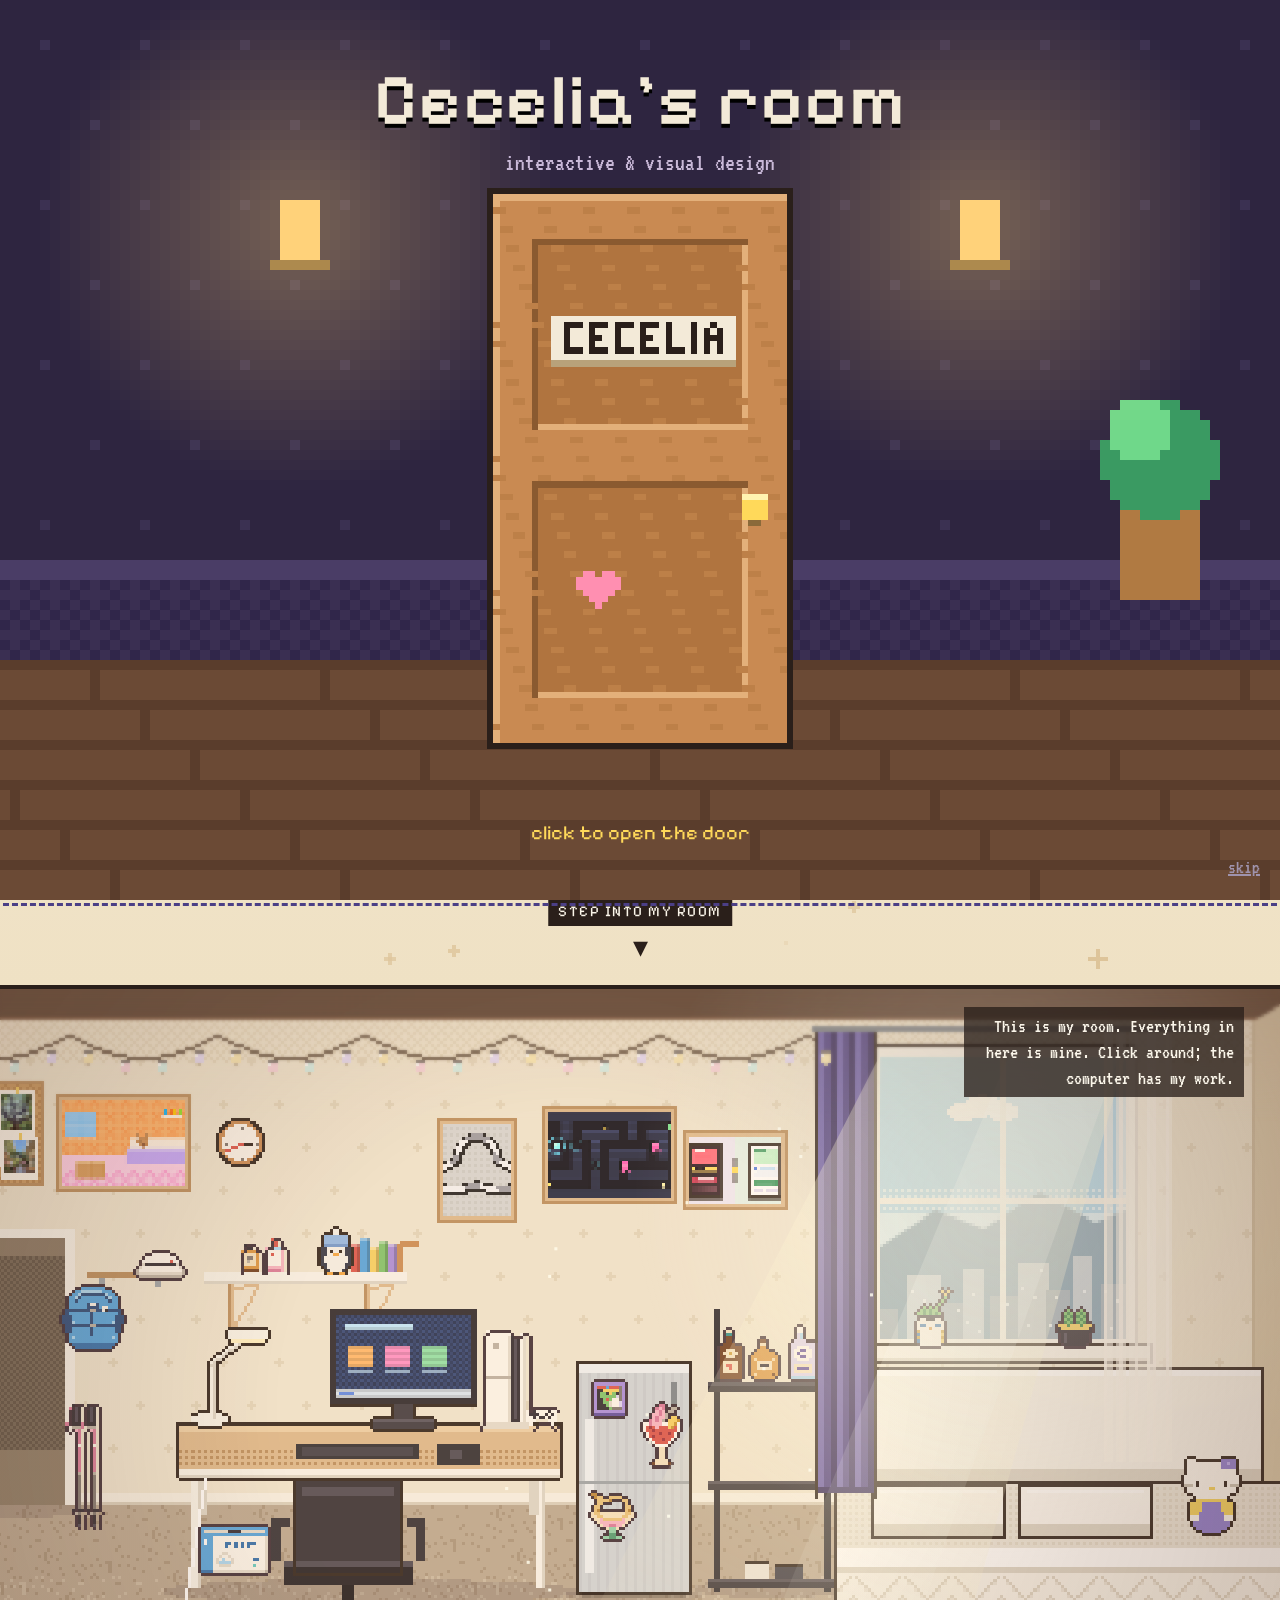
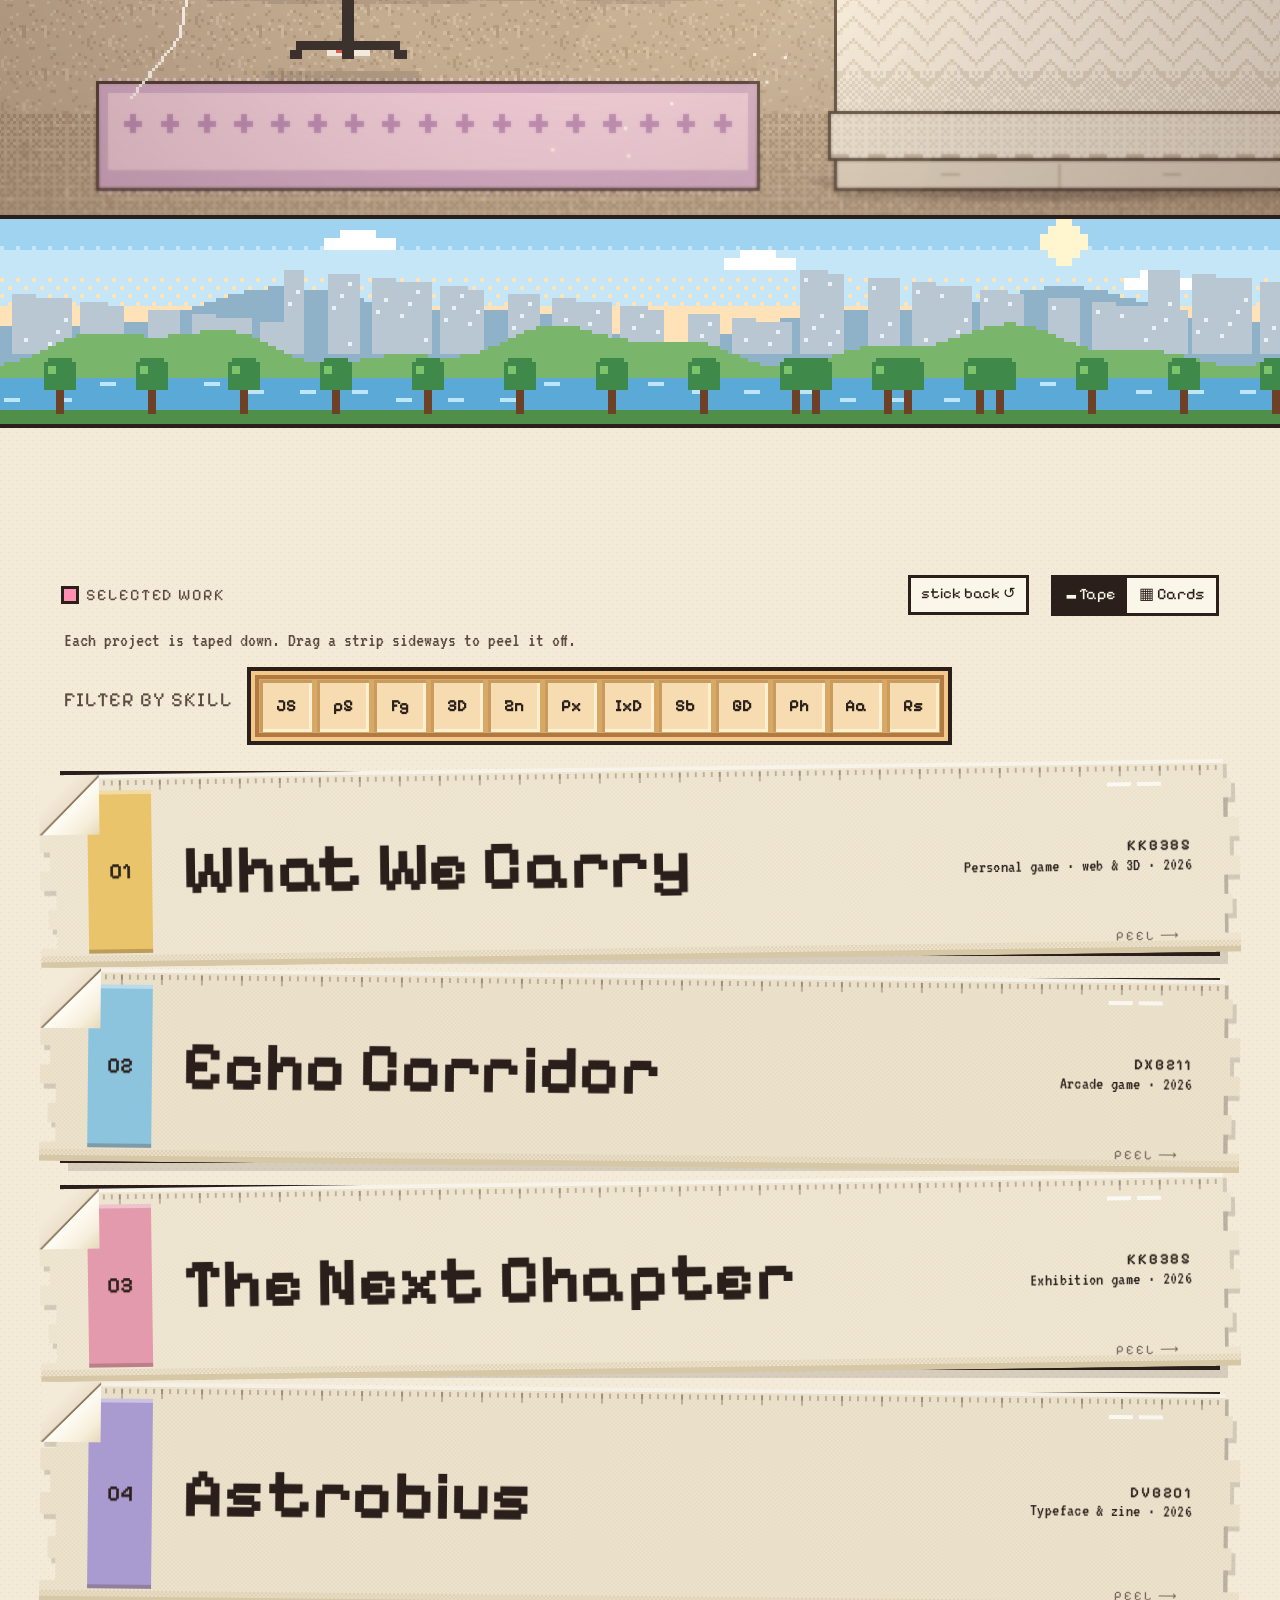
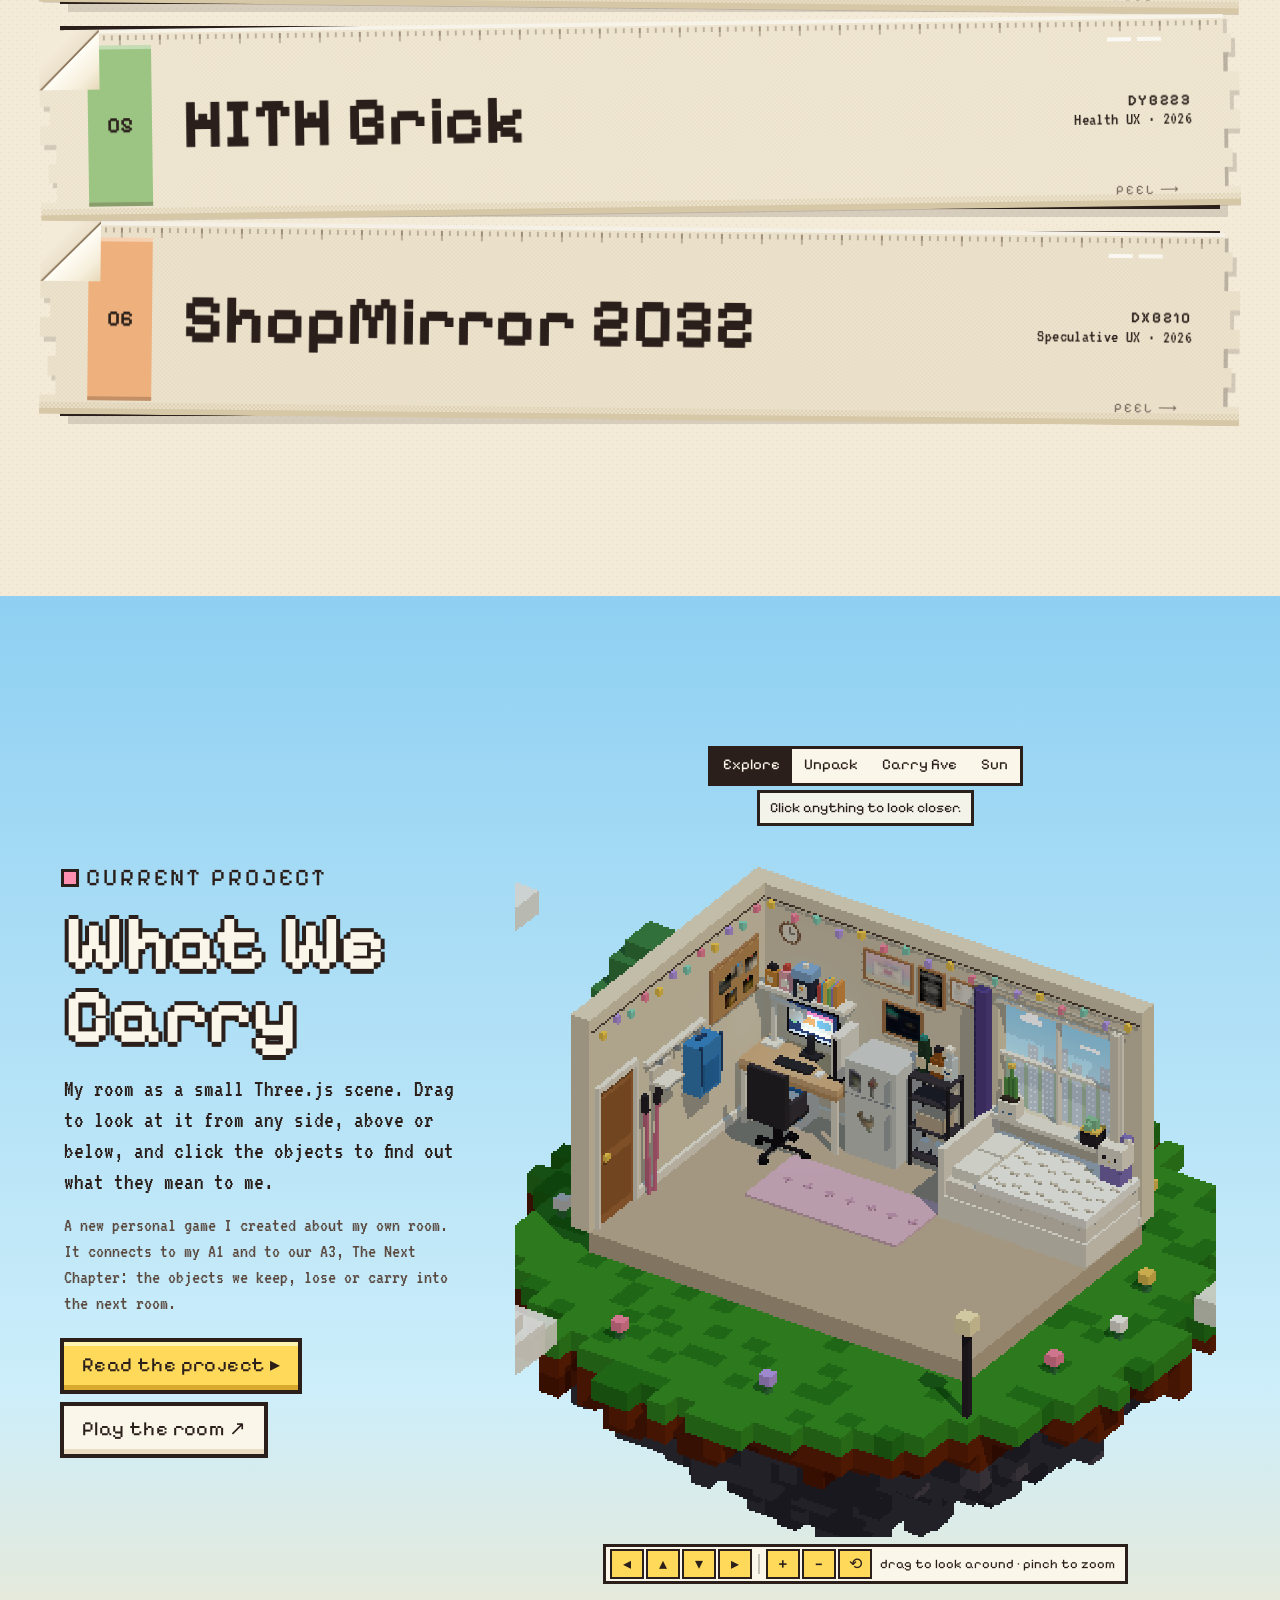
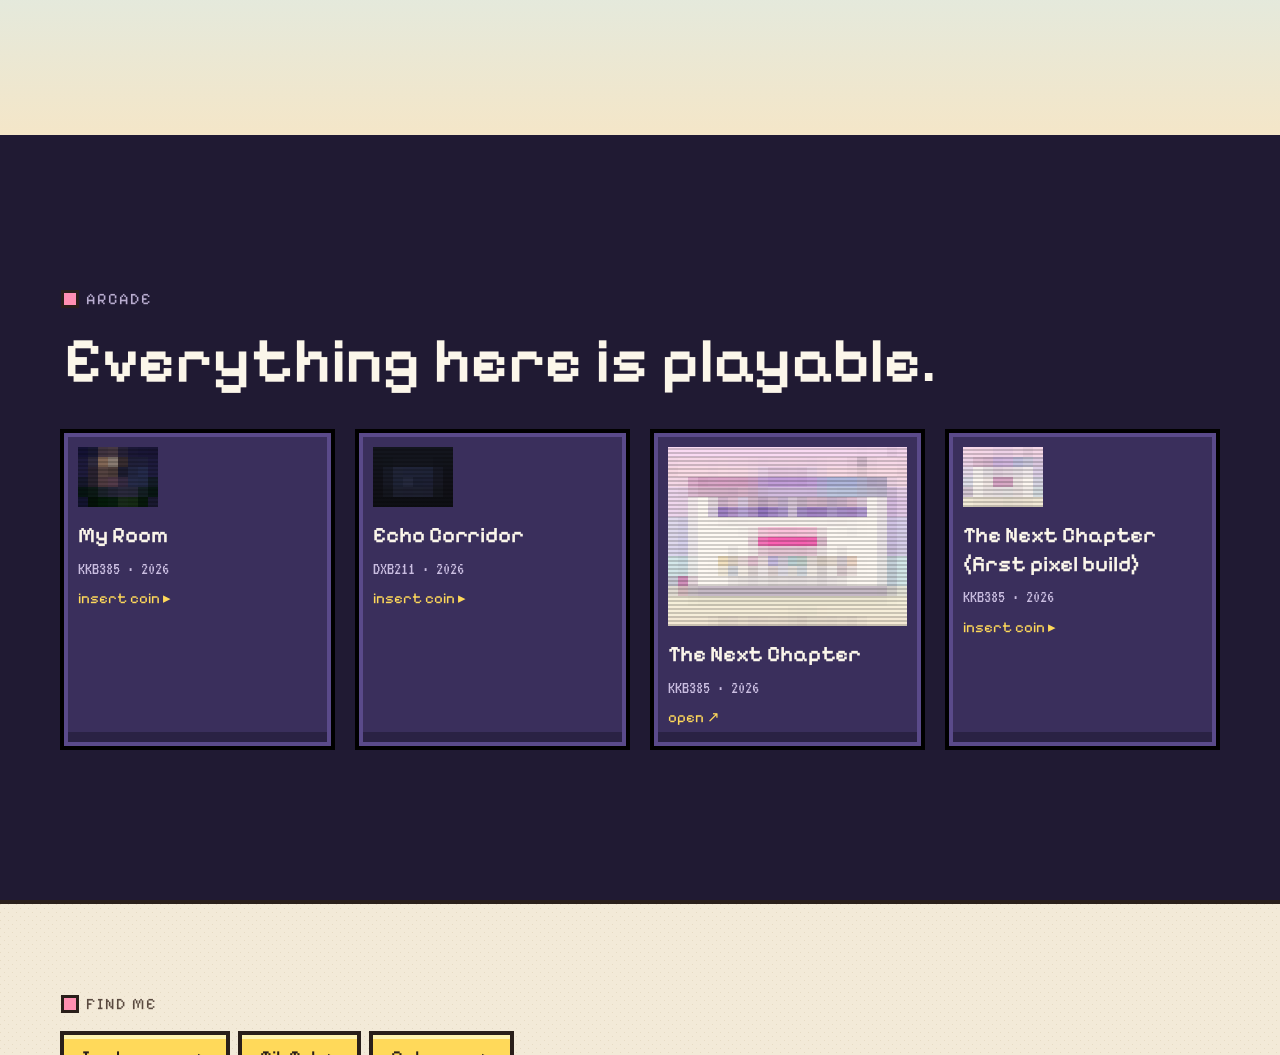
==== index.html @ 99efedcb "Back to the earlier pixel portrait" ====
<!doctype html>
<html lang="en">
<head>
<meta charset="utf-8">
<meta name="viewport" content="width=device-width,initial-scale=1,viewport-fit=cover">
<title>Cecelia Yao</title>
<meta name="description" content="Qinxi (Cecelia) Yao, interactive and visual designer in Brisbane. Games, interfaces and spaces where objects carry stories.">
<meta name="theme-color" content="#1b1622">
<meta property="og:title" content="Cecelia Yao">
<meta property="og:description" content="Interactive and visual designer. Step into my room.">
<link rel="icon" href="data:image/svg+xml,%3Csvg xmlns='http://www.w3.org/2000/svg' viewBox='0 0 16 16' shape-rendering='crispEdges'%3E%3Crect width='16' height='16' fill='%232a1f1a'/%3E%3Crect x='3' y='2' width='10' height='13' fill='%23b8865a'/%3E%3Crect x='4' y='3' width='8' height='12' fill='%23dcb88c'/%3E%3Crect x='10' y='9' width='1' height='2' fill='%23ffd95a'/%3E%3C/svg%3E">
<link rel="preconnect" href="https://fonts.googleapis.com">
<link rel="preconnect" href="https://fonts.gstatic.com" crossorigin>
<link href="https://fonts.googleapis.com/css2?family=Pixelify+Sans:wght@400..700&family=VT323&family=DotGothic16&display=swap" rel="stylesheet">
<link rel="stylesheet" href="css/site.css?v=20261017a">
</head>
<body>

<!-- the door you open to come in -->
<div id="door" role="button" tabindex="0" aria-label="Open the door">
  <canvas class="hall" width="160" height="90" aria-hidden="true"></canvas>
  <div class="title"><b>Cecelia's room</b><span>interactive &amp; visual design</span></div>
  <div class="doorway">
    <div class="spill"></div>
    <div class="leaf"><canvas width="48" height="88" style="width:100%;height:100%"></canvas></div>
  </div>
  <div class="press">click to open the door</div>
  <button class="skip" type="button">skip</button>
</div>

<header class="topbar solid" id="top">
  <a class="brand" href="#intro">Cecelia Yao</a>
  <div class="hp" id="hp" aria-hidden="true"><b>HP</b><span><i></i></span></div>
  <nav class="nav" aria-label="Main">
    <a href="#room" class="opt">Room</a>
    <a href="#work">Work</a>
    <a href="#carry" class="opt">3D</a>
    <a href="#arcade-sec" class="opt">Arcade</a>
    <a href="#contact">Contact</a>
    <button class="sun music" type="button" id="music" aria-label="Play music" aria-pressed="false"><span class="eq"><i></i><i></i><i></i></span></button>
    <button class="sun" type="button" id="daynight" aria-label="Switch day and night">☾</button>
  </nav>
</header>

<main>
  <section id="intro" class="intro-top">
    <canvas class="stars" id="stars" aria-hidden="true"></canvas>
    <div class="intro-grid">
      <div class="intro-text">
        <p class="kicker" data-reveal>Hello, I'm Cecelia</p>
        <h1 id="hello"><span class="w">Designer</span> <span class="w">who</span> <span class="w">writes</span> <span class="w">the</span> <span class="w hl">code.</span></h1>
        <p class="lead" data-reveal>I'm Qinxi, though most people call me Cecelia. I study Interactive and Visual Design at QUT in Brisbane.</p>
        <p data-reveal>I want to work as an interaction designer and creative technologist who turns personal stories and everyday experiences into clear, playful digital interactions. I value curiosity, empathy and experimentation.</p>
        <p data-reveal>My goal is to combine visual thinking with code, build experiences people can understand intuitively, and create work that feels both useful and emotionally memorable.</p>
        <div class="facts" data-reveal><span>QUT · Interactive &amp; Visual Design</span><span>Brisbane, AU</span><span>Open to collaborations</span></div>
        <div class="links small" id="links-top" data-reveal></div>
      </div>
      <div class="portraits" data-reveal>
        <figure class="real frame" id="tilt">
          <div class="photo" id="mephoto"></div>
          <label class="px-range"><span>pixels</span><input type="range" id="pxslider" min="1" max="28" value="22" aria-label="Pixel size of the portrait"><span>photo</span></label>
        </figure>
        <div class="me frame"><canvas id="me" width="16" height="28" aria-label="Pixel portrait of Cecelia"></canvas></div>
      </div>
    </div>
    <a class="scrolldown" href="#room" aria-label="Down to my room"><span>step into my room</span>▾</a>
  </section>

  <section class="hero" id="room" aria-label="My room">
    <div id="stage"></div>
    <p class="hint">This is my room. Everything in here is mine. Click around; the computer has my work.</p>
    <p class="hint touch">Drag to look around. Tap the things.</p>
  </section>

  <div class="horizon" aria-hidden="true"></div>

  <section id="work" class="work-sec">
    <div class="sechead" data-reveal><p class="kicker">Selected work</p><span class="filter" id="filter" hidden></span><button type="button" class="restick" id="restick">stick back ↺</button><div class="views" id="views" role="group" aria-label="View"><button type="button" data-view="list" aria-pressed="true">▬ Tape</button><button type="button" data-view="cards" aria-pressed="false">▦ Cards</button></div></div>
    <p class="peelhint" data-reveal>Each project is taped down. Drag a strip sideways to peel it off.</p>
    <div class="skillbar" data-reveal><span class="invhint">Filter by skill</span><div class="inv" id="inv" aria-label="Skills"></div></div>
    <ol class="works" id="works"></ol>
  </section>

  <section class="carry" id="carry">
    <div class="carry-text" data-reveal>
      <p class="kicker">Current project</p>
      <h2>What We Carry</h2>
      <p>My room as a small Three.js scene. Drag to look at it from any side, above or below, and click the objects to find out what they mean to me.</p>
      <p class="sub">A new personal game I created about my own room. It connects to my A1 and to our A3, The Next Chapter: the objects we keep, lose or carry into the next room.</p>
      <p class="btns"><button class="btn" type="button" id="carry-read">Read the project ▸</button><a class="btn ghost" href="room/" target="_blank" rel="noopener">Play the room ↗</a></p>
    </div>
    <div class="island-wrap" data-reveal>
      <div class="island-modes" role="tablist" aria-label="Ways to play">
        <button type="button" role="tab" data-mode="explore" aria-selected="true">Explore</button>
        <button type="button" role="tab" data-mode="unpack" aria-selected="false">Unpack</button>
        <button type="button" role="tab" data-mode="carry" aria-selected="false">Carry five</button>
        <button type="button" role="tab" data-mode="sun" aria-selected="false">Sun</button>
      </div>
      <div class="island-panel" id="island-panel" aria-live="polite">
        <div data-for="explore"><span>Click anything to look closer.</span><button type="button" class="back" id="island-back" hidden>◂ back to the room</button></div>
        <div data-for="unpack" hidden><label><span>packed</span><input type="range" id="island-unpack" min="0" max="100" value="0" aria-label="Unpack the room"><span>unpacked</span></label></div>
        <div data-for="carry" hidden><span id="carry-count">The box has room for five things. Click what you would carry.</span><span class="chips" id="carry-chips"></span></div>
        <div data-for="sun" hidden><label><span>6:00</span><input type="range" id="island-hour" min="6" max="22" step="0.1" value="13" aria-label="Time of day"><span>22:00</span></label><b id="hour-label">13:00</b></div>
      </div>
      <div class="carry-card" id="carry-card" hidden>
        <p class="kicker">What I would carry</p>
        <ol id="carry-list"></ol>
        <p class="note">The memory box only has room for so much.</p>
        <button type="button" class="btn" id="carry-again">Unpack and choose again</button>
      </div>
      <div id="island" aria-label="My room as a 3D island. Drag to turn it."></div>
      <div class="island-ui" role="group" aria-label="Turn the 3D room">
        <button type="button" data-orbit="-1,0" aria-label="Turn left">◂</button>
        <button type="button" data-orbit="0,-1" aria-label="Tilt up">▴</button>
        <button type="button" data-orbit="0,1" aria-label="Tilt down">▾</button>
        <button type="button" data-orbit="1,0" aria-label="Turn right">▸</button>
        <span class="sep"></span>
        <button type="button" data-zoom="1.2" aria-label="Zoom in">+</button>
        <button type="button" data-zoom="0.83" aria-label="Zoom out">−</button>
        <button type="button" data-reset aria-label="Back to the start view">⟲</button>
        <span class="lbl">drag to look around · pinch to zoom</span>
      </div>
      
      <p class="island-fallback" hidden>The 3D room needs WebGL. The pixel room above has everything in it.</p>
    </div>
  </section>

  <section id="arcade-sec" class="arcade-sec">
    <p class="kicker" data-reveal>Arcade</p>
    <h2 class="h2" data-reveal>Everything here is playable.</h2>
    <div class="arcade" id="arcade"></div>
    <p class="arcade-note">Keyboard games play best on a computer.</p>
  </section>
</main>

<footer id="contact">
  <div class="foot-top">
    <p class="kicker">Find me</p>
    <div class="links" id="links"></div>
  </div>
  <div class="foot-bot">
    <span>© 2026 Qinxi (Cecelia) Yao</span>
    <a href="#intro">Back to the top ↑</a>
  </div>
</footer>

<div class="tip" id="tip" aria-hidden="true"></div>
<div class="peek" id="peek" aria-hidden="true"></div>

<div class="story frame" id="story" role="dialog" aria-modal="false" aria-labelledby="story-t" hidden>
  <div class="portrait" id="story-p"></div>
  <div>
    <h3 id="story-t"></h3>
    <div id="story-b"></div>
    <div class="acts" id="story-a"></div>
  </div>
  <button class="x" type="button" aria-label="Close">×</button>
</div>

<div class="os" id="os" role="dialog" aria-modal="true" aria-label="Desk computer" hidden>
  <div class="wall"></div>
  <div class="desk">
    <div class="icons" id="os-icons"></div>
    <div class="win">
      <div class="bar"><span id="os-title">Work</span><span class="ctl"><button type="button" data-close aria-label="Close">×</button></span></div>
      <div class="body" id="os-body"></div>
    </div>
  </div>
  <div class="task"><span class="start">cecelia</span><span id="os-clock"></span><button type="button" data-close>leave the desk ▸</button></div>
</div>

<div class="case" id="case" role="dialog" aria-modal="true" hidden></div>

<div class="player" id="player" role="dialog" aria-modal="true" aria-label="Game" hidden>
  <div class="pin">
    <div class="pbar"><b class="ptitle"></b><span class="phint"></span><a class="popen" href="#" target="_blank" rel="noopener">full screen ↗</a><button class="pclose" type="button" aria-label="Close">×</button></div>
    <div class="pbox"></div>
  </div>
</div>

<script src="js/pixel-art.js?v=20261017a"></script>
<script src="js/room-engine.js?v=20261017a" data-root="./"></script>
<script src="js/content.js?v=20261017a"></script>
<script src="js/story.js?v=20261017a"></script>
<script src="js/covers.js?v=20261017a"></script>
<script src="js/fx.js?v=20261017a"></script>
<script src="js/music.js?v=20261017a"></script>
<script src="js/home.js?v=20261017a"></script>
<script type="module">
import { createIsland } from './js/island.js?v=20261017a';
window.mountIsland && window.mountIsland(createIsland);
</script>
</body>
</html>
---- css/site.css ----
:root{
  --ink:#2a1f1a; --ink2:#5a4a40; --paper:#f3ead8; --paper2:#e9dcc2; --cream:#fbf6ea;
  --wood:#b8865a; --wood-dk:#7a5236; --wood-hi:#e3bd8b;
  --plum:#4b3f86; --sky:#7fc6e6; --peach:#ffb46b; --rose:#ff8fb1; --leaf:#6fb35a; --gold:#ffd95a;
  --night:#14122b;
  --px: 4px;
  --display:"Pixelify Sans", "DotGothic16", ui-monospace, monospace;
  --body:"VT323", "DotGothic16", ui-monospace, monospace;
}
*{box-sizing:border-box}
html{scroll-behavior:smooth;-webkit-text-size-adjust:100%}
body{margin:0;background:var(--paper) url("data:image/svg+xml,%3Csvg xmlns='http://www.w3.org/2000/svg' width='8' height='8' shape-rendering='crispEdges'%3E%3Crect x='0' y='0' width='1' height='1' fill='%23e6dbc4'/%3E%3Crect x='4' y='4' width='1' height='1' fill='%23e6dbc4'/%3E%3C/svg%3E");color:var(--ink);font-family:var(--body);font-size:22px;line-height:1.3;overflow-x:hidden}
img,canvas{image-rendering:pixelated;image-rendering:crisp-edges}
a{color:inherit}
button{font:inherit;color:inherit;cursor:pointer;background:none;border:0;padding:0}
:focus-visible{outline:3px dashed var(--plum);outline-offset:3px}
[hidden]{display:none!important}
.sr{position:absolute;width:1px;height:1px;overflow:hidden;clip:rect(0 0 0 0);white-space:nowrap}

/* ---------- pixel frame (9-slice made from box-shadows) ---------- */
.frame{
  background:var(--cream);
  box-shadow:
    0 0 0 4px var(--ink),
    inset 0 0 0 4px var(--wood-hi),
    inset 0 0 0 8px var(--wood),
    inset 0 -12px 0 4px var(--wood-dk);
  border-radius:2px;
}
.btn{
  display:inline-flex;align-items:center;gap:10px;
  font-family:var(--display);font-size:20px;letter-spacing:.02em;text-decoration:none;
  padding:10px 18px 12px;background:var(--gold);color:var(--ink);
  box-shadow:0 0 0 4px var(--ink), inset 0 -5px 0 #d9a92e, inset 0 4px 0 #fff3b0;
  transition:transform .08s steps(2);
}
.btn:hover{transform:translateY(-2px)}
.btn:active{transform:translateY(2px);box-shadow:0 0 0 4px var(--ink), inset 0 4px 0 #d9a92e}
.btn.ghost{background:var(--cream);box-shadow:0 0 0 4px var(--ink), inset 0 -5px 0 var(--paper2)}

/* ---------- the stage (pixel room) ---------- */
.px-stage{position:relative;overflow:hidden;background:#1a1420;touch-action:manipulation}
.px-base,.px-light{position:absolute;display:block}
.px-base{image-rendering:pixelated}
.px-light{pointer-events:none;mix-blend-mode:normal}
.px-dof{position:absolute;inset:0;pointer-events:none;
  backdrop-filter:blur(1.6px);-webkit-backdrop-filter:blur(1.6px);
  -webkit-mask-image:linear-gradient(to bottom,#000 0%,transparent 16%,transparent 80%,#000 100%);
          mask-image:linear-gradient(to bottom,#000 0%,transparent 16%,transparent 80%,#000 100%)}

/* ---------- door intro ---------- */
#door{position:fixed;inset:0;z-index:60;background:#1b1622;display:grid;place-items:center;overflow:hidden;cursor:pointer}
#door .hall{position:absolute;inset:0;width:100%;height:100%}
#door .doorway{position:relative;perspective:900px;width:min(34vh,62vw);aspect-ratio:48/88;margin-top:4vh}
#door .spill{position:absolute;inset:0;background:radial-gradient(ellipse at 50% 60%,#fff6dc 0%,#ffd99a 45%,#e7a85f 100%);opacity:0;transition:opacity .9s}
#door .leaf{position:absolute;inset:0;width:100%;height:100%;transform-origin:0 50%;transition:transform 1.1s cubic-bezier(.6,0,.3,1)}
#door.open .leaf{transform:rotateY(-104deg)}
#door.open .spill{opacity:1}
#door .title{position:absolute;left:0;right:0;top:6vh;text-align:center;color:#f3ead8;font-family:var(--display);pointer-events:none}
#door .title b{display:block;font-size:clamp(34px,6vw,72px);font-weight:600;letter-spacing:.02em;text-shadow:0 4px 0 #000}
#door .title span{font-family:var(--body);font-size:clamp(18px,2.4vw,24px);color:#c9b9d8}
#door .press{position:absolute;bottom:6vh;left:0;right:0;text-align:center;font-family:var(--display);color:#ffd95a;font-size:20px;animation:blink 1.1s steps(2) infinite;pointer-events:none}
#door .skip{position:absolute;right:20px;bottom:20px;font-family:var(--body);color:#9f93ad;font-size:20px;text-decoration:underline}
#door.gone{opacity:0;transform:scale(1.6);transition:opacity .7s .5s, transform 1.2s .2s cubic-bezier(.5,0,.2,1);pointer-events:none}
@keyframes blink{50%{opacity:0}}

/* ---------- top bar ---------- */
.topbar{position:fixed;z-index:40;top:0;left:0;right:0;display:flex;align-items:center;justify-content:space-between;gap:16px;padding:14px clamp(16px,3vw,36px);pointer-events:none}
.topbar > *{pointer-events:auto}
.brand{font-family:var(--display);font-weight:600;font-size:22px;text-decoration:none;color:var(--cream);text-shadow:0 2px 0 var(--ink),2px 0 0 var(--ink),-2px 0 0 var(--ink),0 -2px 0 var(--ink)}
.nav{display:flex;gap:6px;align-items:center}
.nav a,.nav button{font-family:var(--display);font-size:17px;text-decoration:none;padding:6px 10px 8px;background:var(--cream);box-shadow:0 0 0 3px var(--ink), inset 0 -4px 0 var(--paper2)}
.nav a:hover,.nav button:hover{background:#fff}
.nav .sun{width:40px;display:grid;place-items:center}
.topbar{transition:background .2s}
.topbar.solid{background:var(--paper);box-shadow:0 4px 0 var(--ink)}
.topbar.solid .brand{color:var(--ink);text-shadow:none}
@media (max-width:640px){.nav a.opt{display:none}}

/* ---------- hero ---------- */
.hero{position:relative;height:100svh;min-height:520px}
.hero #stage{position:absolute;inset:0}
.nameplate{position:absolute;left:clamp(16px,3vw,40px);bottom:clamp(18px,4vh,44px);z-index:5;pointer-events:none;color:var(--cream)}
.nameplate h1{margin:0;font-family:var(--display);font-weight:700;font-size:clamp(46px,9vw,128px);line-height:.88;letter-spacing:-.01em;
  text-shadow:0 5px 0 var(--ink),4px 0 0 var(--ink),-4px 0 0 var(--ink),0 -4px 0 var(--ink),4px 5px 0 var(--ink),-4px 5px 0 var(--ink)}
.nameplate p{margin:14px 0 0;font-size:clamp(20px,2.2vw,26px);display:inline-block;background:var(--ink);color:var(--cream);padding:4px 10px}
.hint{position:absolute;right:clamp(16px,3vw,36px);top:76px;margin:0;z-index:5;max-width:280px;text-align:right;font-size:20px;color:var(--cream);background:rgba(42,31,26,.78);padding:6px 10px;pointer-events:none}
@media (max-width:640px){.hint{display:none}}
.tip{position:fixed;z-index:30;pointer-events:none;transform:translate(-50%,-100%);font-family:var(--display);font-size:16px;background:var(--ink);color:var(--cream);padding:3px 8px 5px;white-space:nowrap;opacity:0;transition:opacity .1s}
.tip.on{opacity:1}
.tip::after{content:"";position:absolute;left:50%;bottom:-6px;margin-left:-6px;border:6px solid transparent;border-top-color:var(--ink);border-bottom:0}

/* ---------- story dialog (Stardew-style) ---------- */
.story{position:fixed;z-index:50;left:50%;bottom:clamp(12px,4vh,40px);transform:translateX(-50%);width:min(860px,calc(100% - 32px));display:grid;grid-template-columns:auto 1fr;gap:18px;padding:22px 24px 30px}
.story .portrait{width:172px;height:172px;background:#f1e2c6;box-shadow:0 0 0 4px var(--ink), inset 0 0 0 4px var(--wood);display:grid;place-items:center;position:relative;overflow:hidden}
.story .portrait img{max-width:150px;max-height:150px;width:auto;height:auto}
.story .portrait .photo{object-fit:cover;width:100%;height:100%;max-width:none;max-height:none;image-rendering:auto}
.story .portrait.real{background:radial-gradient(circle at 50% 40%,#fffaf0,#efe0c4)}
.story .portrait .pstage{width:100%;height:100%;display:grid;place-items:center;padding:10px}
.story .portrait .pstage img.cut{max-width:100%;max-height:150px;width:auto;height:auto;image-rendering:auto;filter:drop-shadow(0 6px 6px rgba(58,42,53,.35));animation:popin .35s steps(5)}
.story .portrait .pstage canvas{max-width:100%;max-height:150px}
.story .portrait .ptabs{position:absolute;left:6px;top:6px;display:flex;flex-direction:column;gap:4px}
.story .portrait .ptabs button{width:28px;height:28px;display:grid;place-items:center;background:#fbf7ef;box-shadow:0 0 0 2px var(--ink)}
.story .portrait .ptabs button[aria-pressed="true"]{background:var(--gold)}
.story .portrait .ptabs canvas{max-width:22px;max-height:22px}
@keyframes popin{from{transform:scale(.6) translateY(8px);opacity:0}}
.story .portrait .flip{position:absolute;right:6px;bottom:6px;font-family:var(--display);font-size:13px;background:var(--ink);color:var(--cream);padding:2px 6px 4px}
.story h3{margin:2px 0 8px;font-family:var(--display);font-size:28px;font-weight:600}
.story p{margin:0 0 8px;font-size:24px;line-height:1.25}
.story .acts{display:flex;gap:14px;margin-top:12px;flex-wrap:wrap}
.story .x{position:absolute;right:14px;top:10px;font-family:var(--display);font-size:22px;padding:2px 8px}
.story .more{position:absolute;right:26px;bottom:20px;width:0;height:0;border:8px solid transparent;border-top-color:var(--ink);animation:blink 1s steps(2) infinite}
@media (max-width:620px){.story{grid-template-columns:1fr}.story .portrait{width:100%;height:150px}}

/* ---------- desk computer: the OS ---------- */
.os{position:fixed;inset:0;z-index:55;background:#2c4277;display:flex;flex-direction:column;font-family:var(--body)}
.os .wall{position:absolute;inset:0;background:
  linear-gradient(#0000 0 0),
  repeating-linear-gradient(0deg,#2c4277 0 8px,#2a3f72 8px 16px);opacity:1}
.os .desk{position:relative;flex:1;display:flex;gap:18px;padding:clamp(14px,3vw,30px);min-height:0}
.os .icons{display:flex;flex-direction:column;gap:14px;width:96px;flex:none}
.os .icon{display:flex;flex-direction:column;align-items:center;gap:4px;color:#fff;font-size:18px;text-align:center;padding:6px 2px}
.os .icon i{width:44px;height:38px;display:block;box-shadow:0 0 0 3px var(--ink);background:var(--c,#ffb86b);position:relative}
.os .icon i::after{content:"";position:absolute;left:6px;right:6px;top:-6px;height:6px;background:var(--c,#ffb86b);box-shadow:0 0 0 3px var(--ink);clip-path:inset(-3px -3px 0 -3px)}
.os .icon[aria-current="true"] span,.os .icon:hover span{background:#fff;color:#2c4277}
.os .win{flex:1;min-width:0;display:flex;flex-direction:column;background:var(--cream);box-shadow:0 0 0 4px var(--ink),8px 8px 0 4px rgba(0,0,0,.35)}
.os .bar{display:flex;align-items:center;justify-content:space-between;background:linear-gradient(#ff9fd6,#ff7fbf);border-bottom:4px solid var(--ink);padding:4px 8px 6px 12px;font-family:var(--display);font-size:18px}
.os .bar .ctl{display:flex;gap:6px}
.os .bar .ctl button{width:26px;height:22px;background:var(--cream);box-shadow:0 0 0 3px var(--ink);font-size:16px;line-height:18px}
.os .body{flex:1;overflow:auto;padding:clamp(16px,3vw,32px)}
.os .task{position:relative;display:flex;justify-content:space-between;align-items:center;background:#d9e6f2;border-top:4px solid var(--ink);padding:6px 14px;font-family:var(--display);font-size:16px}
.os .task .start{background:#8fe3a8;padding:2px 10px 4px;box-shadow:0 0 0 3px var(--ink)}
@media (max-width:640px){.os .icons{display:none}}
.os-grid{display:grid;grid-template-columns:repeat(auto-fill,minmax(230px,1fr));gap:22px}
.os-card{text-align:left;display:flex;flex-direction:column;gap:8px}
.os-card canvas,.os-card img{object-fit:cover;width:100%;aspect-ratio:16/9;box-shadow:0 0 0 4px var(--ink);background:#000}
.os-card b{font-family:var(--display);font-size:22px;font-weight:600}
.os-card span{font-size:18px;color:var(--ink2)}
.os-card:hover canvas{transform:translateY(-3px)}

/* ---------- sections ---------- */
main section{padding:clamp(80px,12vw,160px) clamp(16px,5vw,72px)}
.kicker{font-family:var(--display);font-size:16px;letter-spacing:.12em;text-transform:uppercase;color:var(--ink2);margin:0 0 20px;display:flex;gap:10px;align-items:center}
.kicker::before{content:"";width:12px;height:12px;background:var(--rose);box-shadow:0 0 0 3px var(--ink)}
.statement{font-family:var(--display);font-weight:500;font-size:clamp(34px,5.6vw,84px);line-height:1.04;margin:0;max-width:16em;letter-spacing:-.01em}
.statement em{font-style:normal;background:var(--gold);box-shadow:0 0 0 4px var(--gold);padding:0 .1em}
.statement .u{color:var(--plum)}

.works{list-style:none;margin:0;padding:0;border-top:4px solid var(--ink)}
.work{border-bottom:4px solid var(--ink)}
.work button{width:100%;display:grid;grid-template-columns:72px 1fr auto;align-items:baseline;gap:20px;padding:26px 6px 28px;text-align:left}
.work .n{font-family:var(--display);font-size:20px;color:var(--ink2)}
.work .t{font-family:var(--display);font-weight:600;font-size:clamp(34px,6vw,88px);line-height:.95;letter-spacing:-.01em;transition:transform .15s steps(3),color .1s}
.work .m{font-size:20px;text-align:right;color:var(--ink2);line-height:1.15}
.work .s{grid-column:2/4;font-size:22px;color:var(--ink2);max-width:42em;margin-top:-8px}
.work button:hover .t{transform:translateX(16px);color:var(--plum)}
.work .mcover{display:none}
@media (max-width:760px){.work button{grid-template-columns:1fr}.work .m{text-align:left}.work .s{grid-column:auto;margin:0}.work .mcover{display:block;width:100%;aspect-ratio:16/9;box-shadow:0 0 0 4px var(--ink)}}
.peek{position:fixed;z-index:20;left:0;top:0;width:min(380px,32vw);aspect-ratio:16/9;pointer-events:none;box-shadow:0 0 0 4px var(--ink),10px 10px 0 4px rgba(42,31,26,.25);opacity:0;transform:translate(-50%,-50%) scale(.85) rotate(-2deg);transition:opacity .15s,transform .2s}
.peek.on{opacity:1;transform:translate(-50%,-50%) scale(1) rotate(-2deg)}
.peek canvas,.peek img{object-fit:cover;width:100%;height:100%;display:block}
@media (hover:none),(max-width:760px){.peek{display:none}}

.play{background:var(--night);color:var(--cream);display:grid;grid-template-columns:1.2fr 1fr;gap:clamp(24px,5vw,64px);align-items:center}
.play .kicker{color:#b9add0}
.play h2{font-family:var(--display);font-size:clamp(36px,5vw,72px);line-height:1;margin:0 0 18px;font-weight:600}
.play p{font-size:24px;color:#d9cfe6;max-width:28em}
.play .screen{aspect-ratio:16/9;box-shadow:0 0 0 4px #000,0 0 0 10px #3a335e,0 0 60px 10px rgba(127,198,230,.25);position:relative}
.play .screen .px-stage{position:absolute;inset:0}
@media (max-width:860px){.play{grid-template-columns:1fr}}

.about{display:grid;grid-template-columns:minmax(220px,340px) 1fr;gap:clamp(28px,6vw,90px);align-items:start}
.about .me{aspect-ratio:3/4;display:grid;place-items:center;background:linear-gradient(#f9e7c9,#f1d3a6);padding:20px}
.about .me canvas{width:60%;height:auto}
.about h2{font-family:var(--display);font-size:clamp(34px,4.6vw,64px);line-height:1;margin:0 0 24px;font-weight:600}
.about p{font-size:25px;max-width:30em;margin:0 0 18px}
.facts{display:flex;flex-wrap:wrap;gap:12px;margin:26px 0 34px}
.facts span{font-family:var(--display);font-size:16px;padding:4px 10px 6px;background:var(--cream);box-shadow:0 0 0 3px var(--ink)}
.inv{display:grid;grid-template-columns:repeat(6,64px);gap:6px;padding:12px;background:#d8a865;box-shadow:0 0 0 4px var(--ink),inset 0 0 0 4px #f2c98a,inset 0 0 0 8px #b07a42;width:max-content;max-width:100%}
.inv div{width:64px;height:64px;background:#f6dcb0;box-shadow:inset 3px 3px 0 #c99b5e,inset -3px -3px 0 #fff0d2;display:grid;place-items:center;font-family:var(--display);font-weight:700;font-size:20px;position:relative}
.inv div:hover::after{content:attr(data-k);position:absolute;bottom:calc(100% + 6px);left:50%;transform:translateX(-50%);white-space:nowrap;background:var(--ink);color:var(--cream);font-size:15px;padding:2px 8px 4px;z-index:2}
@media (max-width:860px){.about{grid-template-columns:1fr}.about .me{max-width:300px}.inv{grid-template-columns:repeat(4,56px)}.inv div{width:56px;height:56px}}

.contact h2{font-family:var(--display);font-weight:700;font-size:clamp(56px,13vw,200px);line-height:.86;margin:0 0 40px;letter-spacing:-.02em}
.contact .links{display:flex;flex-wrap:wrap;gap:18px}
footer{display:flex;justify-content:space-between;gap:16px;flex-wrap:wrap;padding:24px clamp(16px,5vw,72px) 36px;border-top:4px solid var(--ink);font-size:20px;color:var(--ink2)}

/* ---------- case study ---------- */
.case{position:fixed;inset:0;z-index:70;background:var(--paper);overflow:auto;animation:rise .35s steps(6)}
@keyframes rise{from{transform:translateY(30px);opacity:0}}
.case .in{max-width:1180px;margin:0 auto;padding:clamp(70px,9vw,110px) clamp(16px,5vw,48px) 80px}
.case .close{position:fixed;top:14px;right:clamp(16px,3vw,36px);z-index:2}
.case .cover{width:100%;aspect-ratio:16/9;box-shadow:0 0 0 4px var(--ink);display:block;background:#000}
.case h2{font-family:var(--display);font-weight:700;font-size:clamp(44px,8vw,120px);line-height:.9;margin:40px 0 18px}
.case .lede{font-size:clamp(26px,2.6vw,34px);max-width:30em;margin:0 0 30px}
.case .cols{display:grid;grid-template-columns:260px 1fr;gap:clamp(24px,5vw,70px);border-top:4px solid var(--ink);padding-top:28px}
.case dl{margin:0;font-size:20px}
.case dt{font-family:var(--display);font-size:14px;letter-spacing:.1em;text-transform:uppercase;color:var(--ink2);margin-top:14px}
.case dd{margin:2px 0 0}
.case .body p{font-size:24px;margin:0 0 20px;max-width:36em}
.case .nav2{display:flex;justify-content:space-between;margin-top:60px;gap:16px;flex-wrap:wrap}
@media (max-width:760px){.case .cols{grid-template-columns:1fr}}

/* ---------- galleries, arcade, photos, player ---------- */
.case .gallery{display:grid;grid-template-columns:repeat(auto-fill,minmax(320px,1fr));gap:22px;margin-top:56px}
.case .gallery.tall{grid-template-columns:repeat(auto-fill,minmax(220px,1fr))}
.case .gallery a{display:block;box-shadow:0 0 0 4px var(--ink);background:#fff;transition:transform .12s steps(2)}
.case .gallery a:hover{transform:translateY(-4px)}
.case .gallery img{display:block;width:100%;height:auto;image-rendering:auto}
.case .plays{display:flex;flex-wrap:wrap;gap:16px;margin-top:28px}
.h2{font-family:var(--display);font-size:clamp(34px,5vw,72px);line-height:1;margin:0 0 40px;font-weight:600}
.arcade-sec{background:#201a33;color:var(--cream)}
.arcade-sec .kicker{color:#b9add0}
.arcade{display:grid;grid-template-columns:repeat(auto-fill,minmax(240px,1fr));gap:28px}
.cab{display:flex;flex-direction:column;gap:8px;text-align:left;text-decoration:none;color:var(--cream);padding:14px 14px 18px;background:#3a2f5c;box-shadow:0 0 0 4px #000,inset 0 0 0 4px #5a4a8a,inset 0 -10px 0 4px #2a2244;transition:transform .1s steps(2)}
.os .cab{color:var(--cream)}
.cab:hover{transform:translateY(-4px)}
.cab .scr{aspect-ratio:4/3;background:#000;box-shadow:inset 0 0 0 4px #000;overflow:hidden;position:relative}
.cab .scr img,.cab .scr canvas{width:100%;height:100%;object-fit:cover;display:block;image-rendering:auto}
.cab .scr::after{content:"";position:absolute;inset:0;background:repeating-linear-gradient(0deg,rgba(0,0,0,.18) 0 2px,transparent 2px 4px);pointer-events:none}
.cab b{font-family:var(--display);font-size:22px;font-weight:600;margin-top:6px}
.cab span{font-size:18px;color:#c9bde0}
.cab i{font-style:normal;font-family:var(--display);font-size:15px;color:var(--gold);animation:blink 1.2s steps(2) infinite}
.photo-sec{padding-left:0!important;padding-right:0!important}
.photo-sec .kicker{padding:0 clamp(16px,5vw,72px)}
.photos{display:grid;grid-auto-flow:column;grid-auto-columns:minmax(240px,26vw);gap:16px;overflow-x:auto;padding:6px clamp(16px,5vw,72px) 20px;scroll-snap-type:x mandatory;scroll-padding-inline:clamp(16px,5vw,72px)}
.photos a{display:block;aspect-ratio:3/4;box-shadow:0 0 0 4px var(--ink);scroll-snap-align:start;overflow:hidden;background:#000}
.photos img{width:100%;height:100%;object-fit:cover;display:block;image-rendering:auto;transition:transform .4s}
.photos a:hover img{transform:scale(1.04)}
.player{position:fixed;inset:0;z-index:80;background:rgba(14,10,24,.92);display:grid;place-items:center;padding:16px}
.player .pin{width:min(1200px,100%);max-height:100%;display:flex;flex-direction:column;background:#3a2f5c;padding:12px;box-shadow:0 0 0 4px #000,inset 0 0 0 4px #5a4a8a}
.player .pbar{display:flex;align-items:center;gap:16px;color:var(--cream);padding:2px 4px 10px;font-size:19px;flex-wrap:wrap}
.player .ptitle{font-family:var(--display);font-size:22px}
.player .phint{color:#c9bde0;flex:1}
.player .popen{color:var(--gold)}
.player .pclose{font-family:var(--display);font-size:22px;background:var(--cream);color:var(--ink);width:36px;height:32px;box-shadow:0 0 0 3px #000}
.player .pbox{width:100%;max-height:calc(100svh - 120px);margin:0 auto;background:#000;box-shadow:inset 0 0 0 4px #000}
.player iframe{width:100%;height:100%;border:0;display:block;background:#000}

/* the zoom into the monitor before the OS opens */
#stage.zoom .px-base,#stage.zoom .px-light{transition:transform .65s cubic-bezier(.6,0,.3,1);}
@media (prefers-reduced-motion: reduce){*{animation:none!important;transition:none!important}}

/* ---------- round 3: pixel motion ---------- */
.pximg{display:block;width:100%;height:100%;image-rendering:pixelated}
.hp{display:flex;align-items:center;gap:6px;font-family:var(--display);font-size:13px;color:var(--cream);background:var(--ink);padding:3px 8px 4px;margin-left:auto;margin-right:10px;box-shadow:0 0 0 2px var(--ink)}
.hp span{width:90px;height:8px;background:#5a2a35;box-shadow:inset 0 0 0 1px #000;display:block}
.hp i{display:block;height:100%;width:0;background:linear-gradient(#ff8fb1,#e24b6e);transition:width .2s steps(4)}
@media (max-width:640px){.hp{display:none}}
.scrolldown{position:absolute;left:50%;bottom:18px;transform:translateX(-50%);z-index:5;font-family:var(--display);font-size:28px;color:var(--cream);text-decoration:none;text-shadow:0 3px 0 var(--ink);animation:bob 1.2s steps(2) infinite}
@keyframes bob{50%{margin-bottom:-6px}}
.horizon{position:relative;height:clamp(110px,16vw,220px);overflow:hidden;background:#9fd3f0;box-shadow:0 -4px 0 var(--ink),0 4px 0 var(--ink)}
.horizon-cv{position:absolute;inset:0;width:100%;height:100%;image-rendering:pixelated;object-fit:cover}
.intro .statement em{animation:none}
.caret{display:inline-block;width:.45em;height:.9em;background:var(--ink);vertical-align:-.08em;margin-left:2px;animation:blink .8s steps(2) infinite}
.quest{display:grid;grid-template-columns:repeat(3,minmax(0,1fr));gap:18px;margin-top:56px;max-width:1100px}
.quest div{background:var(--cream);box-shadow:0 0 0 4px var(--ink),6px 6px 0 4px rgba(42,31,26,.18);padding:14px 16px 16px;display:flex;flex-direction:column;gap:4px}
.quest b{font-family:var(--display);font-size:14px;letter-spacing:.12em;text-transform:uppercase;color:var(--plum)}
.quest span{font-size:22px}
@media (max-width:760px){.quest{grid-template-columns:1fr}}
.sechead{display:flex;align-items:center;justify-content:space-between;gap:16px;margin-bottom:20px}
.sechead .kicker{margin:0}
.sechead .drag{font-family:var(--display);font-size:15px;color:var(--ink2)}
.filter{font-family:var(--display);font-size:16px;background:var(--gold);padding:4px 6px 6px 12px;box-shadow:0 0 0 3px var(--ink);display:inline-flex;gap:10px;align-items:center}
.filter button{background:var(--ink);color:var(--cream);width:24px;height:22px;font-size:16px}
.work{transition:opacity .25s steps(3)}
.work.dim{opacity:.18}
.work.dim:hover{opacity:.5}
.work .t{position:relative}
.work button:hover .t::before{content:"▸";position:absolute;left:-.8em;color:var(--rose)}
.peek{background:#000}
.peek canvas{width:100%;height:100%}
.cab .scr .pximg{transition:filter .2s}
.cab:hover .scr .pximg{filter:saturate(1.15)}
.cab:hover .scr::before{content:"";position:absolute;inset:0;z-index:1;background:linear-gradient(transparent 0 48%,rgba(255,255,255,.12) 50%,transparent 52%);background-size:100% 12px;animation:roll 1.2s steps(12) infinite;pointer-events:none}
@keyframes roll{to{background-position:0 12px}}
.photos{cursor:grab}
.photos.dragging{cursor:grabbing}
.photos a{position:relative}
.photos a::after{content:"";position:absolute;inset:0;box-shadow:inset 0 0 0 4px rgba(255,255,255,.0);transition:box-shadow .15s steps(2)}
.photos a:hover::after{box-shadow:inset 0 0 0 4px var(--gold)}
.portraits{position:relative}
.portraits .real{margin:0;padding:14px 14px 18px;background:var(--cream)}
.portraits .real .photo{aspect-ratio:1;box-shadow:0 0 0 4px var(--ink);background:#e9e4dc;overflow:hidden}
.px-range{display:flex;align-items:center;gap:10px;margin-top:16px;font-family:var(--display);font-size:14px;color:var(--ink2)}
.px-range input{flex:1;-webkit-appearance:none;appearance:none;height:12px;background:repeating-linear-gradient(90deg,var(--paper2) 0 6px,var(--cream) 6px 12px);box-shadow:0 0 0 3px var(--ink)}
.px-range input::-webkit-slider-thumb{-webkit-appearance:none;width:20px;height:26px;background:var(--gold);box-shadow:0 0 0 3px var(--ink),inset 0 -4px 0 #d9a92e;border:0}
.px-range input::-moz-range-thumb{width:20px;height:26px;background:var(--gold);border:3px solid var(--ink);border-radius:0}
.portraits .me{position:absolute;right:-30px;top:-30px;width:120px;aspect-ratio:3/4;padding:10px;background:linear-gradient(#f9e7c9,#f1d3a6);display:grid;place-items:center}
.portraits .me canvas{width:64%;height:auto}
@media (max-width:860px){.portraits{max-width:360px}.portraits .me{right:-10px;width:96px}}
.about{grid-template-columns:minmax(240px,400px) 1fr}
.about .me{aspect-ratio:auto}
.invhint{font-size:20px!important;color:var(--ink2);margin:0 0 12px!important}
.inv div{cursor:pointer;transition:transform .1s steps(2)}
.inv div:hover{transform:translateY(-3px)}
.inv div.sel{background:var(--gold);box-shadow:inset 3px 3px 0 #d9a92e,inset -3px -3px 0 #fff3b0}
.hop{display:inline-block}
.hop.go{animation:hop .45s steps(4)}
@keyframes hop{30%{transform:translateY(-.18em)}60%{transform:translateY(.04em)}}
[data-reveal]{opacity:0;transform:translateY(18px);transition:opacity .45s steps(5),transform .45s steps(5)}
[data-reveal].in{opacity:1;transform:none}
@media (prefers-reduced-motion: reduce){[data-reveal]{opacity:1;transform:none}}
.topbar.solid .hp{background:var(--ink)}
@media (max-width:860px){.about{grid-template-columns:1fr}.portraits{margin:0 30px 0 0}}
.story .portrait .pstage img.snap{width:100%;height:100%;max-width:none;max-height:none;object-fit:cover;image-rendering:auto;box-shadow:0 0 0 3px var(--ink);animation:popin .35s steps(5)}
.story .portrait.real .pstage:has(.snap){padding:8px}

/* ---------- round 4: intro first, room second, 3D island ---------- */
@font-face{font-family:"Astrobius";src:url("../assets/fonts/Astrobius.ttf") format("truetype");font-display:swap}
.intro-top{position:relative;min-height:100svh;display:flex;flex-direction:column;justify-content:center;padding-top:clamp(96px,12vh,140px)!important;padding-bottom:clamp(70px,10vh,110px)!important;overflow:hidden;
  background:radial-gradient(120% 80% at 80% 0%,#fff6dc 0%,transparent 60%),linear-gradient(#f7eedb,#efe1c4);transition:background .6s}
:root[data-night="1"] .intro-top{background:radial-gradient(120% 80% at 80% 0%,#3a2f6a 0%,transparent 60%),linear-gradient(#17142e,#2a2244);color:var(--cream)}
:root[data-night="1"] .intro-top .kicker,:root[data-night="1"] .intro-top p{color:#d9cfe6}
.intro-top .stars{position:absolute;inset:0;width:100%;height:100%;image-rendering:pixelated;pointer-events:none}
.intro-grid{position:relative;display:grid;grid-template-columns:1.25fr minmax(240px,400px);gap:clamp(32px,6vw,96px);align-items:center;max-width:1280px;margin:0 auto;width:100%}
.intro-top h1{font-family:var(--display);font-weight:700;font-size:clamp(46px,7.4vw,112px);line-height:.95;letter-spacing:-.015em;margin:0 0 30px}
.intro-top h1 .w{display:inline-block;animation:drop .7s steps(6) both;animation-delay:calc(var(--d) * .12s + .2s)}
.intro-top h1 .hl{background:var(--gold);color:var(--ink);box-shadow:0 0 0 6px var(--gold),6px 8px 0 6px var(--ink);padding:0 .08em;margin-left:.1em}
@keyframes drop{from{transform:translateY(-40px);opacity:0}60%{transform:translateY(6px);opacity:1}}
.intro-top .lead{font-size:clamp(26px,2.4vw,32px)!important;color:var(--ink)}
.intro-top p{font-size:clamp(22px,1.9vw,26px);max-width:32em;margin:0 0 14px;color:var(--ink2)}
.intro-top .facts{margin:22px 0 22px}
.links.small{display:flex;flex-wrap:wrap;gap:14px}
.links.small .btn{font-size:17px;padding:7px 12px 9px}
.scrolldown{display:flex;flex-direction:column;align-items:center;gap:2px;color:var(--ink);text-shadow:none;font-size:30px}
.scrolldown span{font-family:var(--display);font-size:15px;letter-spacing:.1em;text-transform:uppercase;background:var(--ink);color:var(--cream);padding:3px 10px 5px}
:root[data-night="1"] .scrolldown{color:var(--cream)}
.portraits .real.tilt,.cab.tilt{transition:transform .15s ease-out;will-change:transform}
.portraits .real{position:relative}
.portraits .real::after{content:"";position:absolute;inset:0;pointer-events:none;background:radial-gradient(circle at var(--gx,50%) var(--gy,30%),rgba(255,255,255,.35),transparent 45%);mix-blend-mode:soft-light}

.hero{border-top:4px solid var(--ink)}
.hero .hint{top:18px}
.hero .hint.touch{display:none}
@media (hover:none),(max-width:640px){.hero .hint{display:none}.hero .hint.touch{display:block;top:auto;bottom:16px;right:50%;transform:translateX(50%);text-align:center;font-size:18px;white-space:nowrap;animation:fadeout 1s 5s forwards}}
@keyframes fadeout{to{opacity:0}}
#stage{touch-action:pan-y}

.skillbar{display:flex;align-items:center;gap:18px;flex-wrap:wrap;margin:0 0 34px}
.skillbar .invhint{font-family:var(--display);font-size:15px;color:var(--ink2);letter-spacing:.06em;text-transform:uppercase}
.skillbar .inv{grid-template-columns:repeat(12,52px);gap:5px;padding:9px}
.skillbar .inv div{width:52px;height:52px;font-size:17px}
@media (max-width:900px){.skillbar .inv{grid-template-columns:repeat(6,48px)}.skillbar .inv div{width:48px;height:48px;font-size:16px}}

.carry{position:relative;display:grid;grid-template-columns:minmax(260px,.8fr) 1.4fr;gap:clamp(24px,4vw,60px);align-items:center;overflow:hidden;color:var(--cream);
  background:linear-gradient(#8fd0f2,#cdeefa 70%,#f4e6c8);transition:background .6s}
:root[data-night="1"] .carry{background:linear-gradient(#0e0c22,#2a2452 70%,#3a2f5c)}
.carry h2{font-family:var(--display);font-size:clamp(42px,6vw,88px);font-weight:700;line-height:.95;margin:0 0 20px;color:var(--cream);text-shadow:0 5px 0 var(--ink),4px 0 0 var(--ink),-4px 0 0 var(--ink),0 -4px 0 var(--ink)}
.carry .kicker{color:var(--ink)}
:root[data-night="1"] .carry .kicker{color:#c9bde0}
.carry p{font-size:24px;max-width:22em;color:var(--ink);margin:0 0 14px}
.carry .sub{font-size:20px;color:var(--ink2)}
:root[data-night="1"] .carry p{color:#e6dcf3}:root[data-night="1"] .carry .sub{color:#b9add0}
.carry .btns{display:flex;flex-wrap:wrap;gap:16px;margin-top:26px}
.island-wrap{position:relative;aspect-ratio:4/3;min-height:320px}
#island{position:absolute;inset:0;cursor:grab;touch-action:pan-y}
#island:active{cursor:grabbing}
.island-cv{width:100%!important;height:100%!important;display:block;image-rendering:pixelated}
.island-ui{position:absolute;left:50%;bottom:6px;transform:translateX(-50%);display:flex;align-items:center;gap:10px;font-family:var(--display);font-size:15px;color:var(--ink);background:var(--cream);padding:4px 6px;box-shadow:0 0 0 3px var(--ink)}
.island-ui button{width:30px;height:26px;background:var(--gold);box-shadow:0 0 0 2px var(--ink);font-size:16px}
.island-fallback{position:absolute;inset:0;display:grid;place-items:center;text-align:center;padding:20px}
@media (max-width:860px){.carry{grid-template-columns:1fr}.island-wrap{aspect-ratio:1/1;min-height:0;margin:0 -8px}}

.arcade-note{margin:30px 0 0;color:#b9add0;font-size:19px}
@media (pointer:fine){.arcade-note{display:none}}

footer{flex-direction:column;align-items:stretch;padding-top:clamp(50px,8vw,90px)}
footer .foot-top .links{display:flex;flex-wrap:wrap;gap:16px;margin-bottom:40px}
footer .foot-bot{display:flex;justify-content:space-between;gap:16px;flex-wrap:wrap}

.story .acts .pins{display:flex;gap:10px;flex-wrap:wrap;margin-top:4px}
.story .acts .pins a{display:block;width:74px;height:74px;background:#fff;padding:4px 4px 12px;box-shadow:0 0 0 3px var(--ink);transform:rotate(var(--r));transition:transform .12s steps(2)}
.story .acts .pins a:hover{transform:rotate(0) translateY(-4px)}
.story .acts .pins img{width:100%;height:100%;object-fit:cover;display:block;image-rendering:auto}

.case[data-work="astrobius"] h2{font-family:"Astrobius",var(--display);font-weight:400;letter-spacing:0}
.os-about p{font-size:22px}

/* phones */
@media (max-width:860px){
  .intro-grid{grid-template-columns:1fr}
  .intro-top .portraits{order:-1;max-width:260px;margin:0 50px 10px 0}
  .intro-top h1{font-size:clamp(44px,13vw,76px)}
}
@media (max-width:640px){
  body{font-size:20px}
  main section{padding-left:16px;padding-right:16px}
  .topbar{padding:10px 12px;gap:8px}
  .brand{font-size:19px}
  .nav{gap:4px}
  .nav a,.nav button{font-size:15px;padding:5px 8px 7px}
  .hero{height:58svh;min-height:360px;max-height:520px}
  .work .t{font-size:clamp(32px,10vw,48px)}
  .story{padding:16px 16px 22px;bottom:10px;max-height:calc(100svh - 80px);overflow:auto}
  .story p{font-size:21px}
  .story .portrait{height:170px}
  .case h2{font-size:clamp(40px,12vw,64px)}
  .case .body p{font-size:21px}
  .case .gallery,.case .gallery.tall{grid-template-columns:1fr 1fr;gap:12px}
  .os .body{padding:14px}
  .os .about{grid-template-columns:1fr!important}
  .os .about .me{display:none}
  .player{padding:8px}
  .player .pin{padding:8px}
  .player .pbar{font-size:16px;gap:10px}
  .player .phint{flex-basis:100%;order:3}
  .arcade{grid-template-columns:1fr 1fr;gap:16px}
  .cab{padding:10px 10px 14px}
  .cab b{font-size:18px}
  .cab span{font-size:15px}
  .carry p{font-size:21px}
}
@media (max-width:380px){.nav a.opt{display:none}.arcade{grid-template-columns:1fr}}
main section,footer{scroll-margin-top:66px}
.hero{height:calc(100svh - 66px);min-height:480px}
@media (max-width:640px){main section,footer{scroll-margin-top:56px}.hero{height:58svh;min-height:360px;max-height:520px}}
.case .gallery.tall{display:block;columns:4 220px;column-gap:22px}
.case .gallery.tall a{break-inside:avoid;margin:0 0 22px}
@media (max-width:640px){.case .gallery.tall{columns:2;column-gap:12px}.case .gallery.tall a{margin-bottom:12px}}
@media (max-width:620px){.story .x{z-index:2;right:22px;top:20px;background:var(--cream);box-shadow:0 0 0 3px var(--ink)}}
.intro-top .facts span,.intro-top .links .btn{color:var(--ink)}
.case .gallery{display:block;columns:2 420px;column-gap:22px}
.case .gallery a{break-inside:avoid;margin:0 0 22px;background:transparent}
@media (max-width:640px){.case .gallery{columns:1}.case .gallery.tall{columns:2}}

/* ---------- round 5: work section ---------- */
.sechead{flex-wrap:wrap}
.views{display:flex;gap:0;margin-left:auto;box-shadow:0 0 0 3px var(--ink)}
.views button{font-family:var(--display);font-size:16px;padding:6px 12px 8px;background:var(--cream)}
.views button[aria-pressed="true"]{background:var(--ink);color:var(--cream)}
.work{position:relative;overflow:hidden}
.work button{position:relative;z-index:1}
.work::before{content:"";position:absolute;inset:0;background:var(--ac);transform:scaleX(0);transform-origin:left;transition:transform .35s steps(8);z-index:0}
.work:hover::before,.work:focus-within::before{transform:scaleX(1)}
.work:hover .n,.work:hover .m,.work:hover .s{color:var(--ink)}
.work button:hover .t{color:var(--ink)}
.work button:hover .t::before{color:var(--ink)}
.work .t{font-variant-ligatures:none}
.work .sk,.wcard .sk,.shows{display:flex;flex-wrap:wrap;gap:6px}
.work .sk{grid-column:2/4;margin-top:2px}
.sk i,.shows i{font-style:normal;font-family:var(--display);font-size:13px;letter-spacing:.04em;padding:2px 8px 4px;background:var(--cream);box-shadow:0 0 0 2px var(--ink)}
.work:hover .sk i{background:#fff}
@media (max-width:760px){.work .sk{grid-column:auto}}
.peek{transform:translate(-50%,-50%) scale(.85) rotate(var(--lean,-2deg));transition:opacity .15s}
.peek.on{transform:translate(-50%,-50%) scale(1) rotate(var(--lean,-2deg))}
.peek{box-shadow:0 0 0 4px var(--ink),10px 10px 0 4px var(--ac,rgba(42,31,26,.25))}
.peek .badge{position:absolute;right:-10px;bottom:-14px;font-family:var(--display);font-size:16px;background:var(--ac,var(--gold));color:var(--ink);padding:4px 10px 6px;box-shadow:0 0 0 3px var(--ink);animation:bob 1s steps(2) infinite}

.deck{display:grid;grid-template-columns:repeat(auto-fill,minmax(300px,1fr));gap:30px;padding-top:10px}
.wcard{position:relative;display:flex;flex-direction:column;gap:6px;text-align:left;padding:12px 12px 18px;background:var(--cream);box-shadow:0 0 0 4px var(--ink),8px 8px 0 4px var(--ac);transition:transform .15s ease-out,box-shadow .15s steps(2)}
.wcard:hover{box-shadow:0 0 0 4px var(--ink),12px 12px 0 4px var(--ac)}
.wcard::after{content:"";position:absolute;inset:0;pointer-events:none;background:radial-gradient(circle at var(--gx,50%) var(--gy,0%),rgba(255,255,255,.45),transparent 45%);opacity:0;transition:opacity .2s}
.wcard:hover::after{opacity:1}
.wc-cv{aspect-ratio:16/10;overflow:hidden;background:#000;box-shadow:0 0 0 3px var(--ink);margin-bottom:8px}
.wc-cv canvas,.wc-cv img{width:100%;height:100%;object-fit:cover;display:block}
.wc-n{position:absolute;left:0;top:0;font-family:var(--display);font-size:15px;background:var(--ac);padding:2px 8px 4px;box-shadow:0 0 0 3px var(--ink)}
.wcard b{font-family:var(--display);font-size:28px;font-weight:700;line-height:1}
.wc-k{font-size:19px;color:var(--ink2)}
.wc-go{position:absolute;right:12px;bottom:12px;font-family:var(--display);font-size:15px;opacity:0;transform:translateX(-6px);transition:opacity .15s,transform .15s steps(3)}
.wcard:hover .wc-go{opacity:1;transform:none}
.wcard .sk{margin-top:6px;padding-right:56px}
.wcard.deal{animation:deal .5s steps(6) both;animation-delay:calc(var(--i) * 70ms)}
@keyframes deal{from{transform:translateY(-60px) rotate(calc((var(--i) - 2.5) * 4deg));opacity:0}}

/* case extras */
.case .cprog{position:sticky;top:0;height:8px;z-index:3;background:rgba(42,31,26,.12)}
.case .cprog i{display:block;height:100%;width:0;background:var(--ac);box-shadow:inset 0 -2px 0 rgba(0,0,0,.2)}
.case .cv{overflow:hidden;box-shadow:0 0 0 4px var(--ink)}
.case .cv .cover{box-shadow:none;transform-origin:50% 0}
.case h2{text-decoration:underline;text-decoration-color:var(--ac);text-decoration-thickness:.12em;text-underline-offset:.12em}
.case .shows{align-items:center;margin:-6px 0 30px}
.case .shows span{font-family:var(--display);font-size:14px;letter-spacing:.1em;text-transform:uppercase;color:var(--ink2);margin-right:6px}
.case .shows i{background:var(--ac)}
.case blockquote{margin:30px 0 34px;padding:18px 22px 20px;font-family:var(--display);font-size:clamp(24px,2.6vw,34px);line-height:1.15;background:var(--ac);box-shadow:0 0 0 4px var(--ink),8px 8px 0 4px var(--ink);max-width:24em;position:relative}
.case blockquote::before{content:"“";position:absolute;left:-14px;top:-30px;font-size:70px;color:var(--ink)}
.case .rise{animation:risein .5s steps(5) both;animation-delay:calc(var(--k) * 60ms + .15s)}
@keyframes risein{from{opacity:0;transform:translateY(16px)}}
.case .nav2 .btn:hover{background:var(--ac)}
@media (max-width:640px){.views button{font-size:14px;padding:5px 8px 7px}.deck{grid-template-columns:1fr;gap:24px}.case blockquote{font-size:22px}}

/* music button */
.nav .music{width:40px}
.music .eq{display:flex;align-items:flex-end;gap:2px;height:14px}
.music .eq i{display:block;width:3px;height:4px;background:var(--ink)}
.music[aria-pressed="true"] .eq i{animation:eq .8s steps(4) infinite}
.music[aria-pressed="true"] .eq i:nth-child(2){animation-delay:-.3s}
.music[aria-pressed="true"] .eq i:nth-child(3){animation-delay:-.55s}
@keyframes eq{0%,100%{height:4px}50%{height:14px}}
.music-hint{position:fixed;z-index:41;top:62px;right:clamp(16px,3vw,36px);font-family:var(--display);font-size:15px;background:var(--ink);color:var(--cream);padding:5px 10px 7px;pointer-events:none;opacity:0;transform:translateY(-6px);transition:opacity .3s,transform .3s steps(3)}
.music-hint.on{opacity:1;transform:none}
.music-hint::before{content:"";position:absolute;right:62px;top:-6px;border:6px solid transparent;border-bottom-color:var(--ink);border-top:0}
@media (max-width:640px){
  .brand{font-size:17px}
  .nav{gap:3px}
  .nav a,.nav button{font-size:14px;padding:5px 7px 7px}
  .nav .sun,.nav .music{width:32px}
  .music-hint{top:52px;right:12px}
  .music-hint::before{right:48px}
}
.deck,.works{max-width:100%}
main{overflow-x:clip}
.music[aria-pressed="false"] .eq{display:none}.music[aria-pressed="false"]::before{content:"♪";font-size:18px;line-height:1}

/* ---------- round 6: peel-off tape ---------- */
.works{border-top:0}
.tapework{border:0;margin:0 0 30px;overflow:visible;position:relative}
.tapework::before{display:none}
.tapework .under{position:relative;display:grid;grid-template-columns:minmax(160px,30%) 1fr auto;gap:clamp(16px,3vw,34px);align-items:center;padding:16px;min-height:clamp(150px,15vw,190px);
  background:var(--cream) radial-gradient(rgba(42,31,26,.08) 1px,transparent 1.5px) 0 0/8px 8px;box-shadow:0 0 0 4px var(--ink),8px 8px 0 4px var(--ac)}
.tapework.peeled .under{cursor:pointer}
.u-cv{aspect-ratio:16/9;overflow:hidden;box-shadow:0 0 0 3px var(--ink);background:#000}
.u-cv img,.u-cv canvas{width:100%;height:100%;object-fit:cover;display:block}
.u-tx{display:flex;flex-direction:column;gap:6px;min-width:0}
.u-tx .n{font-family:var(--display);font-size:15px;color:var(--ink2)}
.u-tx b{font-family:var(--display);font-size:clamp(26px,3vw,40px);line-height:1}
.u-tx .s{font-size:21px;color:var(--ink2);max-width:34em}
.tapework.peeled .u-cv{animation:popin .4s steps(5)}
.tape{position:absolute;inset:-8px -14px;z-index:2;cursor:grab;touch-action:pan-y;filter:drop-shadow(0 3px 0 rgba(42,31,26,.25))}
.tapework:nth-child(odd) .tape{transform:rotate(-.6deg)}
.tapework:nth-child(even) .tape{transform:rotate(.5deg)}
.grab .tape{cursor:grabbing}
.t-face{position:absolute;inset:0;display:grid;grid-template-columns:auto 1fr auto;align-items:center;gap:clamp(14px,3vw,30px);padding:0 clamp(26px,4vw,48px);
  background:
    repeating-linear-gradient(-45deg,rgba(255,255,255,.22) 0 10px,transparent 10px 20px),
    linear-gradient(rgba(255,255,255,.18),transparent 30% 70%,rgba(0,0,0,.06)),
    var(--ac);
  clip-path:polygon(0 0,2% 8%,0 16%,2% 25%,0 33%,2% 42%,0 50%,2% 58%,0 66%,2% 75%,0 83%,2% 92%,0 100%,100% 100%,98% 92%,100% 83%,98% 75%,100% 66%,98% 58%,100% 50%,98% 42%,100% 33%,98% 25%,100% 16%,98% 8%,100% 0)}
.t-face .n{font-family:var(--display);font-size:18px;opacity:.8}
.t-face .t{font-family:var(--display);font-weight:700;font-size:clamp(34px,6vw,84px);line-height:.95;letter-spacing:-.01em;white-space:nowrap;overflow:hidden;text-overflow:ellipsis}
.t-face .m{font-size:20px;text-align:right;line-height:1.1}
.t-face .pull{position:absolute;right:clamp(30px,5vw,60px);bottom:8px;font-family:var(--display);font-size:14px;letter-spacing:.06em;opacity:.75;animation:nudge 1.6s steps(4) infinite}
@keyframes nudge{50%{transform:translateX(-8px)}}
.t-face .m{padding-right:0}
/* the corner lifts a little when you hover, to say it can be peeled */
.tape::after{content:"";position:absolute;left:-2px;top:-2px;width:0;height:0;border-style:solid;border-width:0 0 0 0;border-color:transparent transparent rgba(255,255,255,.75) transparent;transition:border-width .15s steps(3);filter:drop-shadow(2px 2px 0 rgba(42,31,26,.25))}
.tapework.lift .tape::after,.tape:focus-visible::after{border-width:0 0 26px 26px}
.curl{position:absolute;top:-8px;bottom:-8px;z-index:3;pointer-events:none;opacity:0;
  background:
    linear-gradient(to right,rgba(42,31,26,.28),rgba(255,255,255,.0) 22%),
    repeating-linear-gradient(45deg,rgba(255,255,255,.35) 0 10px,transparent 10px 20px),
    color-mix(in srgb,var(--ac) 45%,#fff);
  border-radius:0 40% 40% 0/0 50% 50% 0;
  box-shadow:8px 6px 0 rgba(42,31,26,.2);
  transform:rotate(calc(var(--peel,0) * -3deg)) skewY(-1deg);transform-origin:0 50%}
.peelhint{font-size:20px;color:var(--ink2);margin:-6px 0 18px}
.restick{font-family:var(--display);font-size:15px;padding:6px 10px 8px;background:var(--cream);box-shadow:0 0 0 3px var(--ink);margin-left:auto;margin-right:12px}
.restick + .views{margin-left:0}
.work.tapework.dim{opacity:.25}
@media (max-width:760px){
  .tapework .under{grid-template-columns:96px 1fr;gap:12px;padding:12px}
  .tapework .u-open{grid-column:1/3;justify-self:start}
  .u-tx b{font-size:24px}
  .u-tx .s{font-size:18px}
  .u-tx .sk{display:none}
  .t-face{grid-template-columns:auto 1fr;padding:0 22px}
  .t-face .m{display:none}
  .t-face .t{font-size:clamp(28px,9vw,44px);white-space:normal}
  .tape{inset:-6px -8px}
}

.tapework .u-open{width:auto;display:inline-flex;grid-template-columns:none;padding:10px 18px 12px;align-items:center}
.tapework .t-face .m{color:var(--ink)}
.tapework .t-face .n{color:var(--ink)}
.tapework .under{grid-template-columns:minmax(150px,22%) 1fr auto;min-height:0;padding:14px}
.t-face{background:
    repeating-linear-gradient(-45deg,rgba(255,255,255,.22) 0 10px,transparent 10px 20px),
    linear-gradient(rgba(255,255,255,.18),transparent 30% 70%,rgba(0,0,0,.06)),
    var(--ac)}
.t-face .t{text-shadow:0 0 0 transparent}
@media (max-width:760px){.u-tx .s{display:-webkit-box;-webkit-line-clamp:3;-webkit-box-orient:vertical;overflow:hidden}.tapework .under{grid-template-columns:110px 1fr}}

/* ---------- round 7: tape that looks like tape ---------- */
/* masking / washi tape: warm translucent paper, crepe texture, a faint sheen,
   with the project colour printed lightly on it */
.tapework:nth-child(6n+1) .t-face{--tape:#eadcb6}
.tapework:nth-child(6n+2) .t-face{--tape:#e6dcc4}
.tapework:nth-child(6n+3) .t-face{--tape:#efdcc0}
.tapework:nth-child(6n+4) .t-face{--tape:#e4dccb}
.tapework:nth-child(6n+5) .t-face{--tape:#e8dfbd}
.tapework:nth-child(6n+6) .t-face{--tape:#eed8bf}
.t-face{
  background:
    url("data:image/svg+xml,%3Csvg xmlns='http://www.w3.org/2000/svg' width='160' height='160'%3E%3Cfilter id='n'%3E%3CfeTurbulence type='fractalNoise' baseFrequency='.9' numOctaves='2' stitchTiles='stitch'/%3E%3CfeColorMatrix values='0 0 0 0 .35 0 0 0 0 .28 0 0 0 0 .2 0 0 0 .22 0'/%3E%3C/filter%3E%3Crect width='160' height='160' filter='url(%23n)'/%3E%3C/svg%3E"),
    linear-gradient(180deg,rgba(255,255,255,.35) 0,rgba(255,255,255,0) 18%,rgba(255,255,255,0) 82%,rgba(120,90,50,.08) 100%),
    repeating-linear-gradient(0deg,rgba(120,90,50,.045) 0 1px,transparent 1px 3px),
    repeating-linear-gradient(-45deg,color-mix(in srgb,var(--ac) 55%,transparent) 0 6px,transparent 6px 22px),
    color-mix(in srgb,var(--tape) 97%,transparent);
  box-shadow:inset 0 1px 0 rgba(255,255,255,.5),inset 0 -1px 0 rgba(120,90,50,.15)}
.t-face::after{content:"";position:absolute;inset:0;pointer-events:none;
  background:linear-gradient(100deg,transparent 30%,rgba(255,255,255,.28) 42%,transparent 54%);mix-blend-mode:soft-light}
.tape{filter:drop-shadow(0 2px 1px rgba(42,31,26,.22))}
.t-face .t,.t-face .n,.t-face .m{color:#3a2c22}
.t-face .t{opacity:.92}
/* the underside you see as it curls back: plain tape, slightly shinier */
.curl{background:
    linear-gradient(to right,rgba(42,31,26,.22),rgba(255,255,255,0) 26%),
    linear-gradient(180deg,rgba(255,255,255,.45),rgba(255,255,255,.1)),
    #efe4c8;
  box-shadow:6px 5px 0 rgba(42,31,26,.16)}
.tapework:nth-child(odd) .tape{transform:rotate(-.8deg)}
.tapework:nth-child(even) .tape{transform:rotate(.6deg)}

.tape,.tape *{-webkit-user-select:none;user-select:none}
.tapework.grab{-webkit-user-select:none;user-select:none}

/* ---------- round 8: washi tape in the room's colours ---------- */
/* each strip: the project colour as the tape itself, a printed motif a shade deeper,
   paper grain, a soft sheen and a touch of translucency */
.t-face{
  --ink-on:color-mix(in srgb,var(--ac) 62%,#5a3f30);
  --print:color-mix(in srgb,var(--ac) 70%,#ffffff);
  background:
    url("data:image/svg+xml,%3Csvg xmlns='http://www.w3.org/2000/svg' width='160' height='160'%3E%3Cfilter id='n'%3E%3CfeTurbulence type='fractalNoise' baseFrequency='.85' numOctaves='2' stitchTiles='stitch'/%3E%3CfeColorMatrix values='0 0 0 0 .3 0 0 0 0 .22 0 0 0 0 .15 0 0 0 .16 0'/%3E%3C/filter%3E%3Crect width='160' height='160' filter='url(%23n)'/%3E%3C/svg%3E"),
    linear-gradient(180deg,rgba(255,255,255,.4) 0,rgba(255,255,255,0) 16%,rgba(255,255,255,0) 84%,rgba(90,63,48,.1) 100%),
    var(--motif),
    color-mix(in srgb,var(--ac) 94%,transparent);
  box-shadow:inset 0 1px 0 rgba(255,255,255,.55),inset 0 -1px 0 rgba(90,63,48,.12)}
/* six washi prints, one per strip */
.tapework:nth-child(6n+1) .t-face{--motif:radial-gradient(circle,var(--print) 2.2px,transparent 2.8px) 0 0/18px 18px}
.tapework:nth-child(6n+2) .t-face{--motif:repeating-linear-gradient(0deg,transparent 0 10px,var(--print) 10px 13px)}
.tapework:nth-child(6n+3) .t-face{--motif:linear-gradient(90deg,color-mix(in srgb,var(--print) 60%,transparent) 50%,transparent 50%) 0 0/22px 22px,linear-gradient(0deg,color-mix(in srgb,var(--print) 60%,transparent) 50%,transparent 50%) 0 0/22px 22px}
.tapework:nth-child(6n+4) .t-face{--motif:radial-gradient(circle,var(--print) 1.6px,transparent 2.2px) 0 0/14px 14px,radial-gradient(circle,var(--print) 1.6px,transparent 2.2px) 7px 7px/14px 14px}
.tapework:nth-child(6n+5) .t-face{--motif:repeating-linear-gradient(-45deg,transparent 0 9px,var(--print) 9px 13px)}
.tapework:nth-child(6n+6) .t-face{--motif:repeating-linear-gradient(90deg,transparent 0 16px,var(--print) 16px 18px),repeating-linear-gradient(0deg,transparent 0 16px,var(--print) 16px 18px)}
.t-face::after{background:linear-gradient(100deg,transparent 28%,rgba(255,255,255,.32) 40%,transparent 52%);mix-blend-mode:soft-light}
.t-face .t,.t-face .n,.t-face .m{color:#2f231c}
.t-face .t{opacity:1;text-shadow:0 1px 0 rgba(255,255,255,.35)}
.t-face .pull{color:#2f231c}
.curl{background:
    linear-gradient(to right,rgba(42,31,26,.22),rgba(255,255,255,0) 26%),
    linear-gradient(180deg,rgba(255,255,255,.5),rgba(255,255,255,.12)),
    color-mix(in srgb,var(--ac) 55%,#fff8ec)}

/* ---------- round 9: pixel tape, drawn like the rest of the site ---------- */
/* flat palette colour, ink outline, a light top row and a shaded bottom row like the buttons,
   dither shading like the room, square pixel dots as the print, stepped torn ends */
.tape{filter:
  drop-shadow(3px 0 0 var(--ink)) drop-shadow(-3px 0 0 var(--ink)) drop-shadow(0 3px 0 var(--ink)) drop-shadow(0 -3px 0 var(--ink))
  drop-shadow(5px 6px 0 rgba(42,31,26,.18))}
.tapework:nth-child(n) .t-face{
  --shade:color-mix(in srgb,var(--ac) 72%,#7a5236);
  --dot:color-mix(in srgb,var(--ac) 80%,#7a5236);
  background:
    conic-gradient(from 90deg at 4px 4px,transparent 50%,var(--dot) 0 75%,transparent 0) 6px 8px/28px 28px,
    conic-gradient(from 90deg at 4px 4px,transparent 50%,var(--dot) 0 75%,transparent 0) 20px 22px/28px 28px,
    var(--ac);
  box-shadow:inset 0 6px 0 rgba(255,255,255,.55),inset 0 -8px 0 var(--shade);
  clip-path:polygon(0 0,3% 0,3% 10%,1.5% 10%,1.5% 20%,3% 20%,3% 30%,0 30%,0 40%,2% 40%,2% 50%,0 50%,0 60%,3% 60%,3% 70%,1.5% 70%,1.5% 80%,3% 80%,3% 90%,0 90%,0 100%,
    100% 100%,100% 90%,97% 90%,97% 80%,98.5% 80%,98.5% 70%,97% 70%,97% 60%,100% 60%,100% 50%,98% 50%,98% 40%,100% 40%,100% 30%,97% 30%,97% 20%,98.5% 20%,98.5% 10%,97% 10%,97% 0,100% 0)}
/* dither band above the shaded bottom row */
.t-face::before{content:"";position:absolute;left:0;right:0;bottom:8px;height:8px;pointer-events:none;
  background:repeating-conic-gradient(var(--shade) 0 25%,transparent 0 50%) 0 0/4px 4px;opacity:.75}
/* two pixel glints instead of a smooth sheen */
.t-face::after{inset:auto;left:7%;top:12px;width:38px;height:4px;background:rgba(255,255,255,.75);mix-blend-mode:normal;box-shadow:46px 0 0 rgba(255,255,255,.75),0 4px 0 -0px transparent}
.t-face .t{text-shadow:3px 3px 0 rgba(255,255,255,.55)}
.t-face .t,.t-face .n,.t-face .m,.t-face .pull{color:var(--ink)}
/* the curl is the same tape seen from behind: flat, lighter, with an ink edge */
.curl{background:color-mix(in srgb,var(--ac) 45%,#fbf6ea);border-radius:0;
  box-shadow:inset -4px 0 0 color-mix(in srgb,var(--ac) 70%,#7a5236),inset 4px 0 0 rgba(255,255,255,.6);
  filter:drop-shadow(3px 0 0 var(--ink)) drop-shadow(0 3px 0 var(--ink)) drop-shadow(0 -3px 0 var(--ink)) drop-shadow(5px 5px 0 rgba(42,31,26,.2));
  clip-path:polygon(0 0,70% 0,70% 6%,85% 6%,85% 14%,94% 14%,94% 26%,100% 26%,100% 74%,94% 74%,94% 86%,85% 86%,85% 94%,70% 94%,70% 100%,0 100%)}
.tape{filter:drop-shadow(4px 5px 0 rgba(42,31,26,.16))}
.curl{filter:drop-shadow(4px 4px 0 rgba(42,31,26,.18))}
.tape{inset:-8px -24px}
/* pixel-stepped torn ends; --a/--b/--c are the notch depths */
.tapework:nth-child(n) .t-face{--a:16px;--b:8px;--c:10px;clip-path:polygon(
  0 0,var(--a) 0,var(--a) 10%,var(--b) 10%,var(--b) 20%,var(--a) 20%,var(--a) 30%,0 30%,0 40%,var(--c) 40%,var(--c) 50%,0 50%,0 60%,var(--a) 60%,var(--a) 70%,var(--b) 70%,var(--b) 80%,var(--a) 80%,var(--a) 90%,0 90%,0 100%,
  100% 100%,100% 90%,calc(100% - var(--a)) 90%,calc(100% - var(--a)) 80%,calc(100% - var(--b)) 80%,calc(100% - var(--b)) 70%,calc(100% - var(--a)) 70%,calc(100% - var(--a)) 60%,100% 60%,100% 50%,calc(100% - var(--c)) 50%,calc(100% - var(--c)) 40%,100% 40%,100% 30%,calc(100% - var(--a)) 30%,calc(100% - var(--a)) 20%,calc(100% - var(--b)) 20%,calc(100% - var(--b)) 10%,calc(100% - var(--a)) 10%,calc(100% - var(--a)) 0,100% 0)}
@media (max-width:760px){.tape{inset:-6px -14px}.tapework:nth-child(n) .t-face{--a:10px;--b:4px;--c:6px}}

/* ---------- round 10: studio tape ---------- */
/* one neutral masking tape for every strip, taken from the room's paper tones;
   the project colour only appears as an index tab, like colour-coded labels in a studio */
.tapework:nth-child(n) .t-face{
  --base:#ece2cb; --shade:#d6c7a6; --tick:rgba(90,68,48,.32);
  grid-template-columns:auto 1fr auto;
  background:
    repeating-linear-gradient(90deg,var(--tick) 0 2px,transparent 2px 40px) 0 6px/100% 10px no-repeat,
    repeating-linear-gradient(90deg,var(--tick) 0 2px,transparent 2px 8px) 0 6px/100% 5px no-repeat,
    repeating-conic-gradient(rgba(255,255,255,.18) 0 25%,transparent 0 50%) 0 0/4px 4px,
    var(--base);
  box-shadow:inset 0 4px 0 rgba(255,255,255,.55),inset 0 -6px 0 var(--shade)}
.tapework:nth-child(even) .t-face{--base:#e8ddc4}
.t-face::before{background:repeating-conic-gradient(var(--shade) 0 25%,transparent 0 50%) 0 0/4px 4px;bottom:6px;height:6px;opacity:.6}
.t-face::after{left:auto;right:9%;top:22px;width:24px;height:4px;box-shadow:30px 0 0 rgba(255,255,255,.7)}
/* the index tab */
.t-face .n{align-self:stretch;display:grid;place-items:center;min-width:64px;margin:16px 0 14px;padding:0 10px;
  font-family:var(--display);font-size:22px;font-weight:600;color:var(--ink);opacity:1;
  background:var(--ac);box-shadow:inset 0 4px 0 rgba(255,255,255,.4),inset 0 -4px 0 color-mix(in srgb,var(--ac) 70%,#5a3f30)}
.t-face .t{font-size:clamp(32px,5.4vw,76px);text-shadow:none;color:var(--ink)}
.t-face .m{display:flex;flex-direction:column;align-items:flex-end;gap:2px;font-size:18px;color:var(--ink2);letter-spacing:.02em}
.t-face .m b{font-family:var(--display);font-weight:600;font-size:15px;letter-spacing:.12em;color:var(--ink)}
.t-face .pull{font-size:13px;letter-spacing:.14em;text-transform:uppercase;color:var(--ink2);animation:none;opacity:.8}
.tapework:hover .t-face .pull{animation:nudge 1.2s steps(3) infinite}
@keyframes nudge{50%{transform:translateX(6px)}}
.curl{background:#f3ead6;box-shadow:inset -4px 0 0 #d6c7a6,inset 4px 0 0 rgba(255,255,255,.6)}
@media (max-width:760px){.t-face .n{min-width:44px;font-size:17px;margin:14px 0 12px}.t-face .t{font-size:clamp(26px,8vw,40px)}}
.tapework .under{box-shadow:0 0 0 4px var(--ink),8px 8px 0 4px rgba(42,31,26,.14)}
@media (max-width:760px){.tapework:nth-child(n) .t-face{grid-template-columns:auto 1fr}.t-face .m{display:none}.t-face .t{white-space:normal;line-height:1}}
.island-ui{gap:6px;flex-wrap:wrap;justify-content:center;max-width:calc(100% - 16px)}
.island-ui .sep{width:2px;height:20px;background:var(--ink);opacity:.25;margin:0 2px}
.island-ui .lbl{font-size:13px;padding:0 4px;white-space:nowrap}
@media (max-width:640px){.island-ui .lbl{display:none}.island-ui button{width:34px;height:30px}}
@media (max-width:640px){.island-ui .sep{display:none}}
/* the 3D room takes every touch gesture: drag to orbit, pinch to zoom */
#island,#island .island-cv{touch-action:none}

/* ---------- round 11: a clear dog-ear on every strip ---------- */
/* the top-left corner is lifted: the page shows where it came up, the folded flap shows the tape's underside */
.t-face{z-index:1}
.tape::before,.tape::after{content:"";position:absolute;left:0;top:0;width:var(--ear,46px);height:var(--ear,46px);z-index:2;pointer-events:none;
  transition:width .18s steps(3),height .18s steps(3);border:0;filter:none;box-shadow:none}
.tape::before{background:var(--paper);clip-path:polygon(0 0,100% 0,0 100%)}
.tape::after{background:linear-gradient(135deg,#fffaf0 0%,#efe3c6 55%,#d9c7a2 100%);
  clip-path:polygon(100% 0,100% 100%,0 100%);filter:drop-shadow(4px 4px 0 rgba(42,31,26,.28))}
.tapework.lift .tape,.tape:focus-visible{--ear:66px}
.tapework.grab .tape::before,.tapework.grab .tape::after{opacity:0}
@media (max-width:760px){.tape{--ear:36px}}
.tape{--ear:60px}
.tape::before{background:linear-gradient(135deg,var(--paper) 30%,#d8c9ab 100%)}
.tape::after{background:linear-gradient(135deg,transparent 49%,#8a7457 49% 52%,#fffdf6 52%,#f6eedb 80%,#e6d8b8 100%);
  filter:drop-shadow(5px 5px 0 rgba(42,31,26,.32))}
.tapework.lift .tape,.tape:focus-visible{--ear:84px}
@media (max-width:760px){.tape{--ear:44px}}

/* ---------- 3D room: ways to play ---------- */
.island-wrap{display:flex;flex-direction:column}
.island-modes{position:absolute;top:6px;left:50%;transform:translateX(-50%);z-index:3;display:flex;box-shadow:0 0 0 3px var(--ink);background:var(--cream)}
.island-modes button{font-family:var(--display);font-size:15px;padding:6px 12px 8px;white-space:nowrap}
.island-modes button[aria-selected="true"]{background:var(--ink);color:var(--cream)}
.island-panel{position:absolute;top:52px;left:50%;transform:translateX(-50%);z-index:3;max-width:calc(100% - 16px);font-family:var(--display);font-size:14px;color:var(--ink)}
.island-panel>div{display:flex;align-items:center;gap:10px;flex-wrap:wrap;justify-content:center;background:rgba(251,246,234,.92);padding:6px 10px;box-shadow:0 0 0 3px var(--ink)}
.island-panel label{display:flex;align-items:center;gap:8px}
.island-panel input[type=range]{width:min(240px,48vw);accent-color:var(--plum)}
.island-panel .back{background:var(--gold);padding:3px 8px 5px;box-shadow:0 0 0 2px var(--ink)}
.island-panel .chips{display:flex;gap:6px;flex-wrap:wrap}
.island-panel .chips button{background:var(--cream);font-size:13px;padding:2px 8px 4px;box-shadow:0 0 0 2px var(--ink)}
.island-panel .chips button:hover{background:#ffd9df}
.carry-card{position:absolute;z-index:4;left:50%;top:50%;transform:translate(-50%,-50%);width:min(340px,86%);background:var(--cream);padding:18px 20px 20px;box-shadow:0 0 0 4px var(--ink),8px 8px 0 4px rgba(42,31,26,.2);color:var(--ink);animation:popin .35s steps(5)}
.carry-card ol{margin:0 0 10px;padding-left:22px;font-size:20px}
.carry-card .note{font-size:17px;color:var(--ink2);margin:0 0 14px}
@media (max-width:640px){.island-modes button{font-size:13px;padding:5px 8px 7px}.island-panel{top:46px;font-size:12px}}
.island-modes button,.island-panel,.carry-card{color:var(--ink)}

/* ---------- round 12 ---------- */
/* covers in Selected work sit without a black frame, like What We Carry and Echo Corridor */
.u-cv,.wc-cv,.work .mcover{box-shadow:none!important;background:transparent}
.u-cv img,.u-cv canvas,.wc-cv img,.wc-cv canvas{border-radius:2px}
/* the 3D room: tabs and the mode panel above it, controls below it, so nothing covers the model */
.island-wrap{aspect-ratio:auto;min-height:0;display:flex;flex-direction:column;align-items:center;gap:10px}
.island-modes,.island-panel,.island-ui{position:relative;top:auto;left:auto;bottom:auto;transform:none;max-width:100%}
#island{position:relative;inset:auto;width:100%;aspect-ratio:4/3}
.island-panel{min-height:34px}
@media (max-width:860px){#island{aspect-ratio:1/1}}
/* round 13: the work thumbnails are cut to 16:9 around the key idea, so show them whole */
.wc-cv{aspect-ratio:16/9}
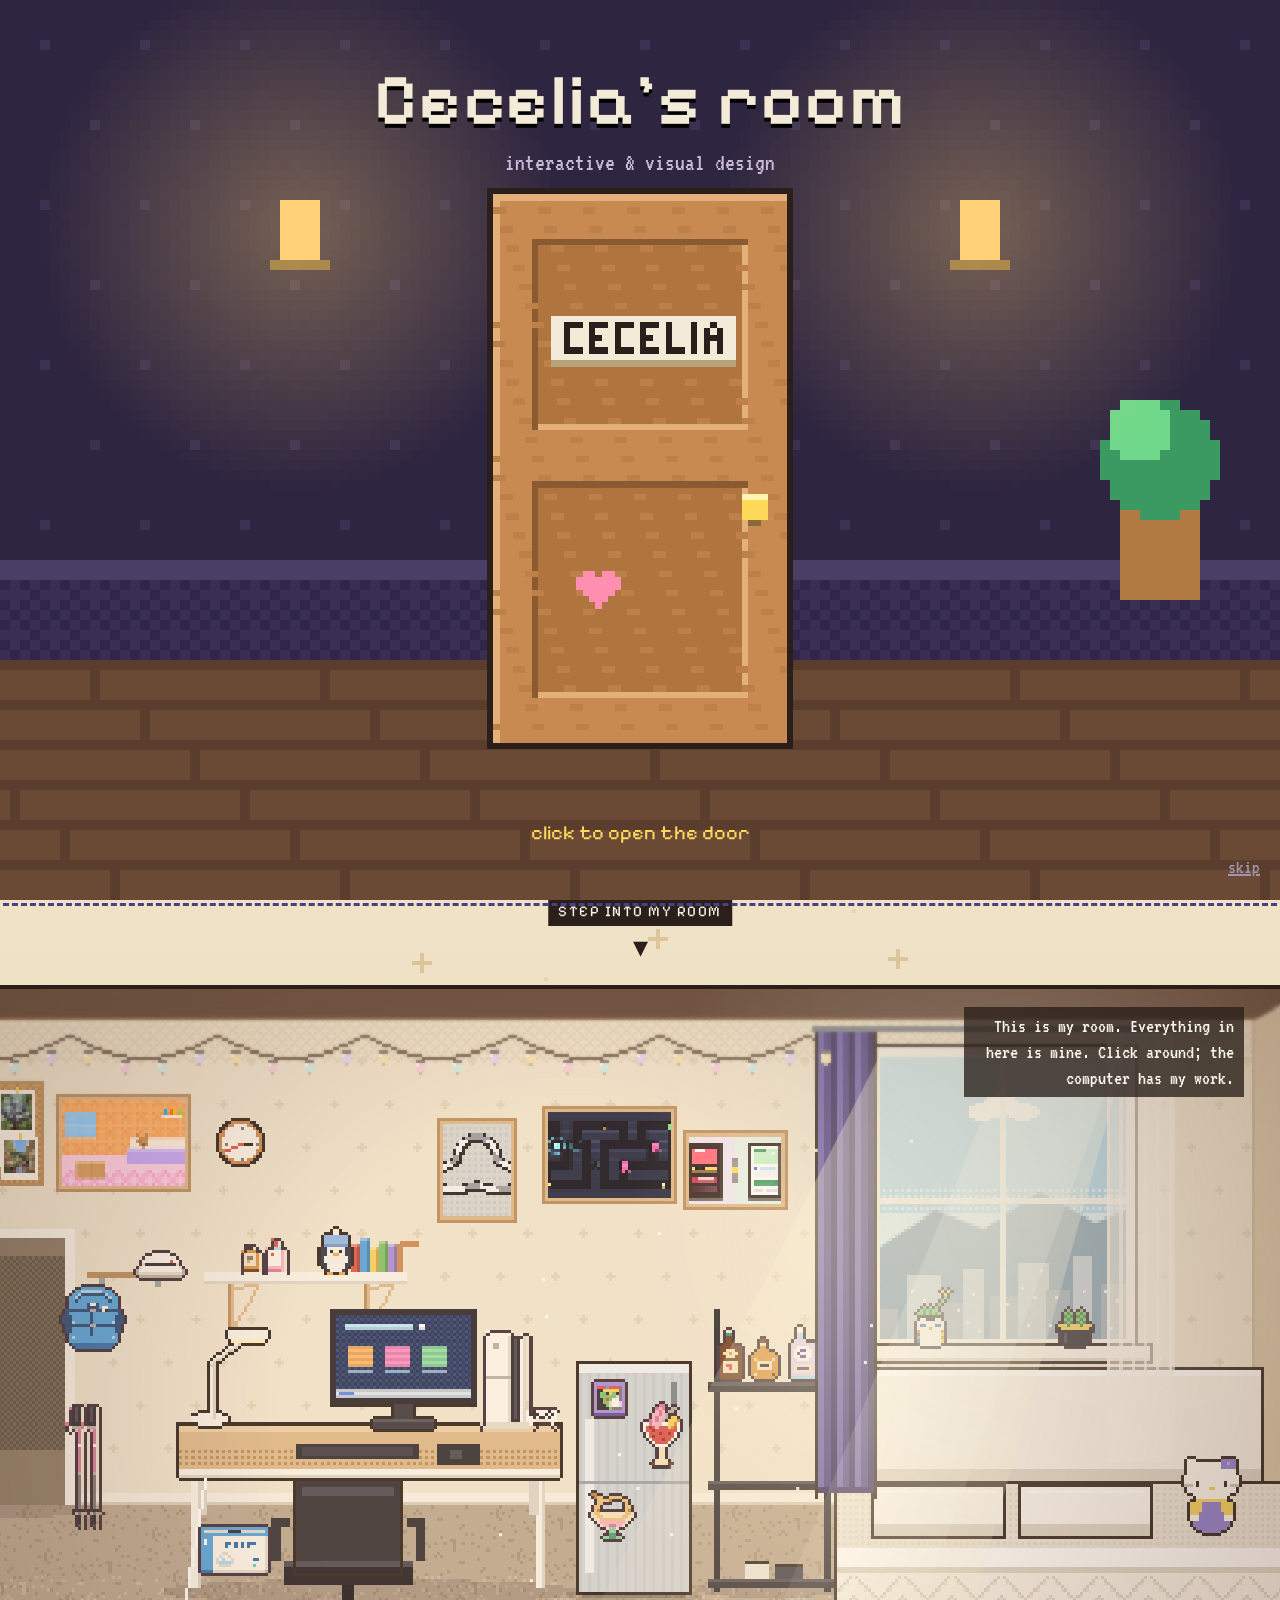
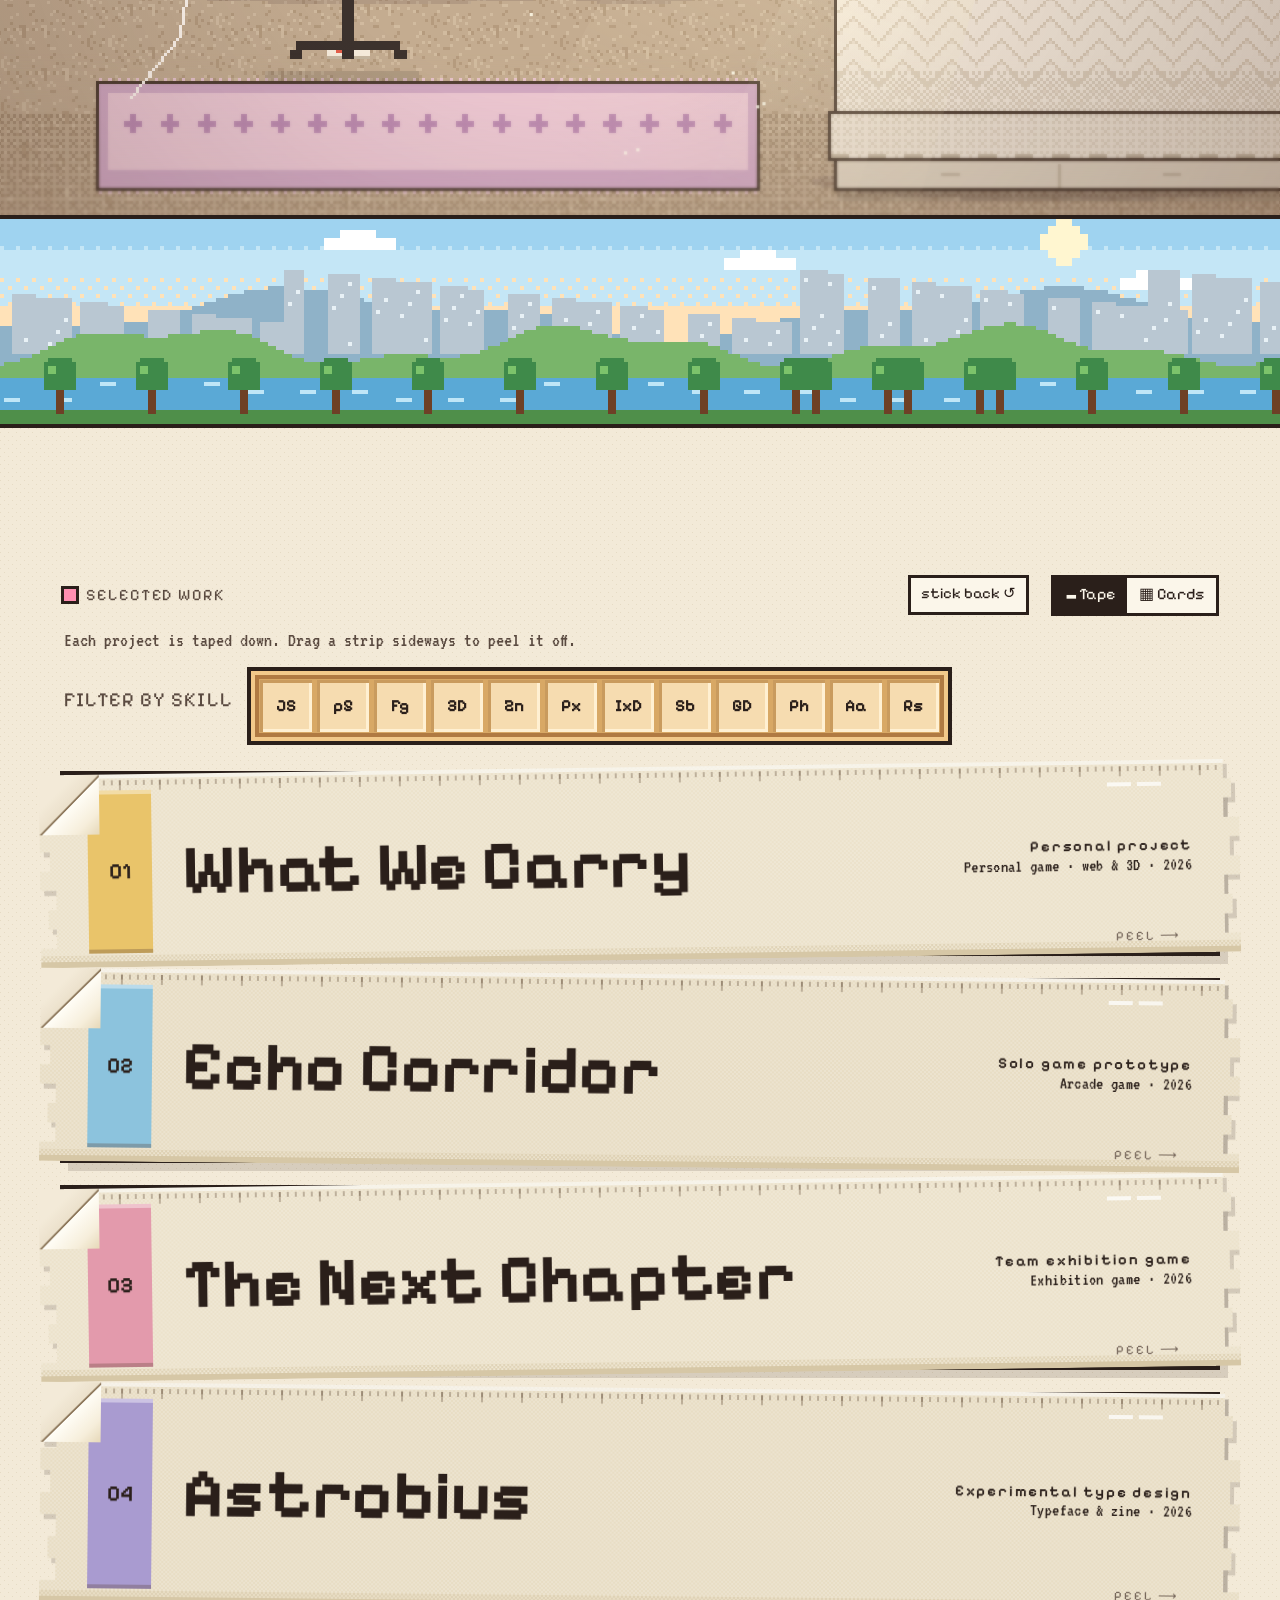
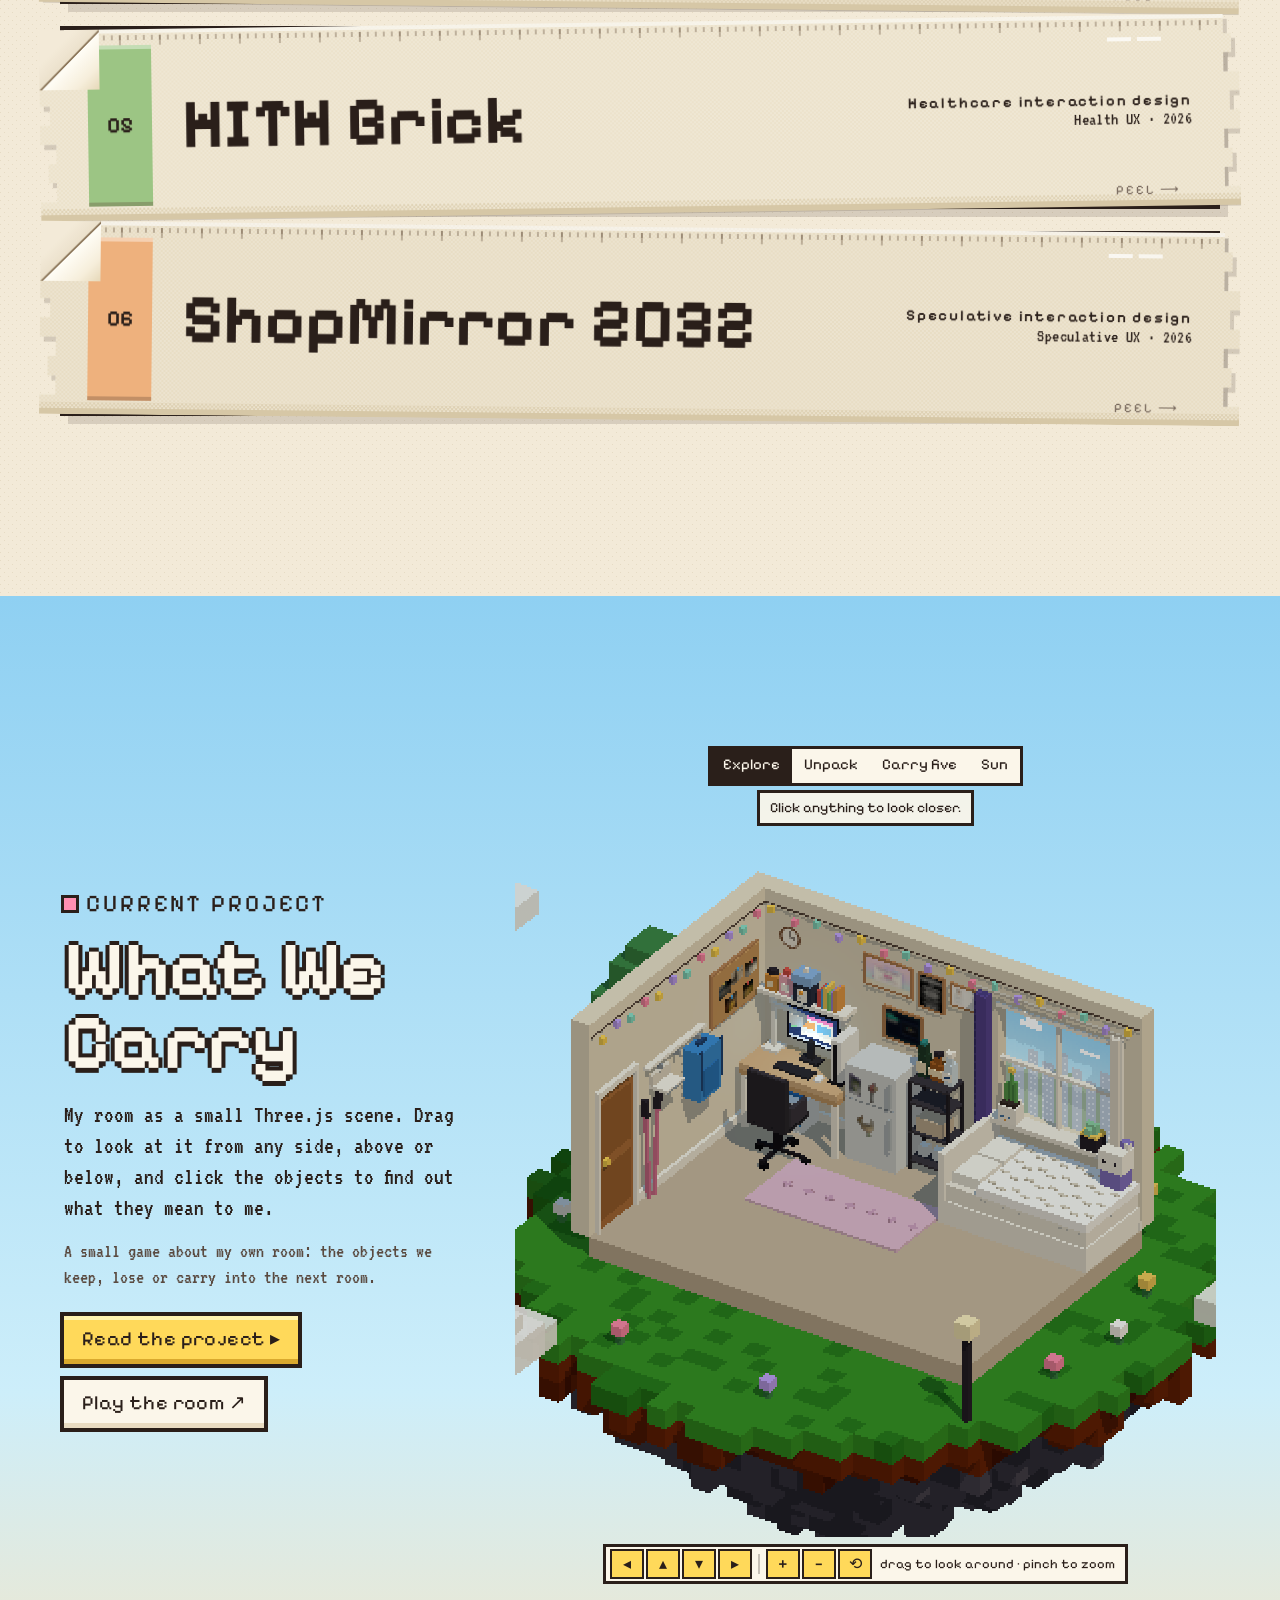
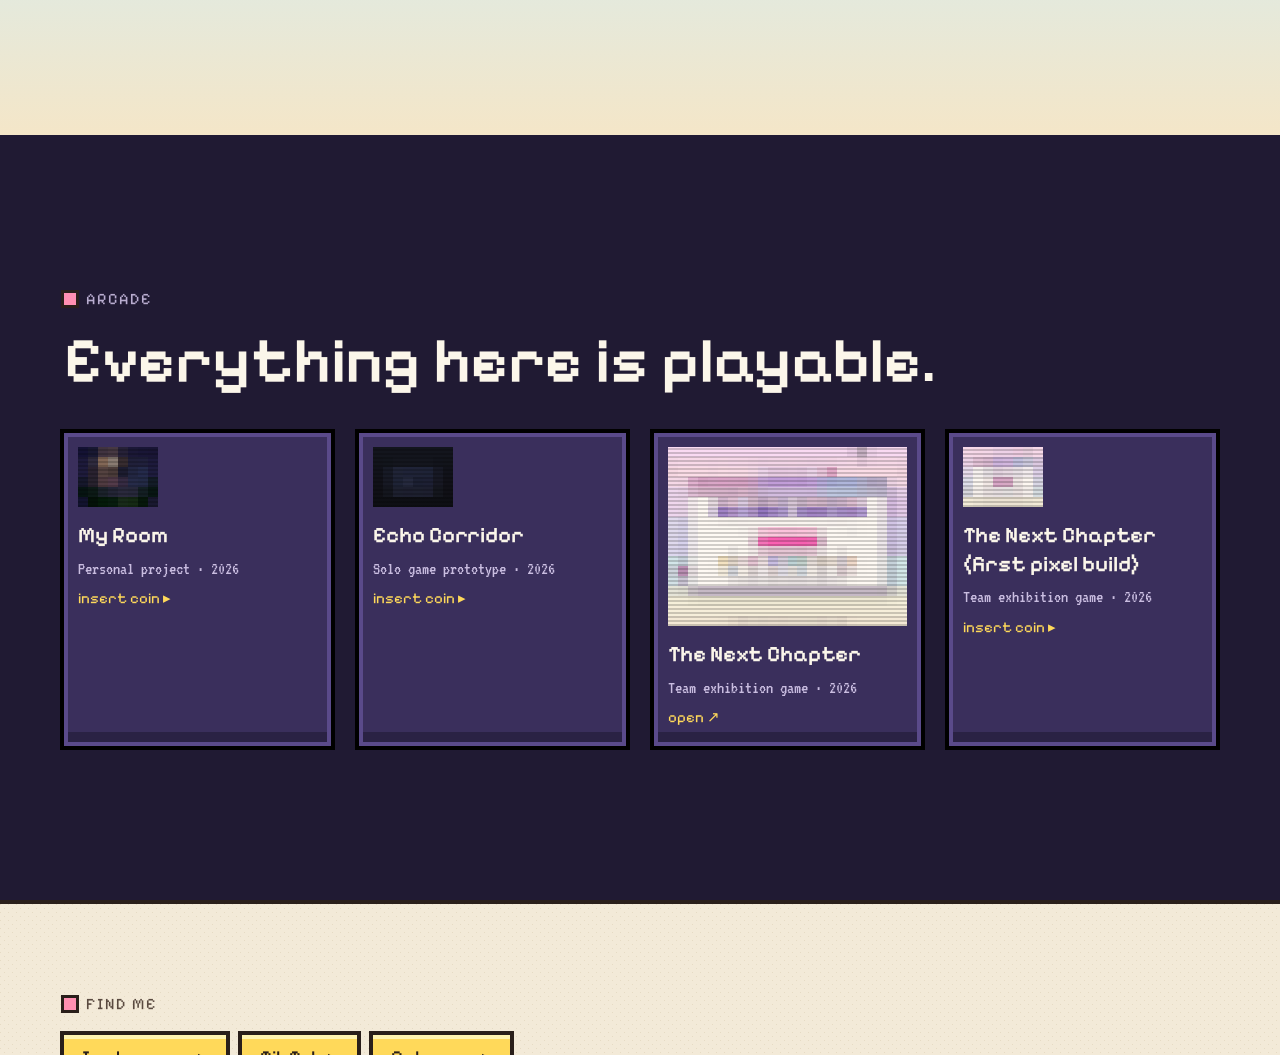
==== commit 9c51d355: "Project pages show how each work came together; course codes removed" ====
--- a/index.html
+++ b/index.html
@@ -12,7 +12,7 @@
 <link rel="preconnect" href="https://fonts.googleapis.com">
 <link rel="preconnect" href="https://fonts.gstatic.com" crossorigin>
 <link href="https://fonts.googleapis.com/css2?family=Pixelify+Sans:wght@400..700&family=VT323&family=DotGothic16&display=swap" rel="stylesheet">
-<link rel="stylesheet" href="css/site.css?v=20261017a">
+<link rel="stylesheet" href="css/site.css?v=20261121a">
 </head>
 <body>
 
@@ -86,7 +86,7 @@
       <p class="kicker">Current project</p>
       <h2>What We Carry</h2>
       <p>My room as a small Three.js scene. Drag to look at it from any side, above or below, and click the objects to find out what they mean to me.</p>
-      <p class="sub">A new personal game I created about my own room. It connects to my A1 and to our A3, The Next Chapter: the objects we keep, lose or carry into the next room.</p>
+      <p class="sub">A small game about my own room: the objects we keep, lose or carry into the next room.</p>
       <p class="btns"><button class="btn" type="button" id="carry-read">Read the project ▸</button><a class="btn ghost" href="room/" target="_blank" rel="noopener">Play the room ↗</a></p>
     </div>
     <div class="island-wrap" data-reveal>
@@ -178,16 +178,16 @@
   </div>
 </div>
 
-<script src="js/pixel-art.js?v=20261017a"></script>
-<script src="js/room-engine.js?v=20261017a" data-root="./"></script>
-<script src="js/content.js?v=20261017a"></script>
-<script src="js/story.js?v=20261017a"></script>
-<script src="js/covers.js?v=20261017a"></script>
-<script src="js/fx.js?v=20261017a"></script>
-<script src="js/music.js?v=20261017a"></script>
-<script src="js/home.js?v=20261017a"></script>
+<script src="js/pixel-art.js?v=20261121a"></script>
+<script src="js/room-engine.js?v=20261121a" data-root="./"></script>
+<script src="js/content.js?v=20261121a"></script>
+<script src="js/story.js?v=20261121a"></script>
+<script src="js/covers.js?v=20261121a"></script>
+<script src="js/fx.js?v=20261121a"></script>
+<script src="js/music.js?v=20261121a"></script>
+<script src="js/home.js?v=20261121a"></script>
 <script type="module">
-import { createIsland } from './js/island.js?v=20261017a';
+import { createIsland } from './js/island.js?v=20261121a';
 window.mountIsland && window.mountIsland(createIsland);
 </script>
 </body>
--- a/css/site.css
+++ b/css/site.css
@@ -755,3 +755,11 @@
 @media (max-width:860px){#island{aspect-ratio:1/1}}
 /* round 13: the work thumbnails are cut to 16:9 around the key idea, so show them whole */
 .wc-cv{aspect-ratio:16/9}
+/* round 15: how each project came together, as numbered pixel steps */
+.case .process{margin:34px 0 30px;max-width:40em}
+.case .process ol{list-style:none;margin:14px 0 0;padding:0;counter-reset:st;display:grid;gap:18px}
+.case .process li{counter-increment:st;position:relative;padding:14px 18px 16px 64px;background:var(--cream);box-shadow:0 0 0 3px var(--ink)}
+.case .process li::before{content:counter(st,decimal-leading-zero);position:absolute;left:12px;top:14px;width:38px;height:32px;display:grid;place-items:center;font-family:var(--display);font-size:16px;background:var(--ac);box-shadow:0 0 0 3px var(--ink)}
+.case .process b{display:block;font-family:var(--display);font-weight:600;font-size:22px;margin-bottom:6px}
+.case .process li p{font-size:20px;margin:0;max-width:none}
+@media (max-width:640px){.case .process li{padding-left:56px}.case .process b{font-size:19px}.case .process li p{font-size:18px}}
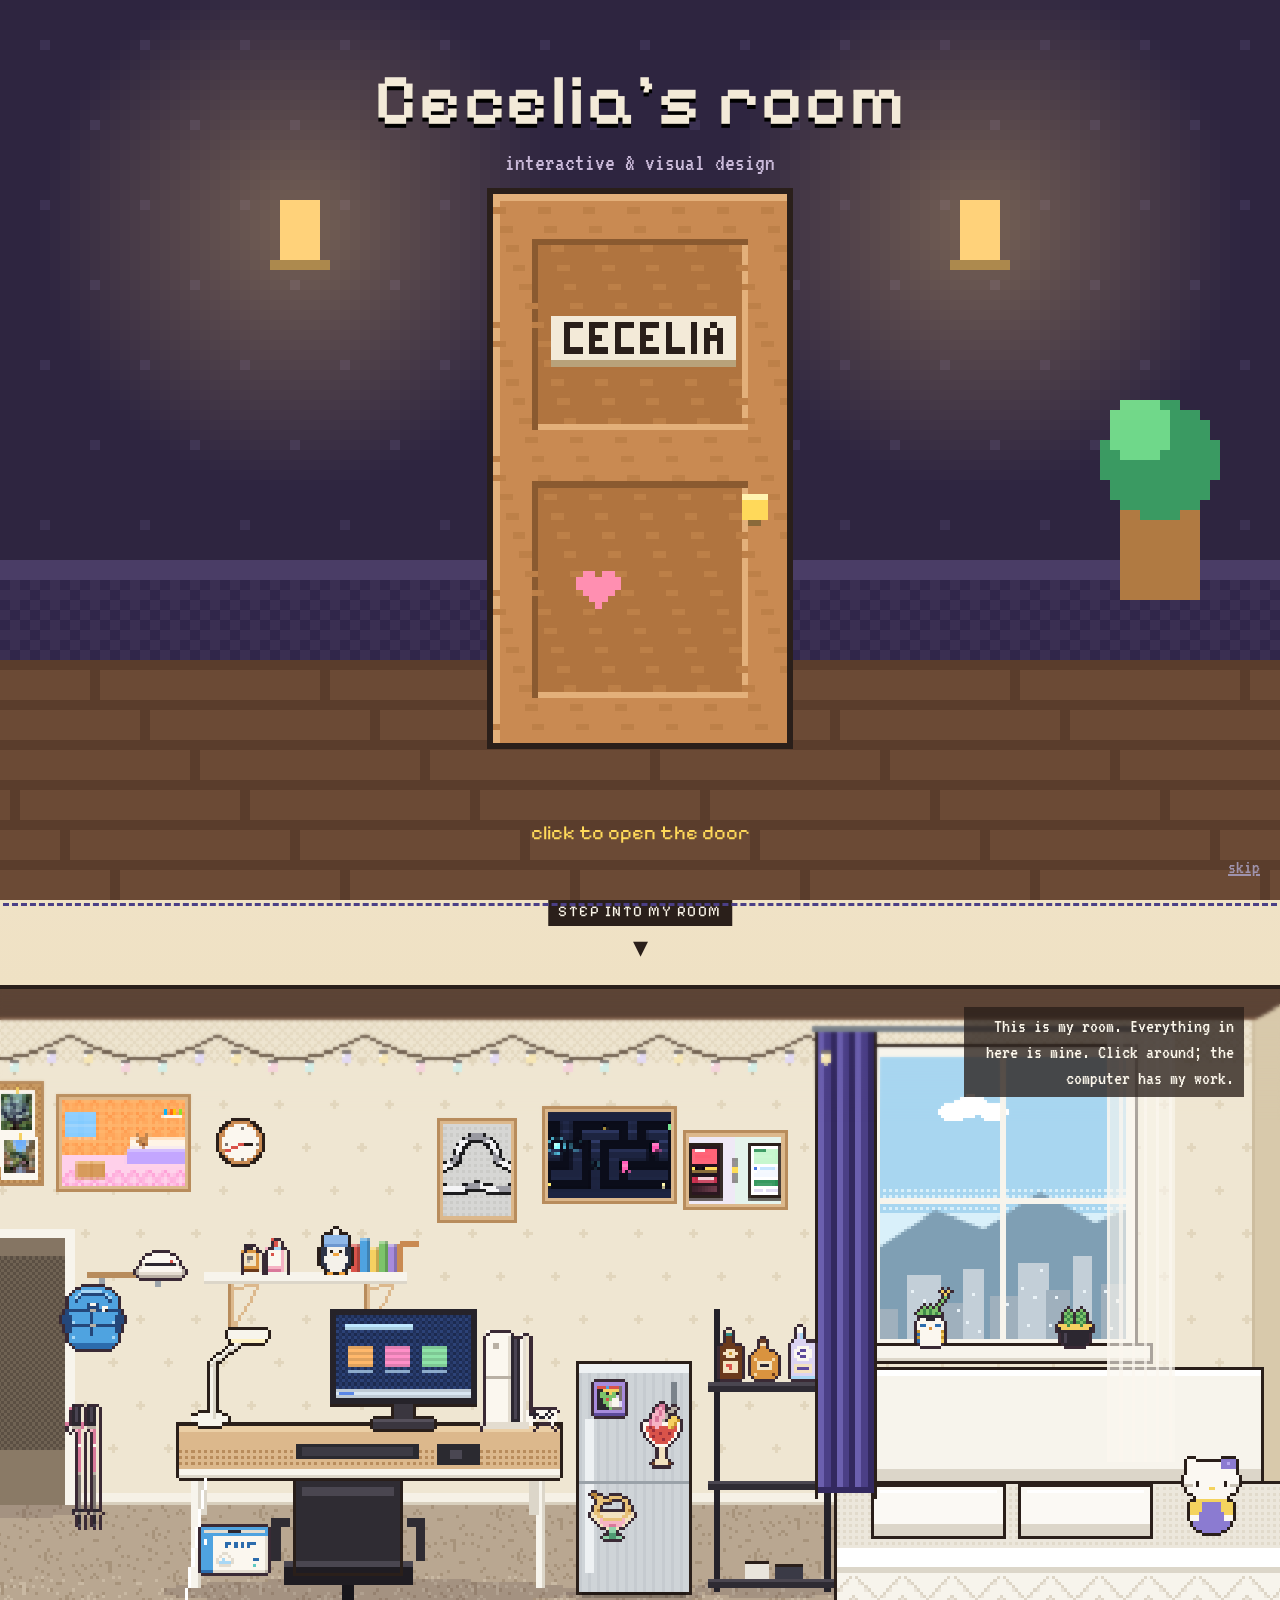
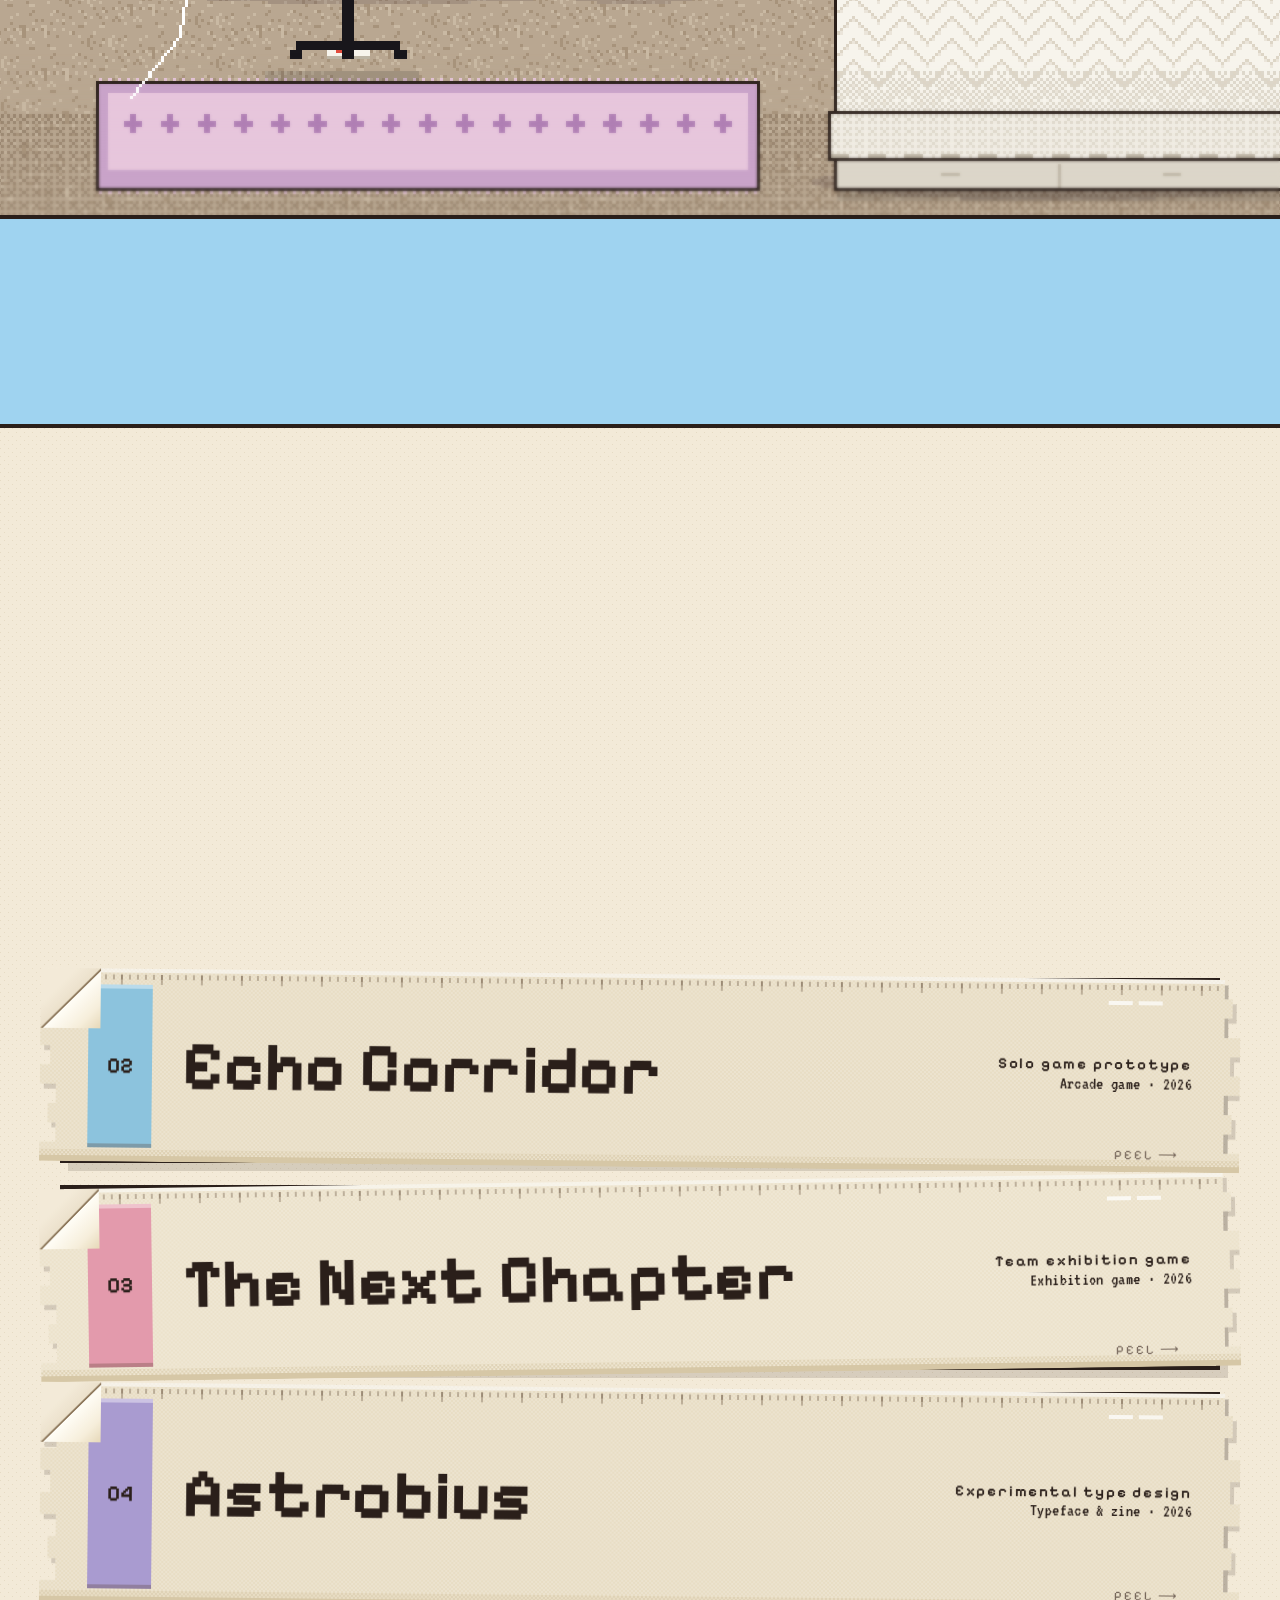
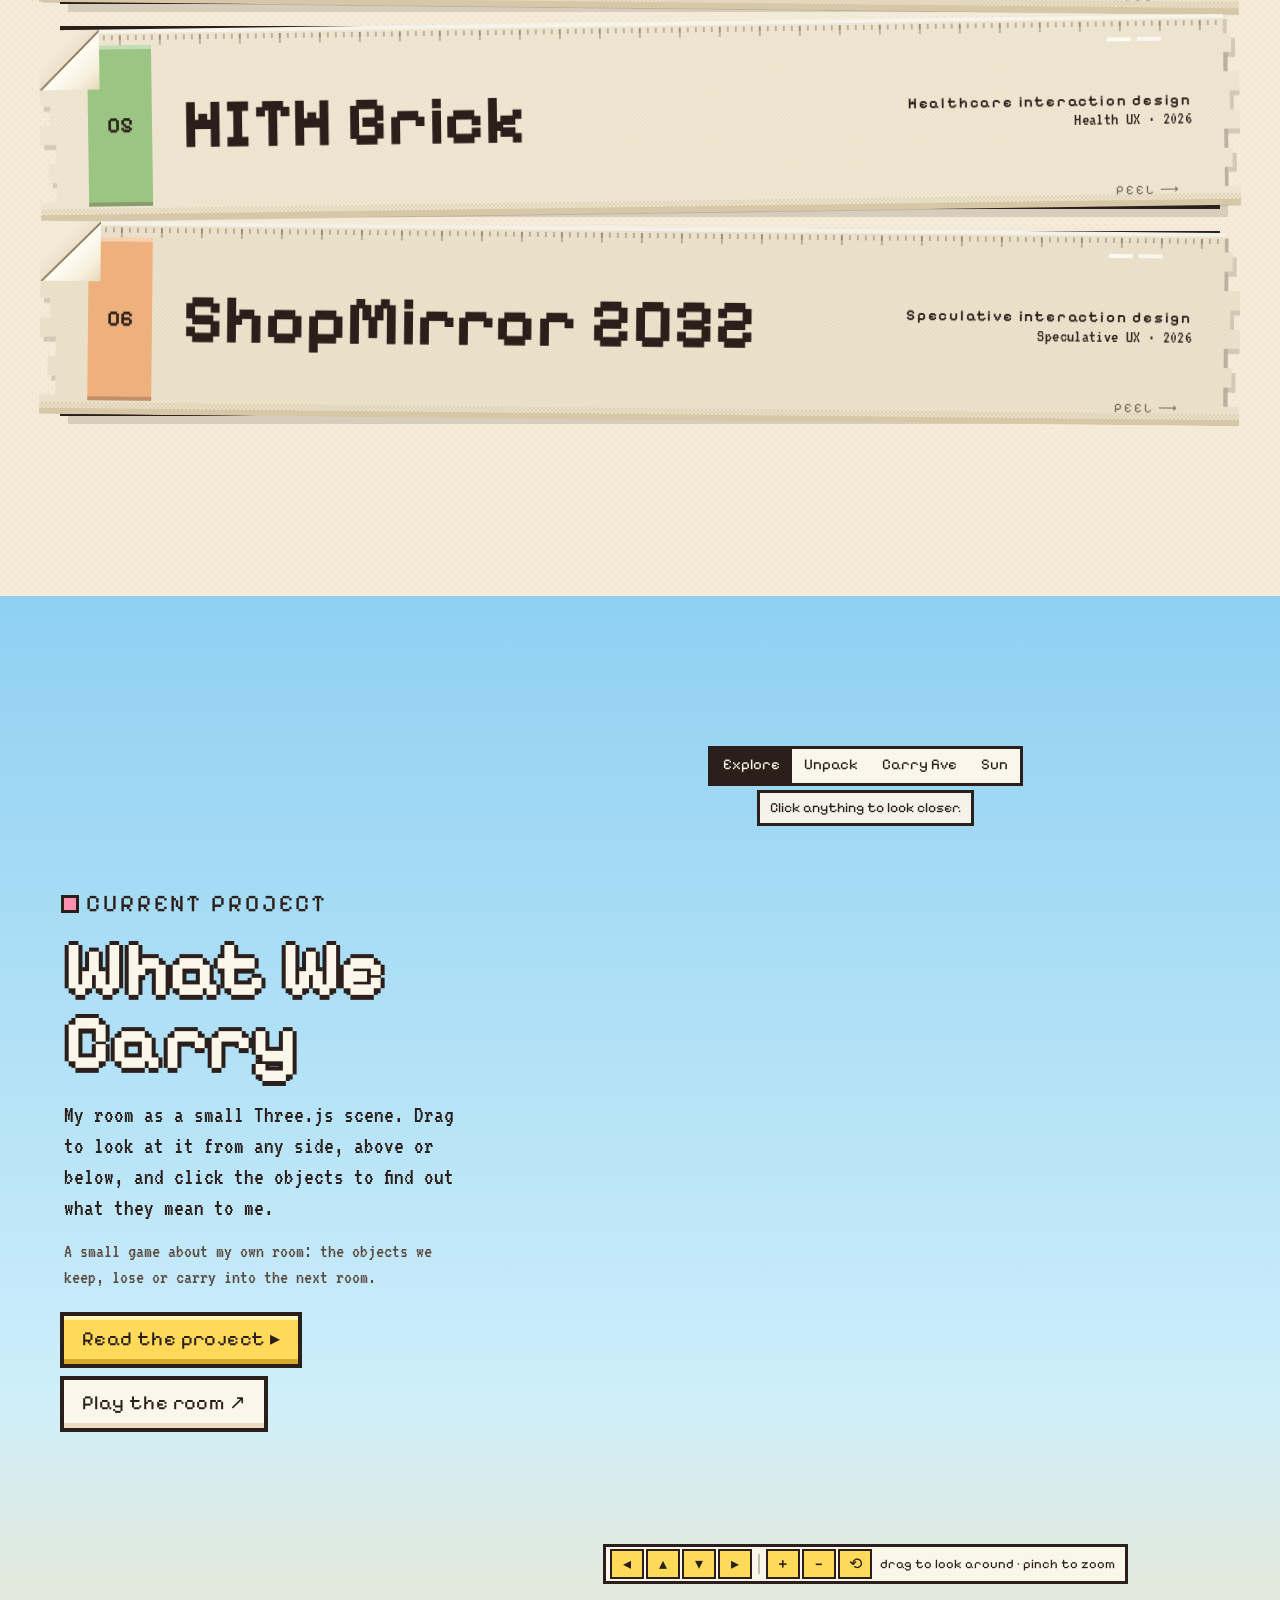
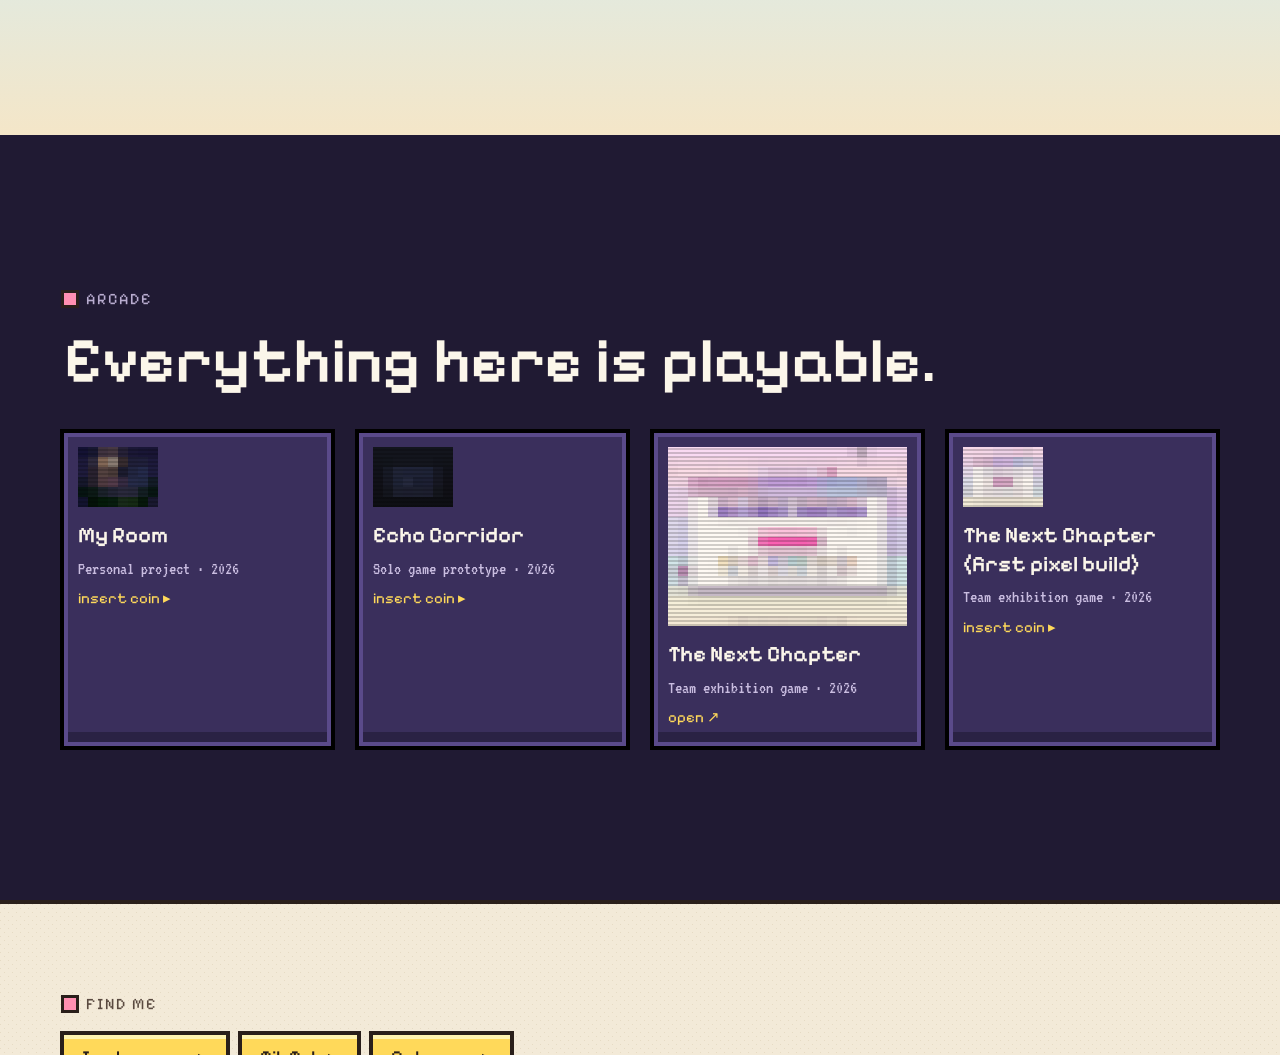
==== commit c9674e83: "Clean course codes and student number out of project images" ====
--- a/index.html
+++ b/index.html
@@ -12,7 +12,7 @@
 <link rel="preconnect" href="https://fonts.googleapis.com">
 <link rel="preconnect" href="https://fonts.gstatic.com" crossorigin>
 <link href="https://fonts.googleapis.com/css2?family=Pixelify+Sans:wght@400..700&family=VT323&family=DotGothic16&display=swap" rel="stylesheet">
-<link rel="stylesheet" href="css/site.css?v=20261121a">
+<link rel="stylesheet" href="css/site.css?v=20261121b">
 </head>
 <body>
 
@@ -178,16 +178,16 @@
   </div>
 </div>
 
-<script src="js/pixel-art.js?v=20261121a"></script>
-<script src="js/room-engine.js?v=20261121a" data-root="./"></script>
-<script src="js/content.js?v=20261121a"></script>
-<script src="js/story.js?v=20261121a"></script>
-<script src="js/covers.js?v=20261121a"></script>
-<script src="js/fx.js?v=20261121a"></script>
-<script src="js/music.js?v=20261121a"></script>
-<script src="js/home.js?v=20261121a"></script>
+<script src="js/pixel-art.js?v=20261121b"></script>
+<script src="js/room-engine.js?v=20261121b" data-root="./"></script>
+<script src="js/content.js?v=20261121b"></script>
+<script src="js/story.js?v=20261121b"></script>
+<script src="js/covers.js?v=20261121b"></script>
+<script src="js/fx.js?v=20261121b"></script>
+<script src="js/music.js?v=20261121b"></script>
+<script src="js/home.js?v=20261121b"></script>
 <script type="module">
-import { createIsland } from './js/island.js?v=20261121a';
+import { createIsland } from './js/island.js?v=20261121b';
 window.mountIsland && window.mountIsland(createIsland);
 </script>
 </body>
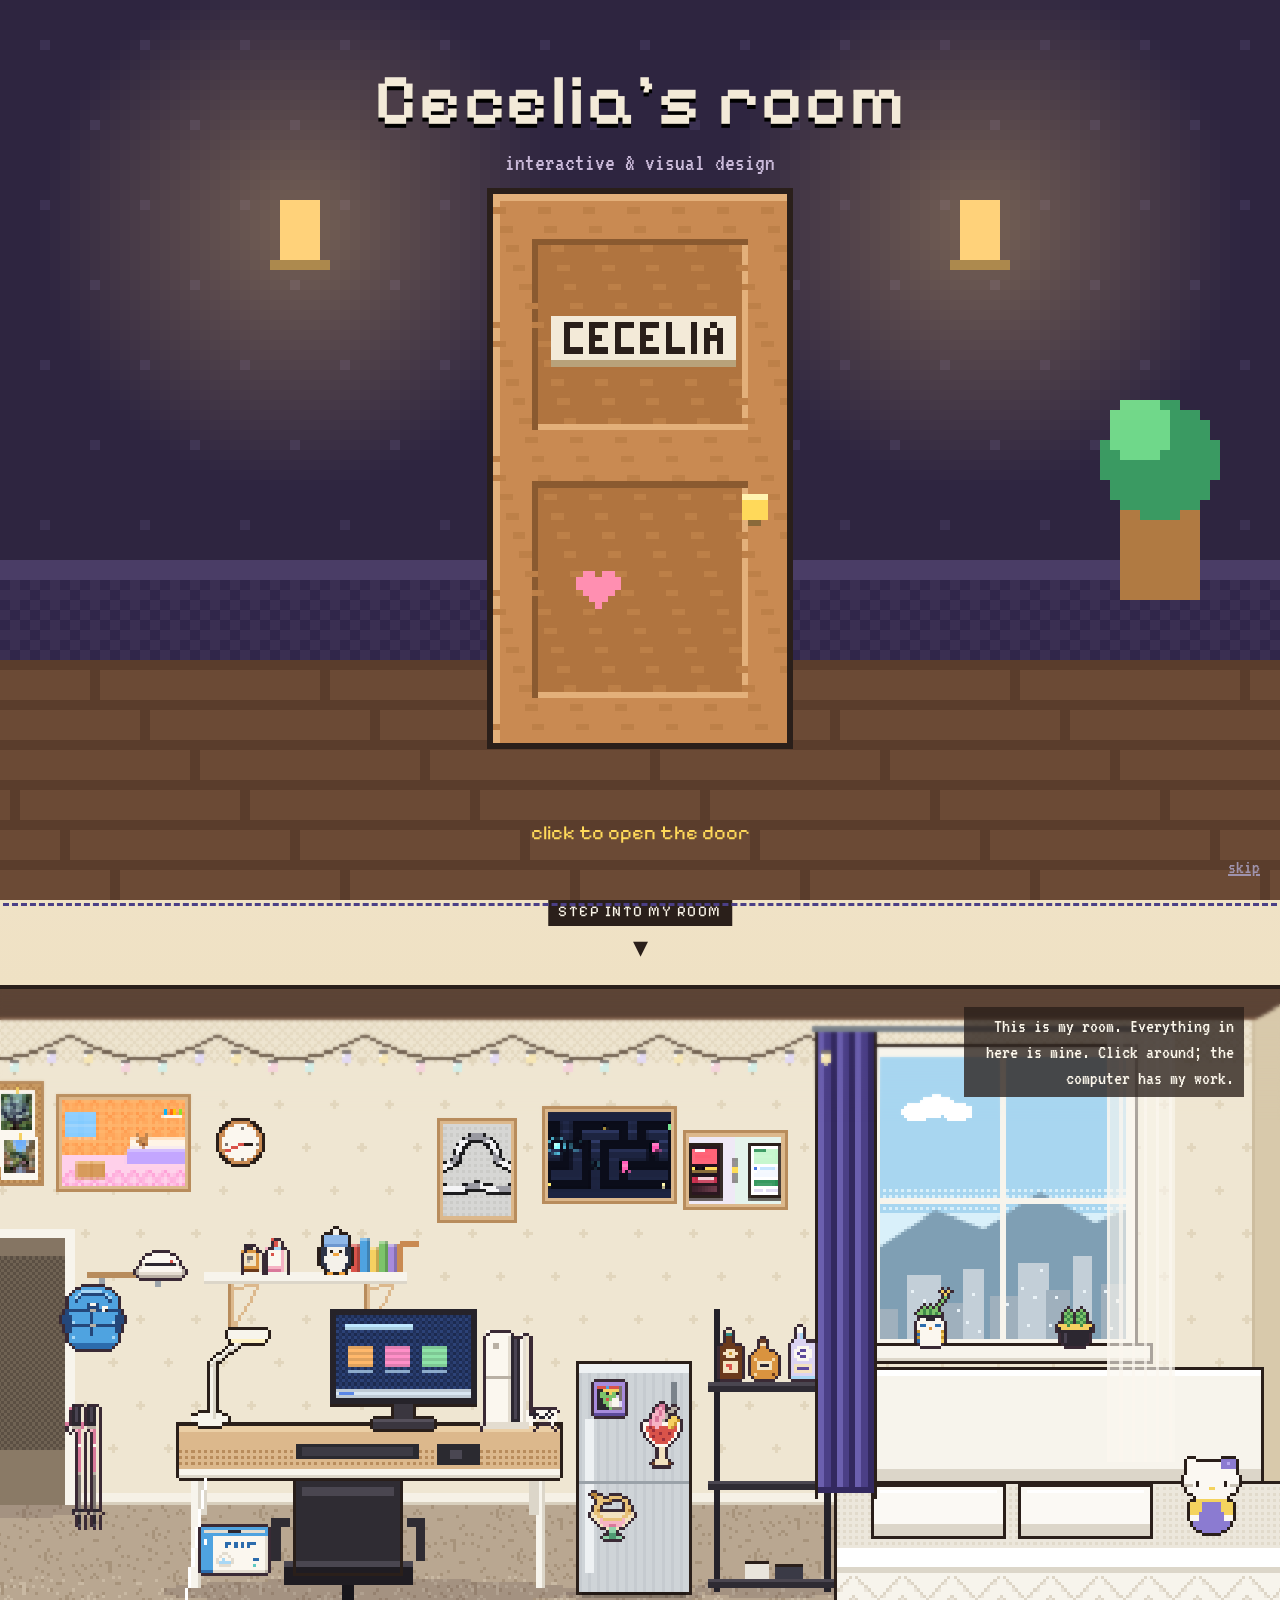
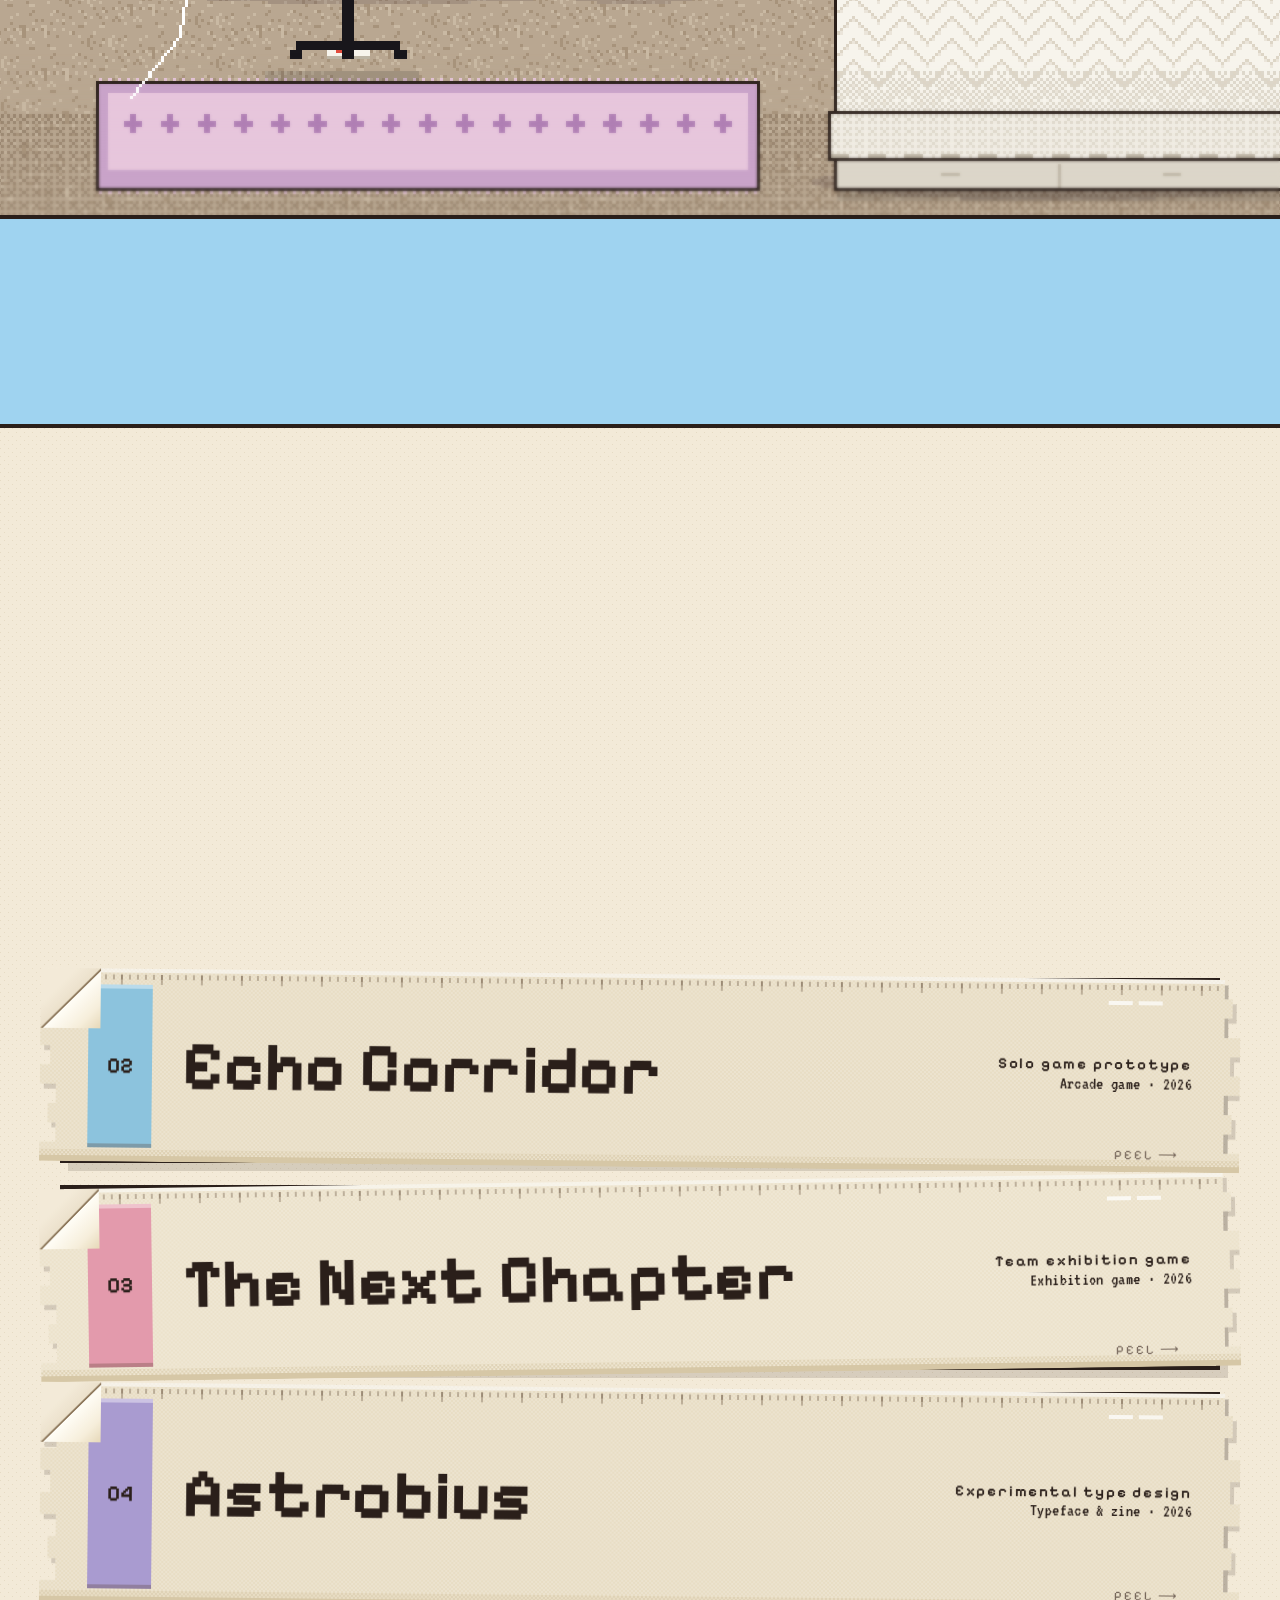
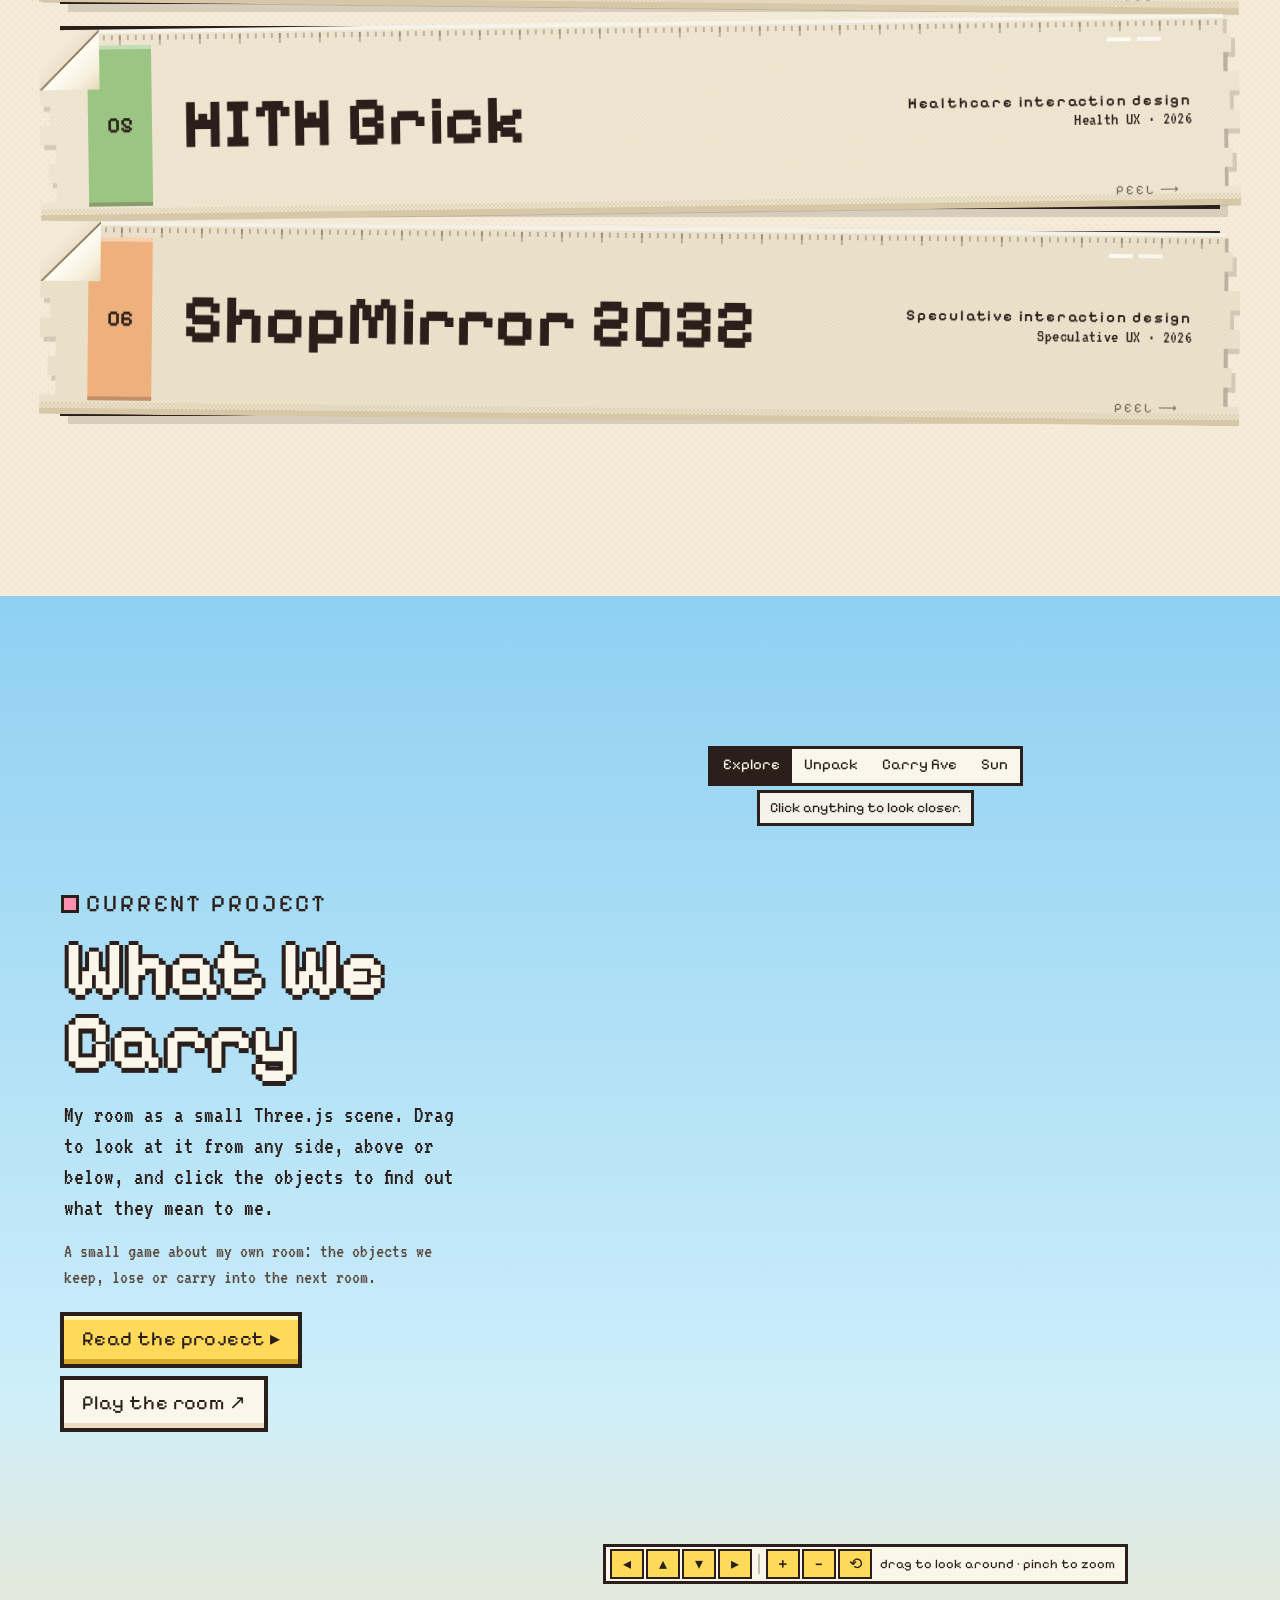
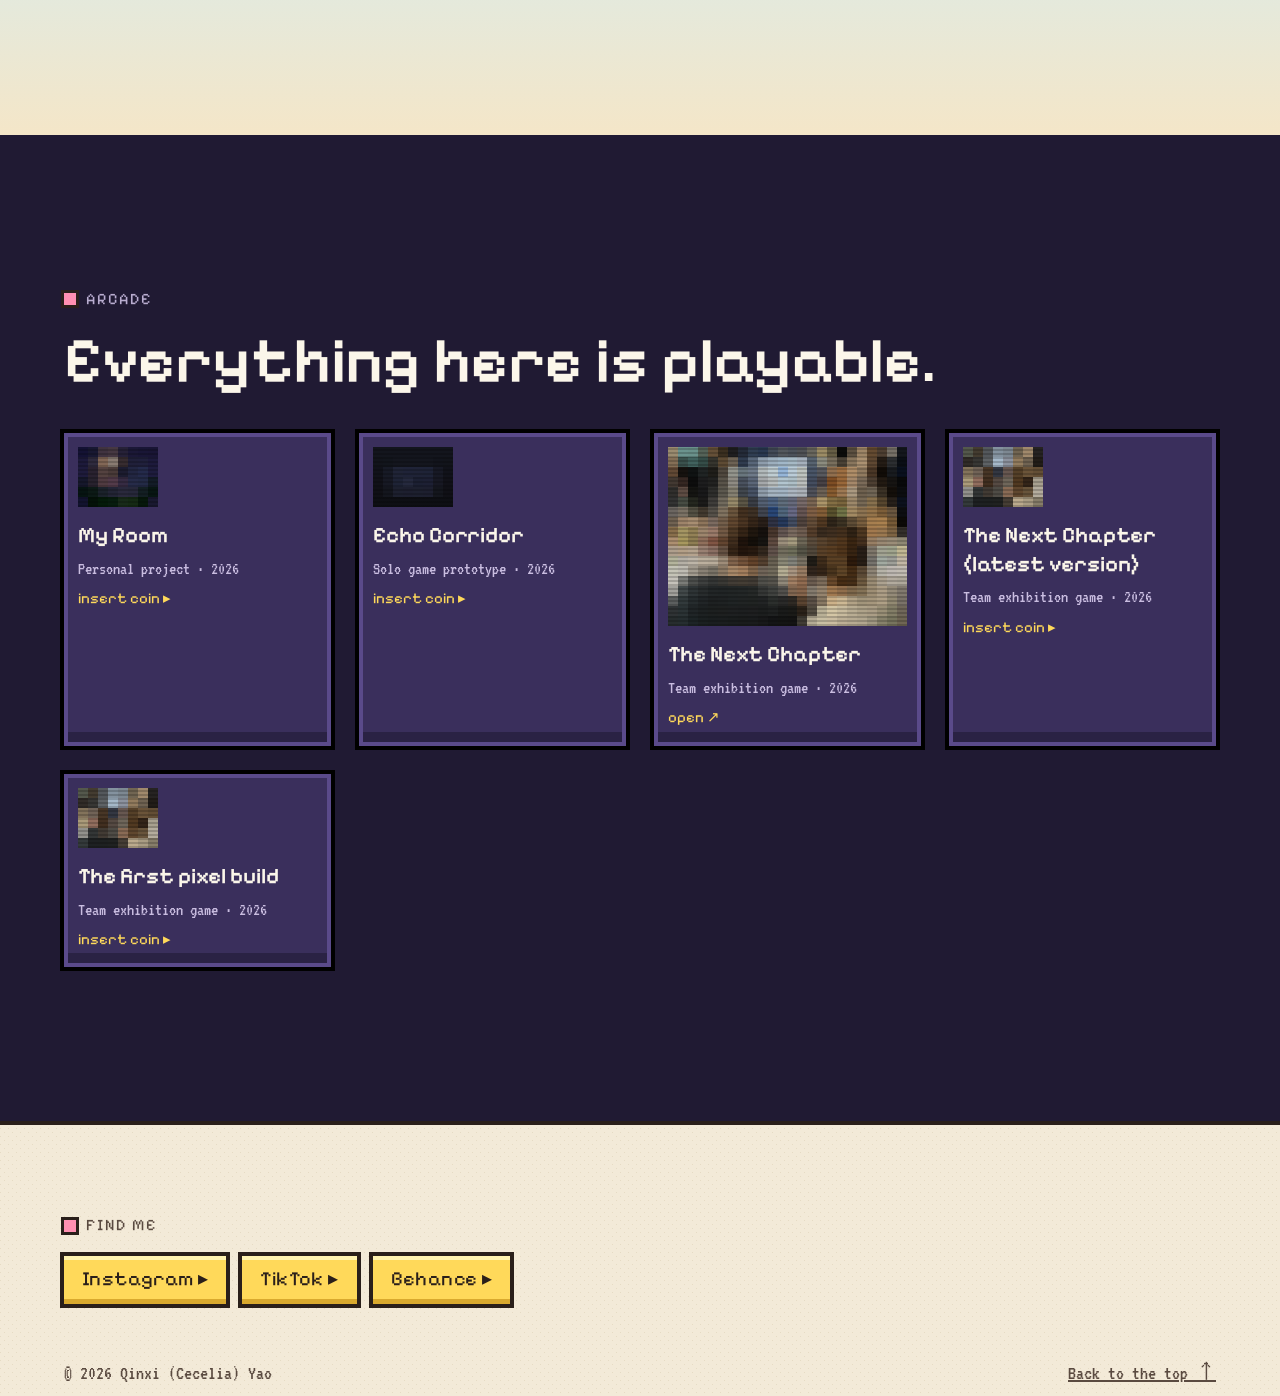
==== commit 2a0e1b65: "The Next Chapter: latest version, exhibition photos and eleven versions" ====
--- a/index.html
+++ b/index.html
@@ -12,7 +12,7 @@
 <link rel="preconnect" href="https://fonts.googleapis.com">
 <link rel="preconnect" href="https://fonts.gstatic.com" crossorigin>
 <link href="https://fonts.googleapis.com/css2?family=Pixelify+Sans:wght@400..700&family=VT323&family=DotGothic16&display=swap" rel="stylesheet">
-<link rel="stylesheet" href="css/site.css?v=20261121b">
+<link rel="stylesheet" href="css/site.css?v=20261121c">
 </head>
 <body>
 
@@ -178,16 +178,16 @@
   </div>
 </div>
 
-<script src="js/pixel-art.js?v=20261121b"></script>
-<script src="js/room-engine.js?v=20261121b" data-root="./"></script>
-<script src="js/content.js?v=20261121b"></script>
-<script src="js/story.js?v=20261121b"></script>
-<script src="js/covers.js?v=20261121b"></script>
-<script src="js/fx.js?v=20261121b"></script>
-<script src="js/music.js?v=20261121b"></script>
-<script src="js/home.js?v=20261121b"></script>
+<script src="js/pixel-art.js?v=20261121c"></script>
+<script src="js/room-engine.js?v=20261121c" data-root="./"></script>
+<script src="js/content.js?v=20261121c"></script>
+<script src="js/story.js?v=20261121c"></script>
+<script src="js/covers.js?v=20261121c"></script>
+<script src="js/fx.js?v=20261121c"></script>
+<script src="js/music.js?v=20261121c"></script>
+<script src="js/home.js?v=20261121c"></script>
 <script type="module">
-import { createIsland } from './js/island.js?v=20261121b';
+import { createIsland } from './js/island.js?v=20261121c';
 window.mountIsland && window.mountIsland(createIsland);
 </script>
 </body>
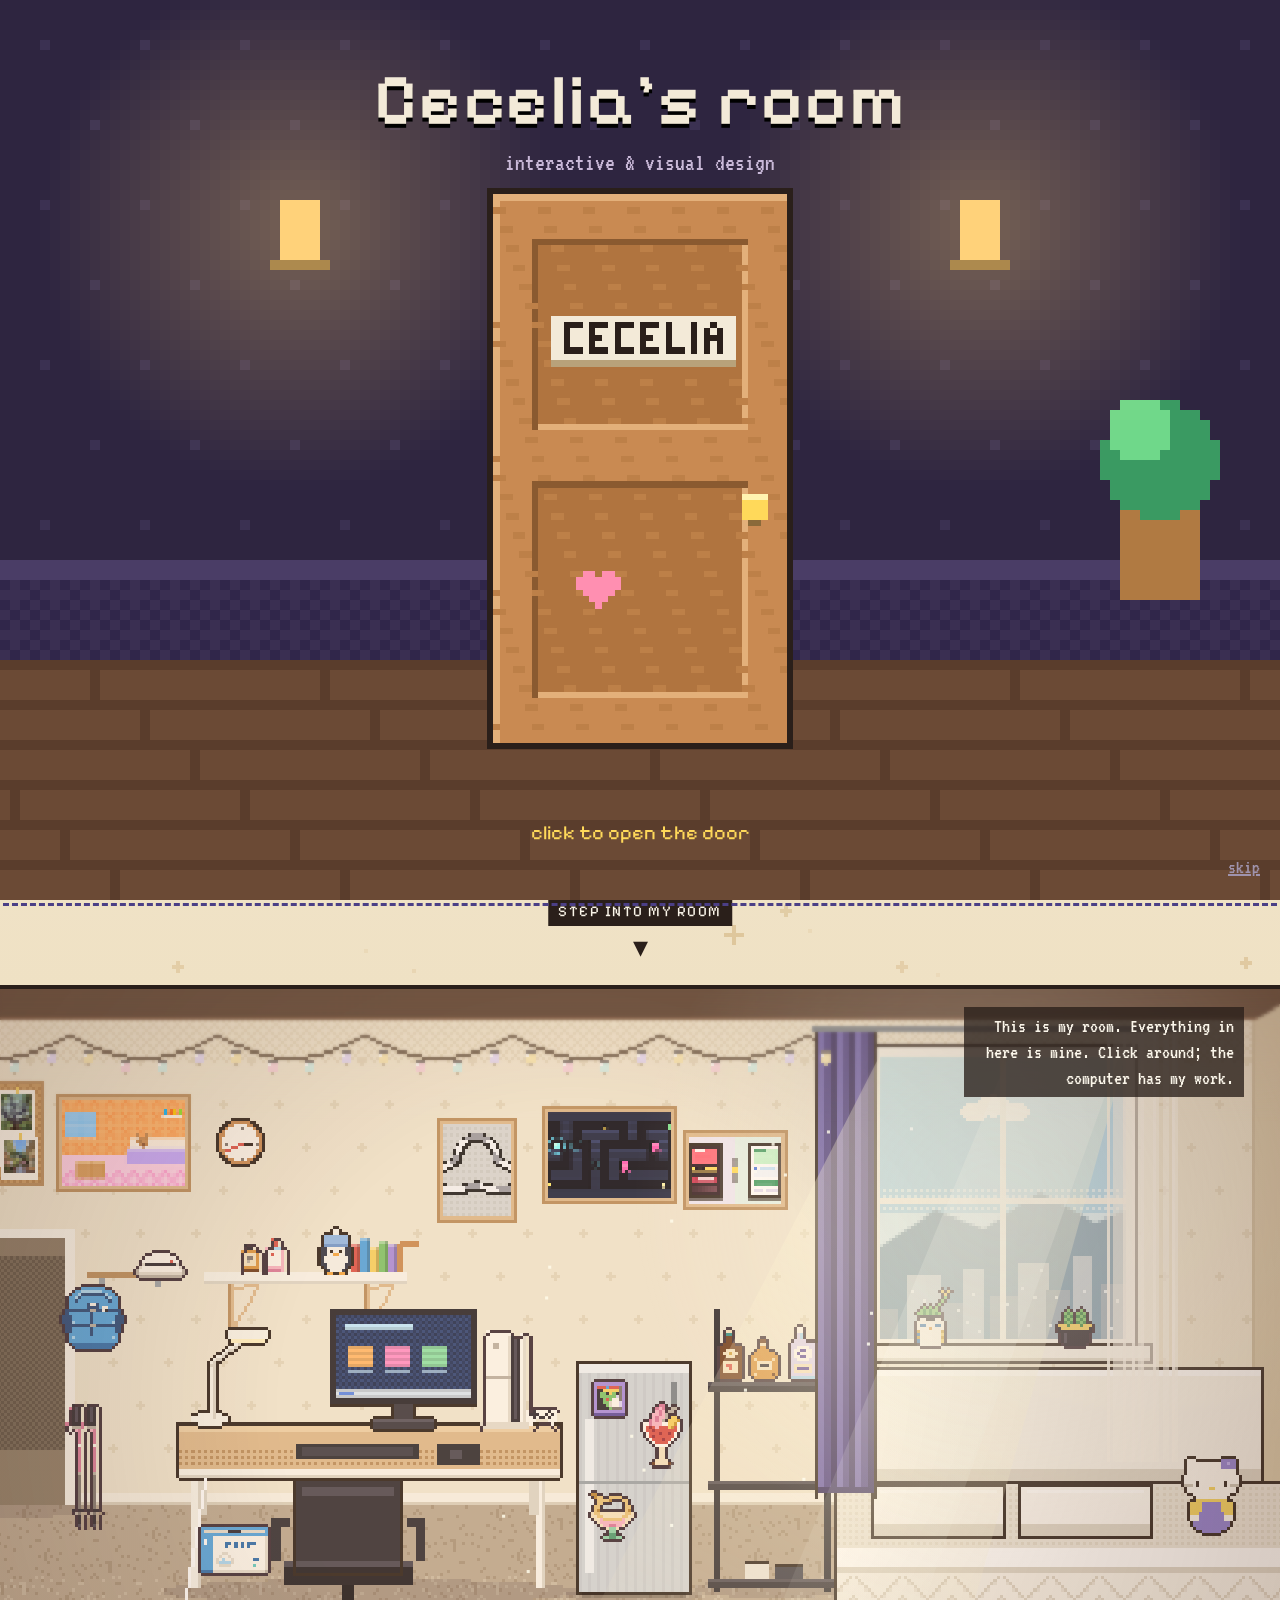
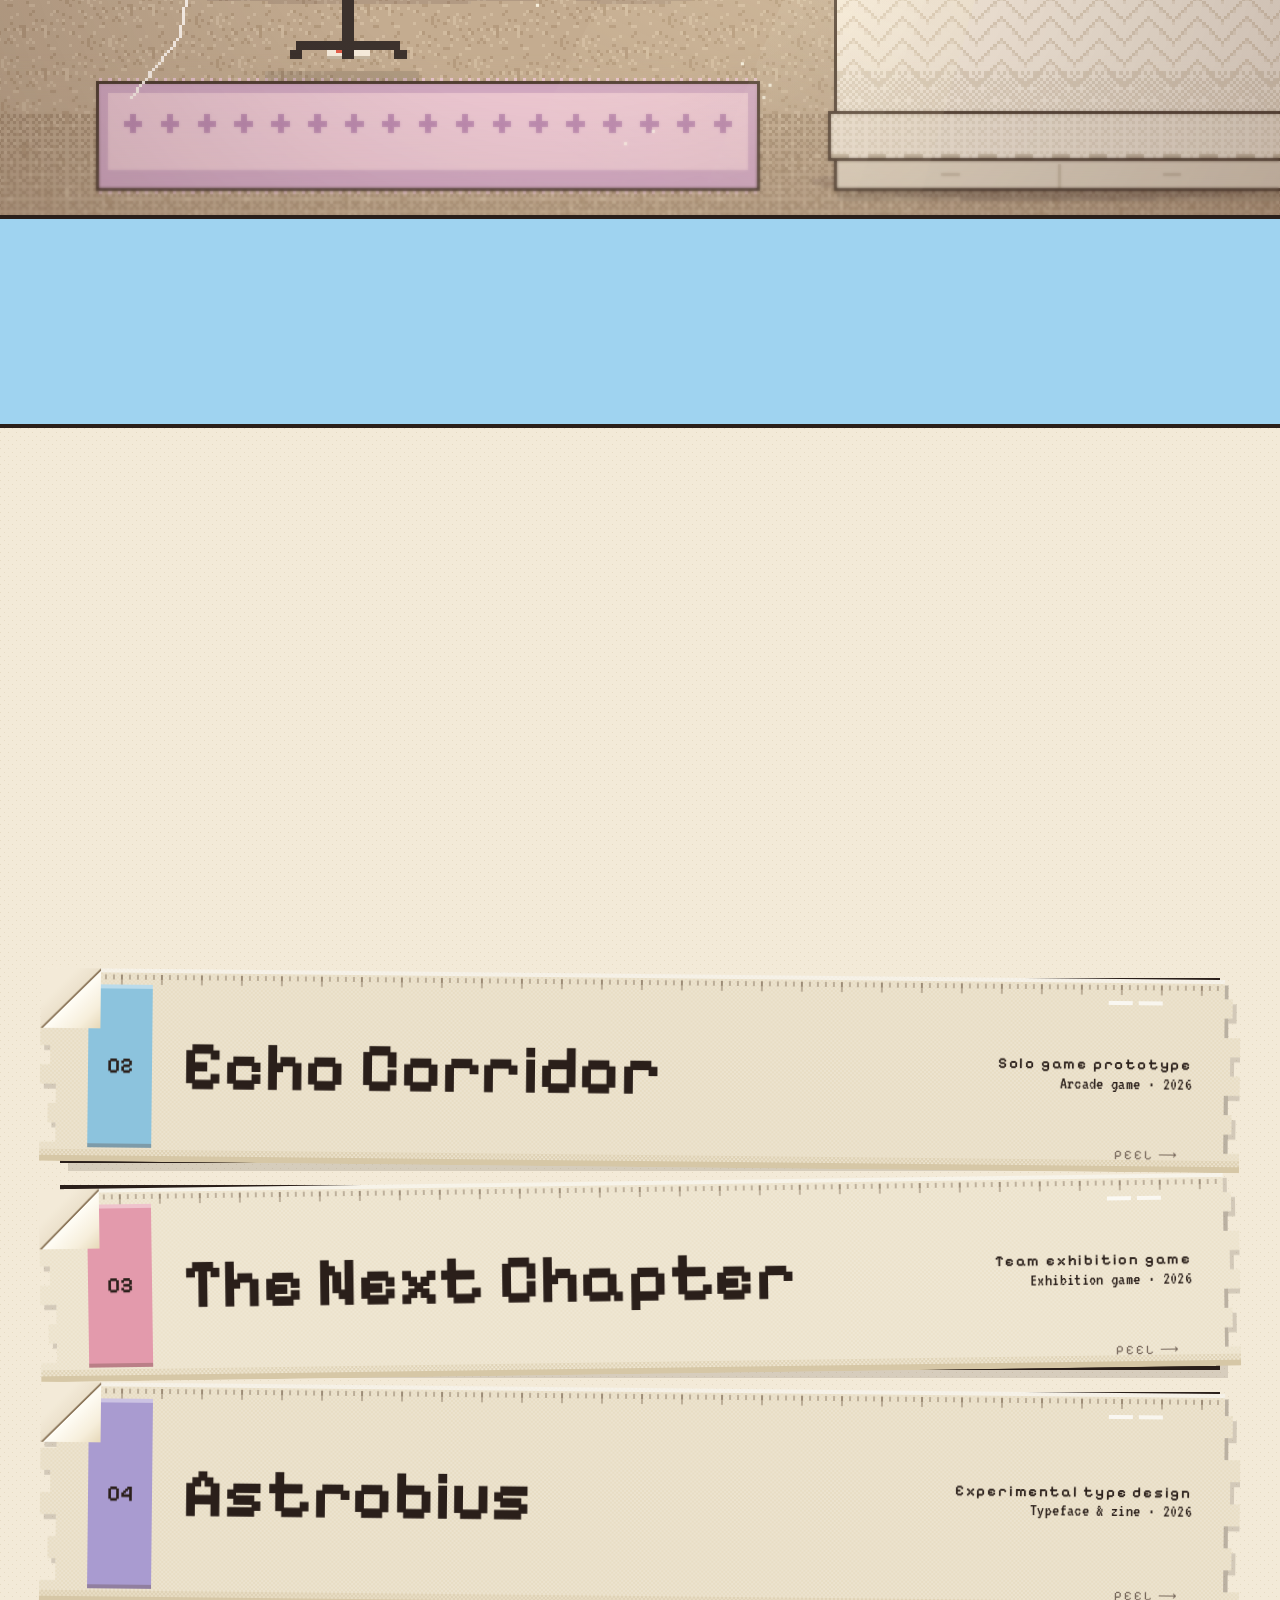
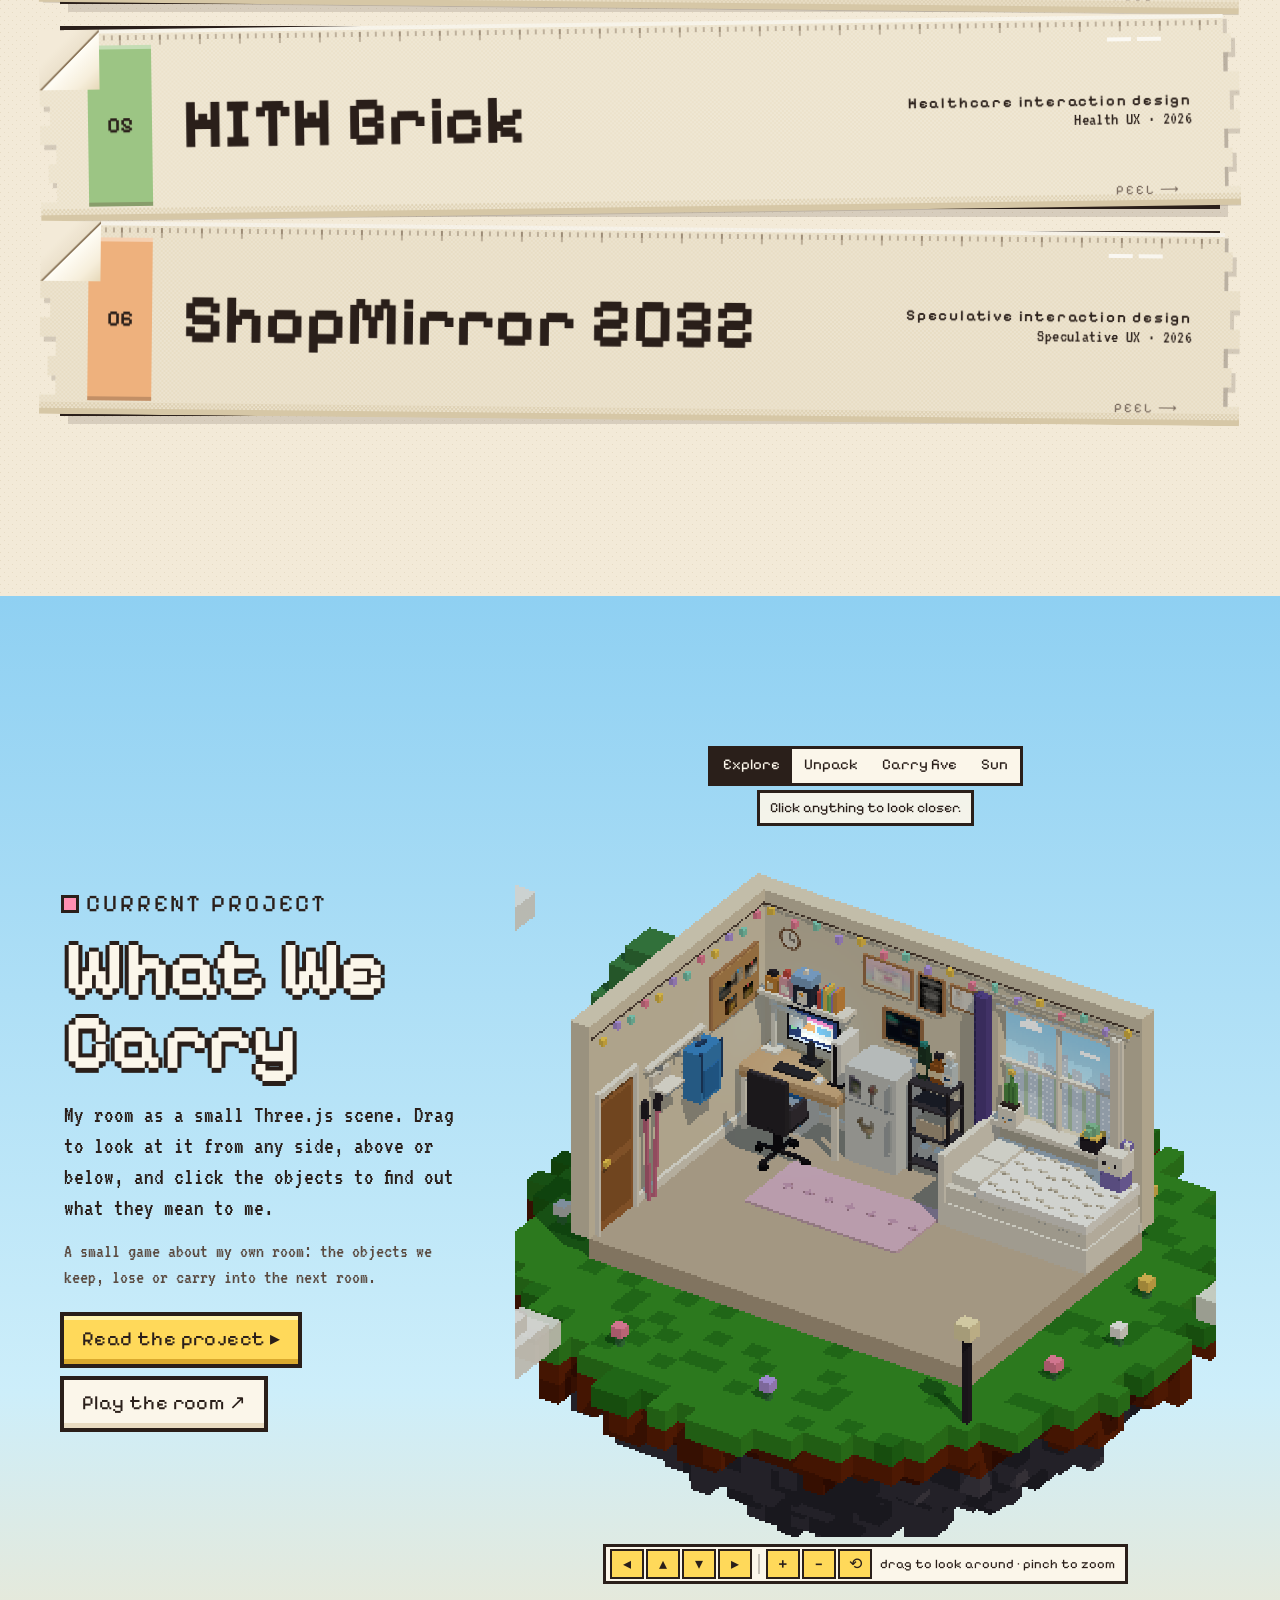
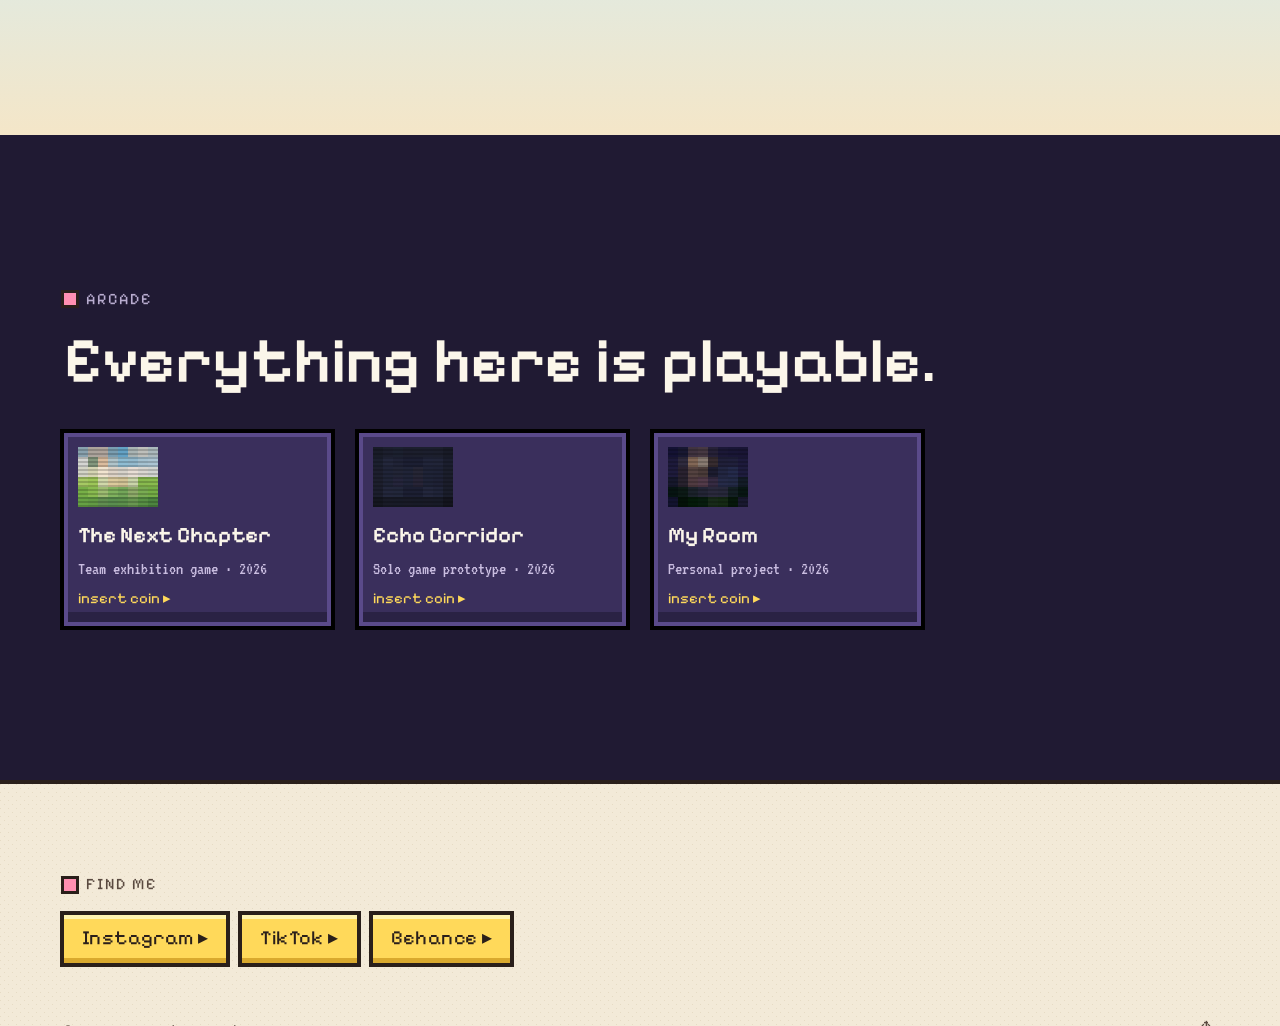
==== commit 5fe60fa3: "Arcade: The Next Chapter, Echo Corridor, My Room; more Echo Corridor images and code" ====
--- a/index.html
+++ b/index.html
@@ -12,7 +12,7 @@
 <link rel="preconnect" href="https://fonts.googleapis.com">
 <link rel="preconnect" href="https://fonts.gstatic.com" crossorigin>
 <link href="https://fonts.googleapis.com/css2?family=Pixelify+Sans:wght@400..700&family=VT323&family=DotGothic16&display=swap" rel="stylesheet">
-<link rel="stylesheet" href="css/site.css?v=20261121c">
+<link rel="stylesheet" href="css/site.css?v=20261126a">
 </head>
 <body>
 
@@ -178,16 +178,16 @@
   </div>
 </div>
 
-<script src="js/pixel-art.js?v=20261121c"></script>
-<script src="js/room-engine.js?v=20261121c" data-root="./"></script>
-<script src="js/content.js?v=20261121c"></script>
-<script src="js/story.js?v=20261121c"></script>
-<script src="js/covers.js?v=20261121c"></script>
-<script src="js/fx.js?v=20261121c"></script>
-<script src="js/music.js?v=20261121c"></script>
-<script src="js/home.js?v=20261121c"></script>
+<script src="js/pixel-art.js?v=20261126a"></script>
+<script src="js/room-engine.js?v=20261126a" data-root="./"></script>
+<script src="js/content.js?v=20261126a"></script>
+<script src="js/story.js?v=20261126a"></script>
+<script src="js/covers.js?v=20261126a"></script>
+<script src="js/fx.js?v=20261126a"></script>
+<script src="js/music.js?v=20261126a"></script>
+<script src="js/home.js?v=20261126a"></script>
 <script type="module">
-import { createIsland } from './js/island.js?v=20261121c';
+import { createIsland } from './js/island.js?v=20261126a';
 window.mountIsland && window.mountIsland(createIsland);
 </script>
 </body>
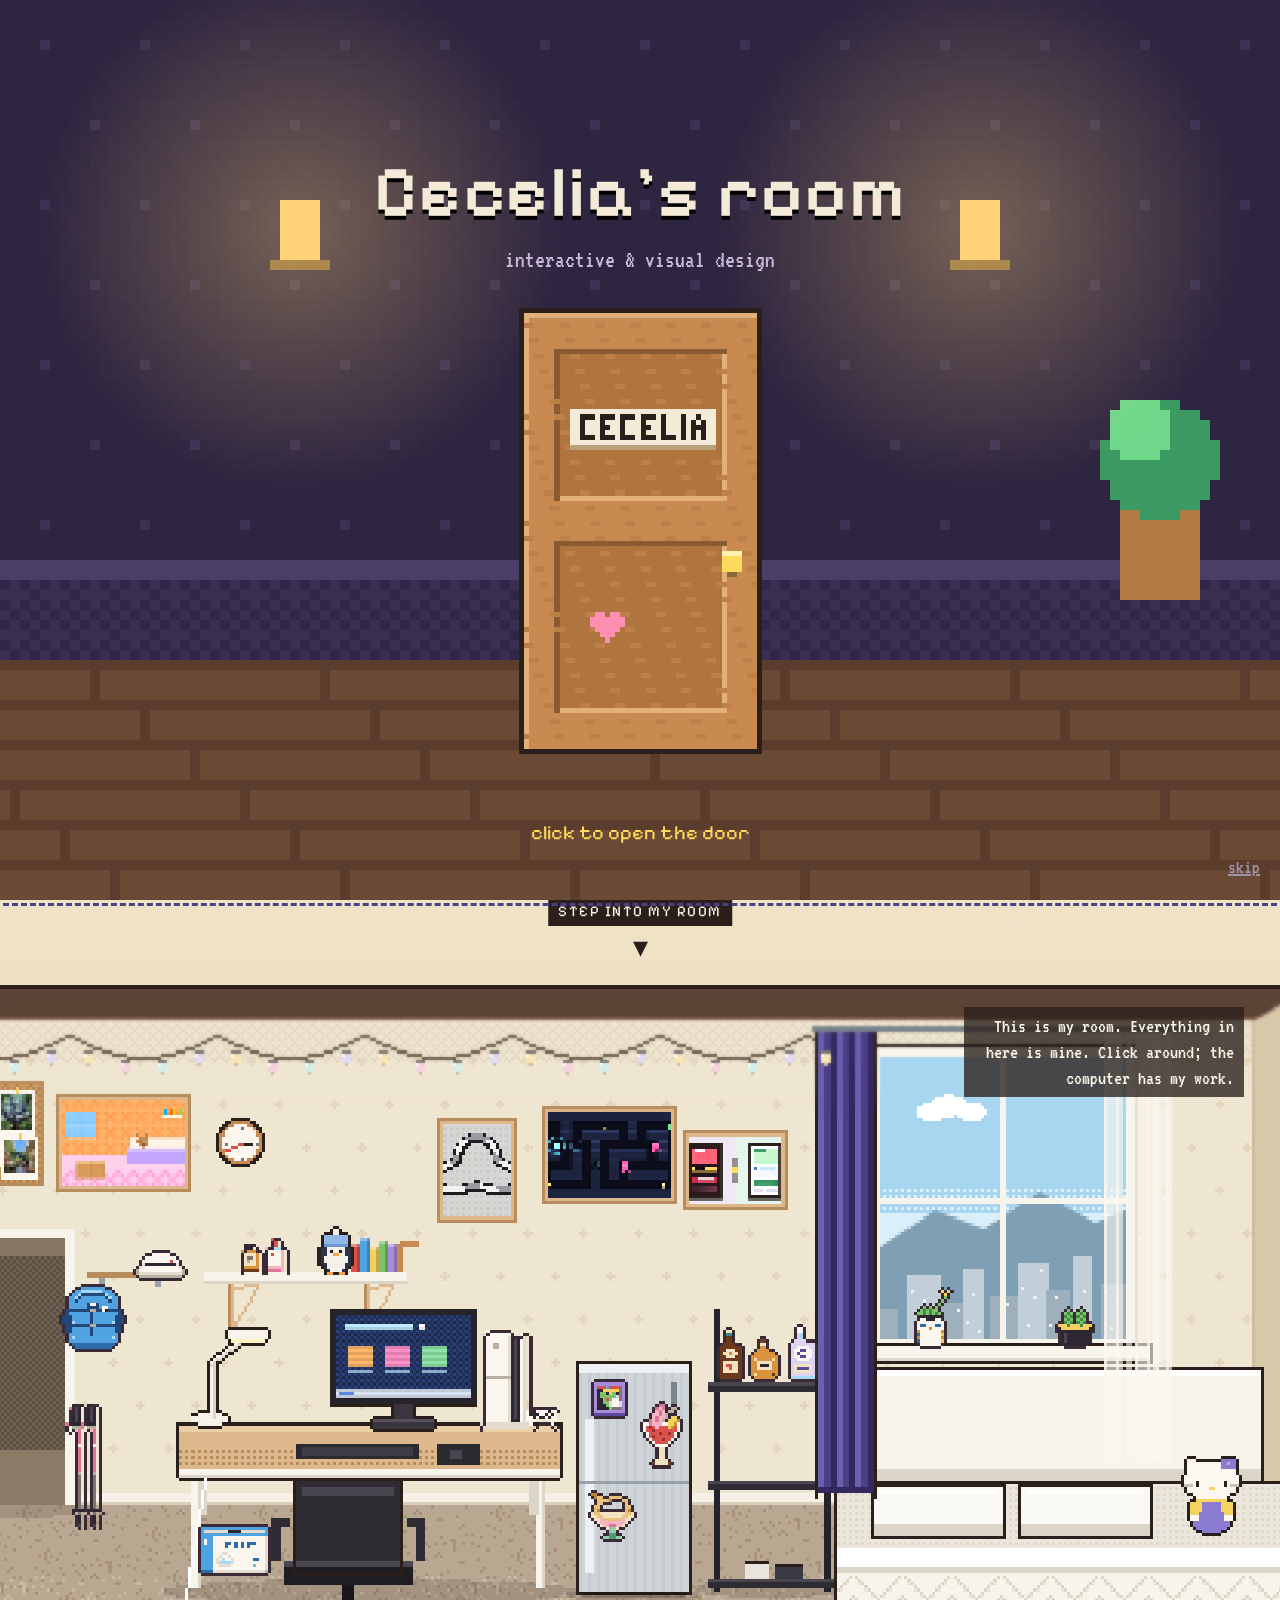
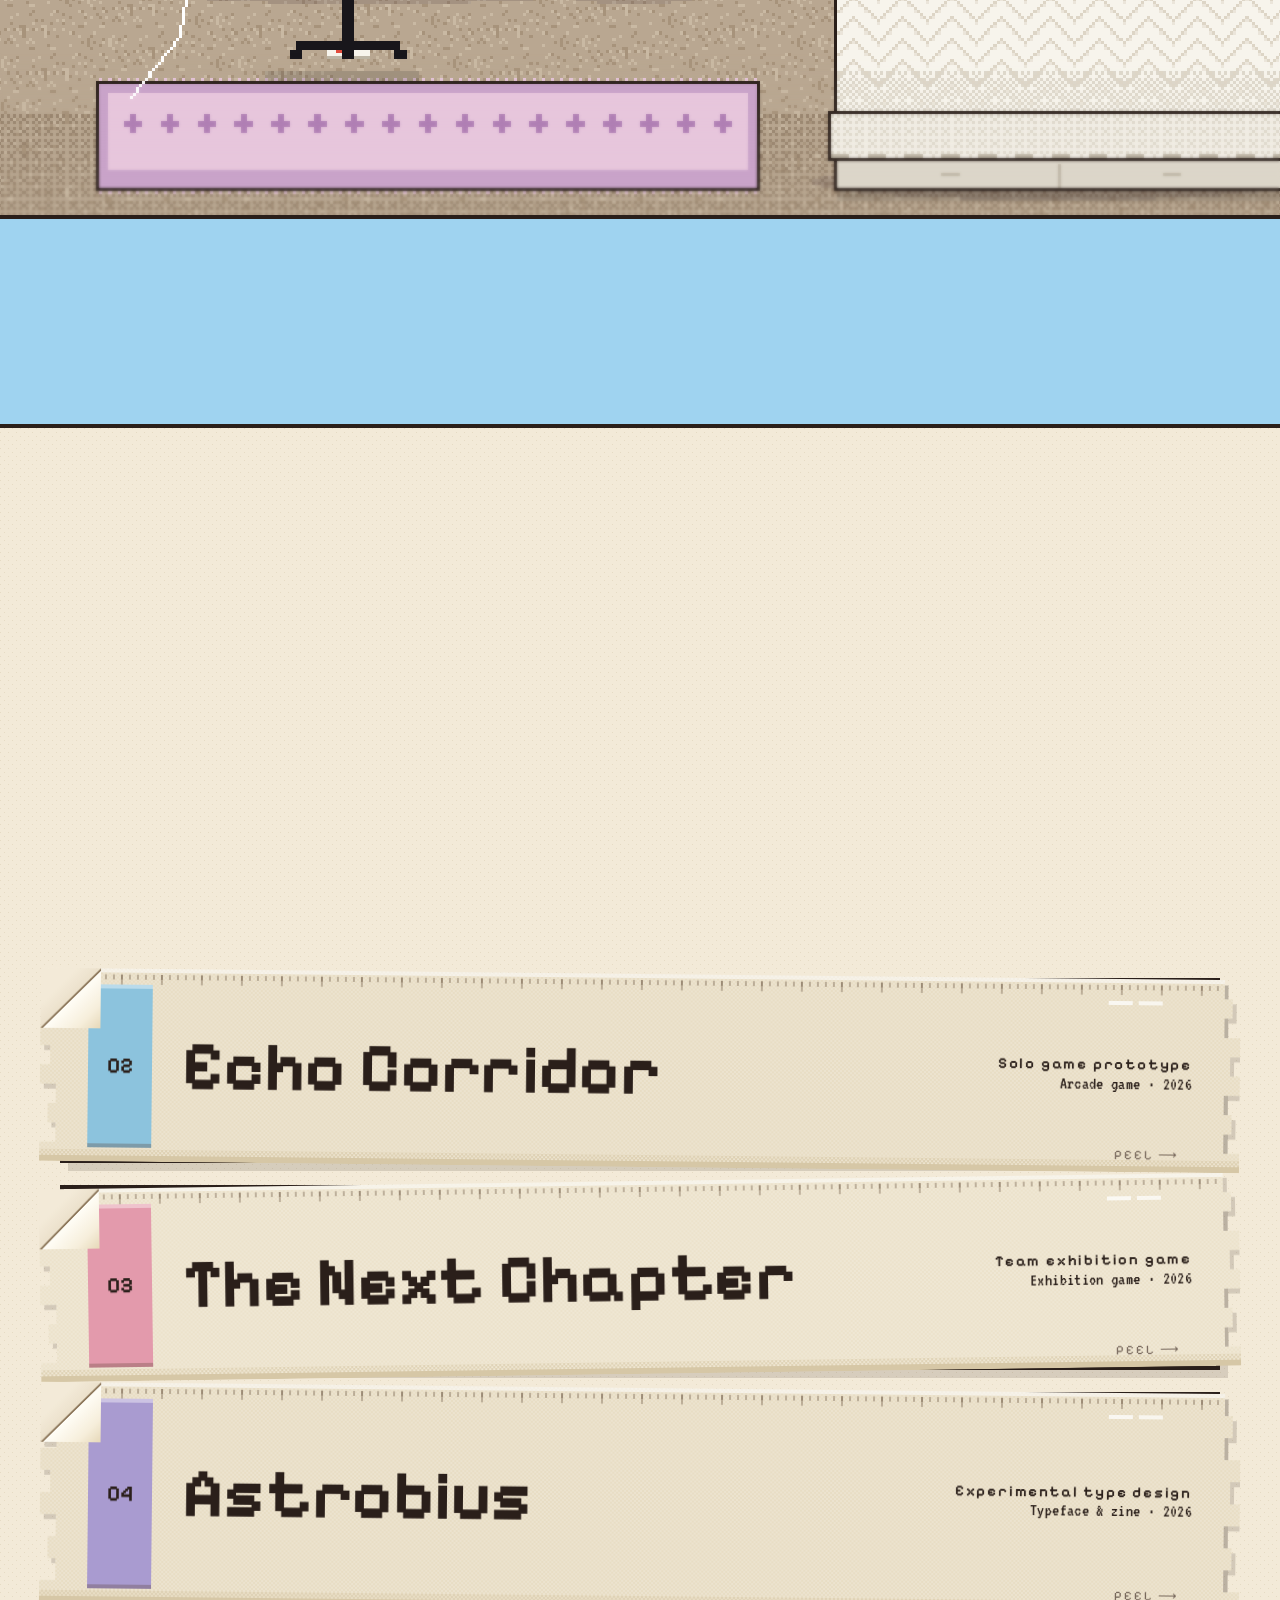
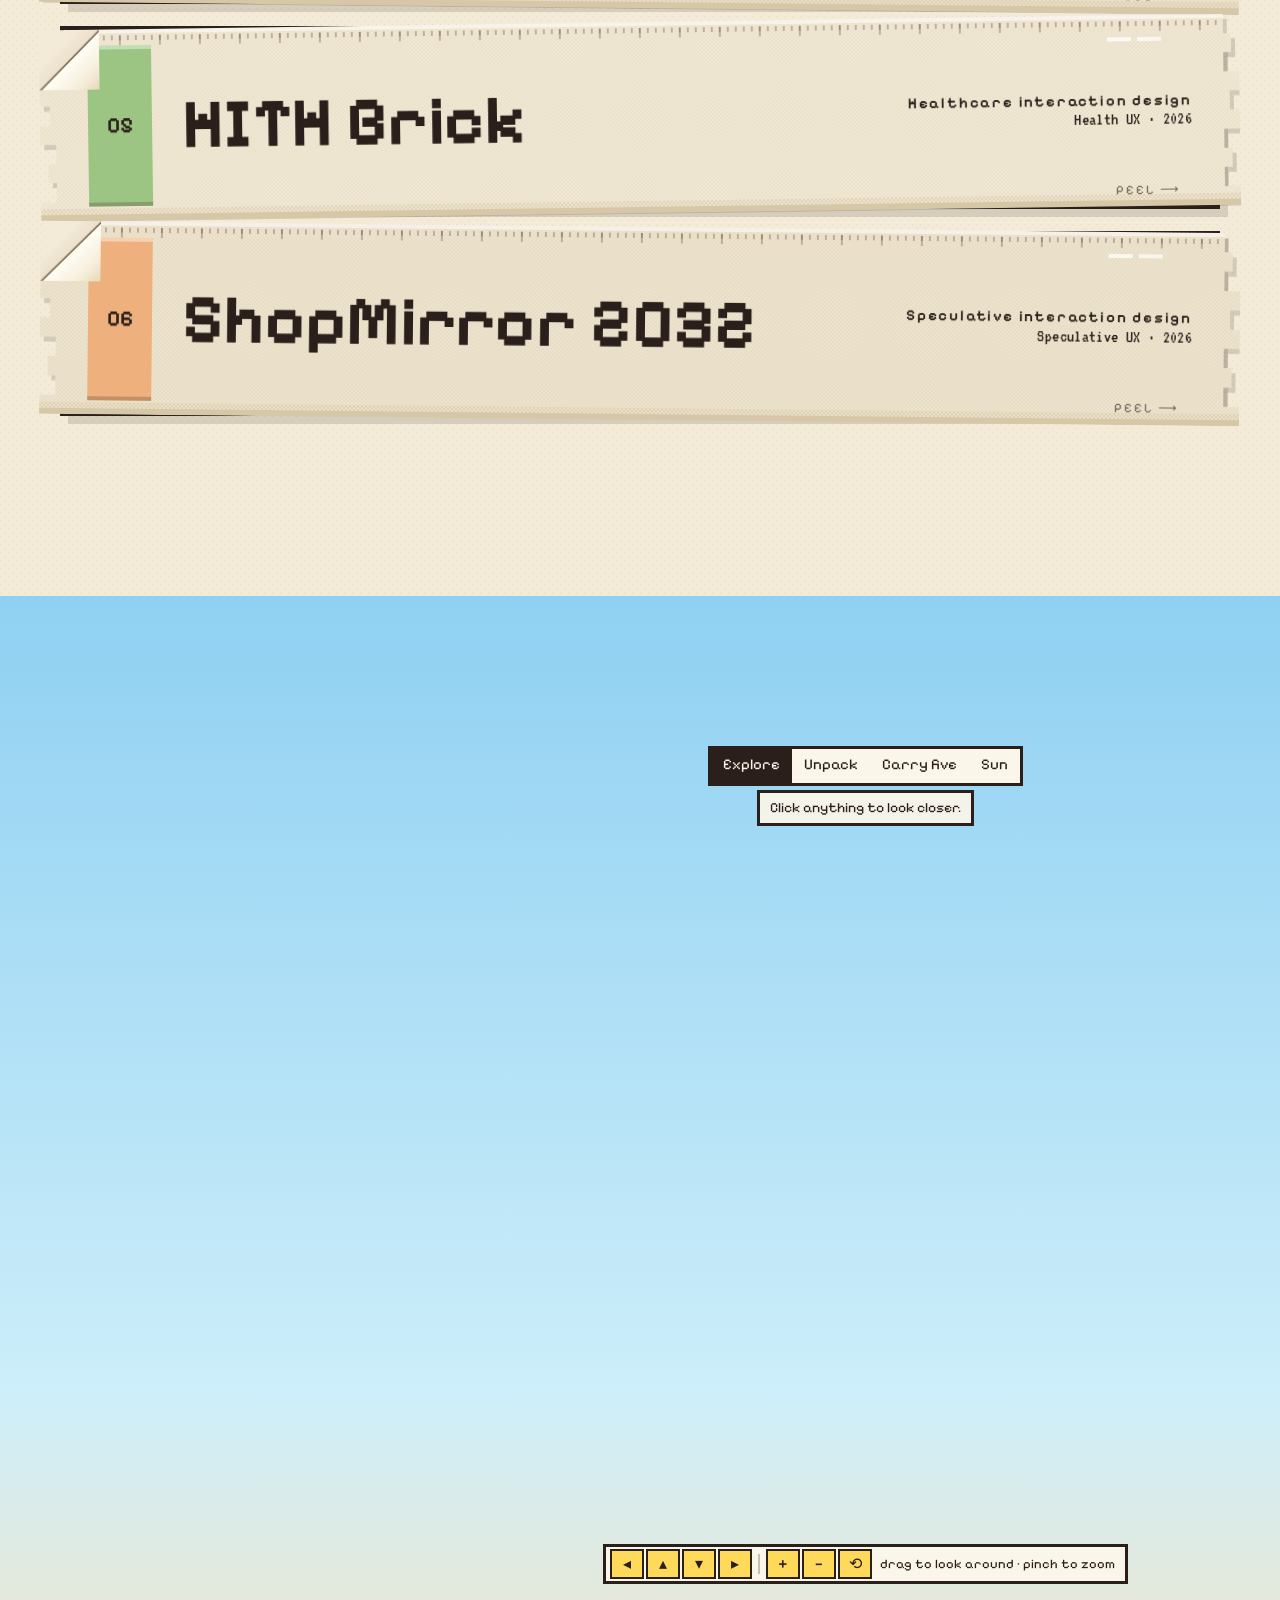
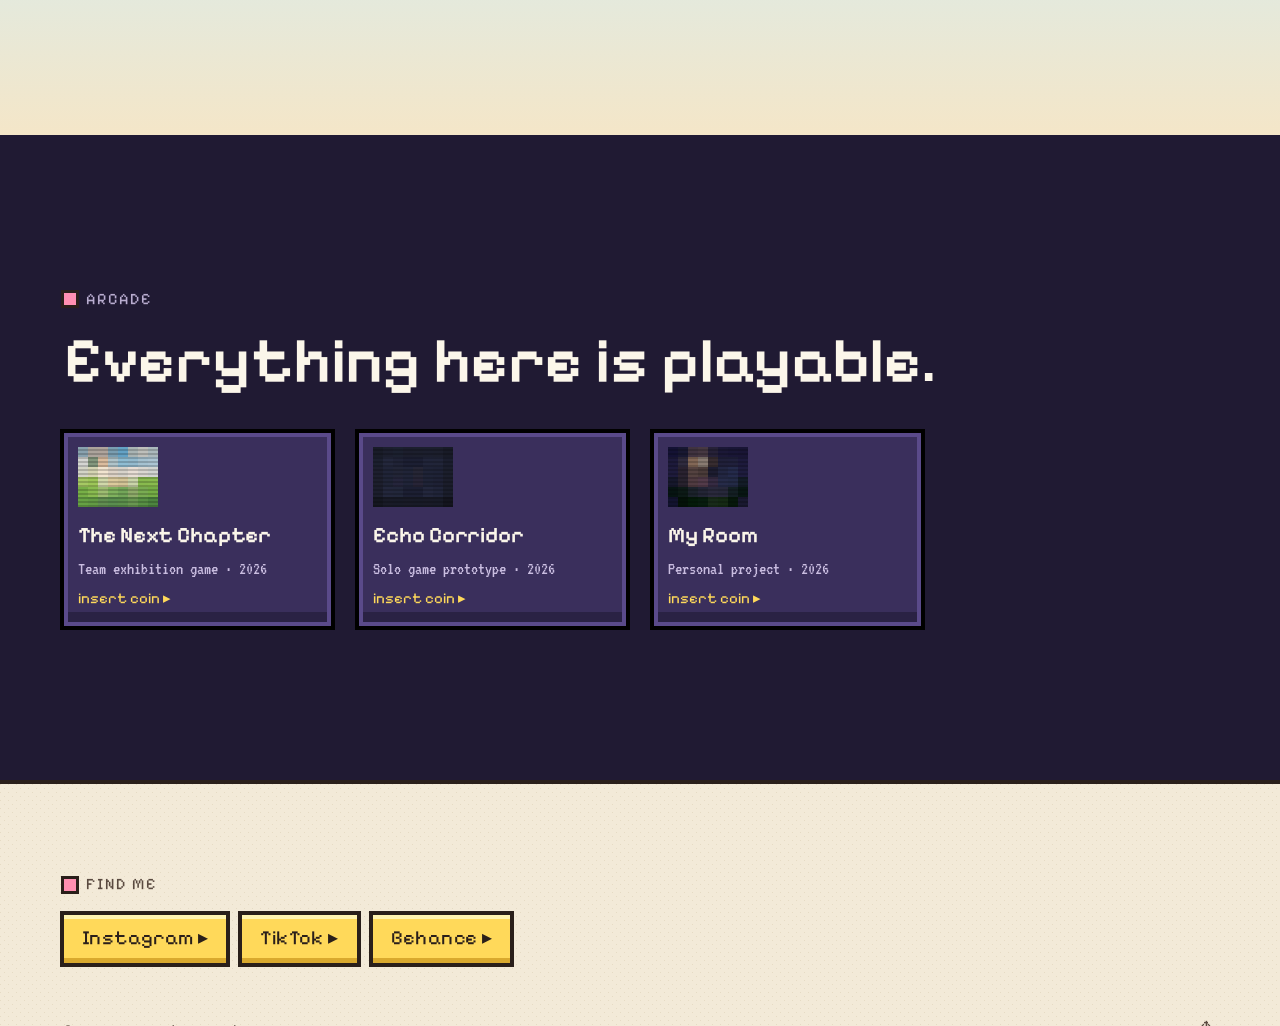
==== commit 10b5dc27: "Door sits below the title so the subtitle is readable" ====
--- a/index.html
+++ b/index.html
@@ -12,7 +12,7 @@
 <link rel="preconnect" href="https://fonts.googleapis.com">
 <link rel="preconnect" href="https://fonts.gstatic.com" crossorigin>
 <link href="https://fonts.googleapis.com/css2?family=Pixelify+Sans:wght@400..700&family=VT323&family=DotGothic16&display=swap" rel="stylesheet">
-<link rel="stylesheet" href="css/site.css?v=20261126a">
+<link rel="stylesheet" href="css/site.css?v=20261126b">
 </head>
 <body>
 
@@ -178,16 +178,16 @@
   </div>
 </div>
 
-<script src="js/pixel-art.js?v=20261126a"></script>
-<script src="js/room-engine.js?v=20261126a" data-root="./"></script>
-<script src="js/content.js?v=20261126a"></script>
-<script src="js/story.js?v=20261126a"></script>
-<script src="js/covers.js?v=20261126a"></script>
-<script src="js/fx.js?v=20261126a"></script>
-<script src="js/music.js?v=20261126a"></script>
-<script src="js/home.js?v=20261126a"></script>
+<script src="js/pixel-art.js?v=20261126b"></script>
+<script src="js/room-engine.js?v=20261126b" data-root="./"></script>
+<script src="js/content.js?v=20261126b"></script>
+<script src="js/story.js?v=20261126b"></script>
+<script src="js/covers.js?v=20261126b"></script>
+<script src="js/fx.js?v=20261126b"></script>
+<script src="js/music.js?v=20261126b"></script>
+<script src="js/home.js?v=20261126b"></script>
 <script type="module">
-import { createIsland } from './js/island.js?v=20261126a';
+import { createIsland } from './js/island.js?v=20261126b';
 window.mountIsland && window.mountIsland(createIsland);
 </script>
 </body>
--- a/css/site.css
+++ b/css/site.css
@@ -763,3 +763,8 @@
 .case .process b{display:block;font-family:var(--display);font-weight:600;font-size:22px;margin-bottom:6px}
 .case .process li p{font-size:20px;margin:0;max-width:none}
 @media (max-width:640px){.case .process li{padding-left:56px}.case .process b{font-size:19px}.case .process li p{font-size:18px}}
+/* round 16: the door sits below the title instead of over it */
+#door{display:flex;flex-direction:column;align-items:center;justify-content:center;gap:3.5vh}
+#door .title{position:relative;top:auto;left:auto;right:auto;z-index:1}
+#door .title span{display:block;margin-top:.6vh}
+#door .doorway{width:min(27vh,52vw);margin-top:0;z-index:1}
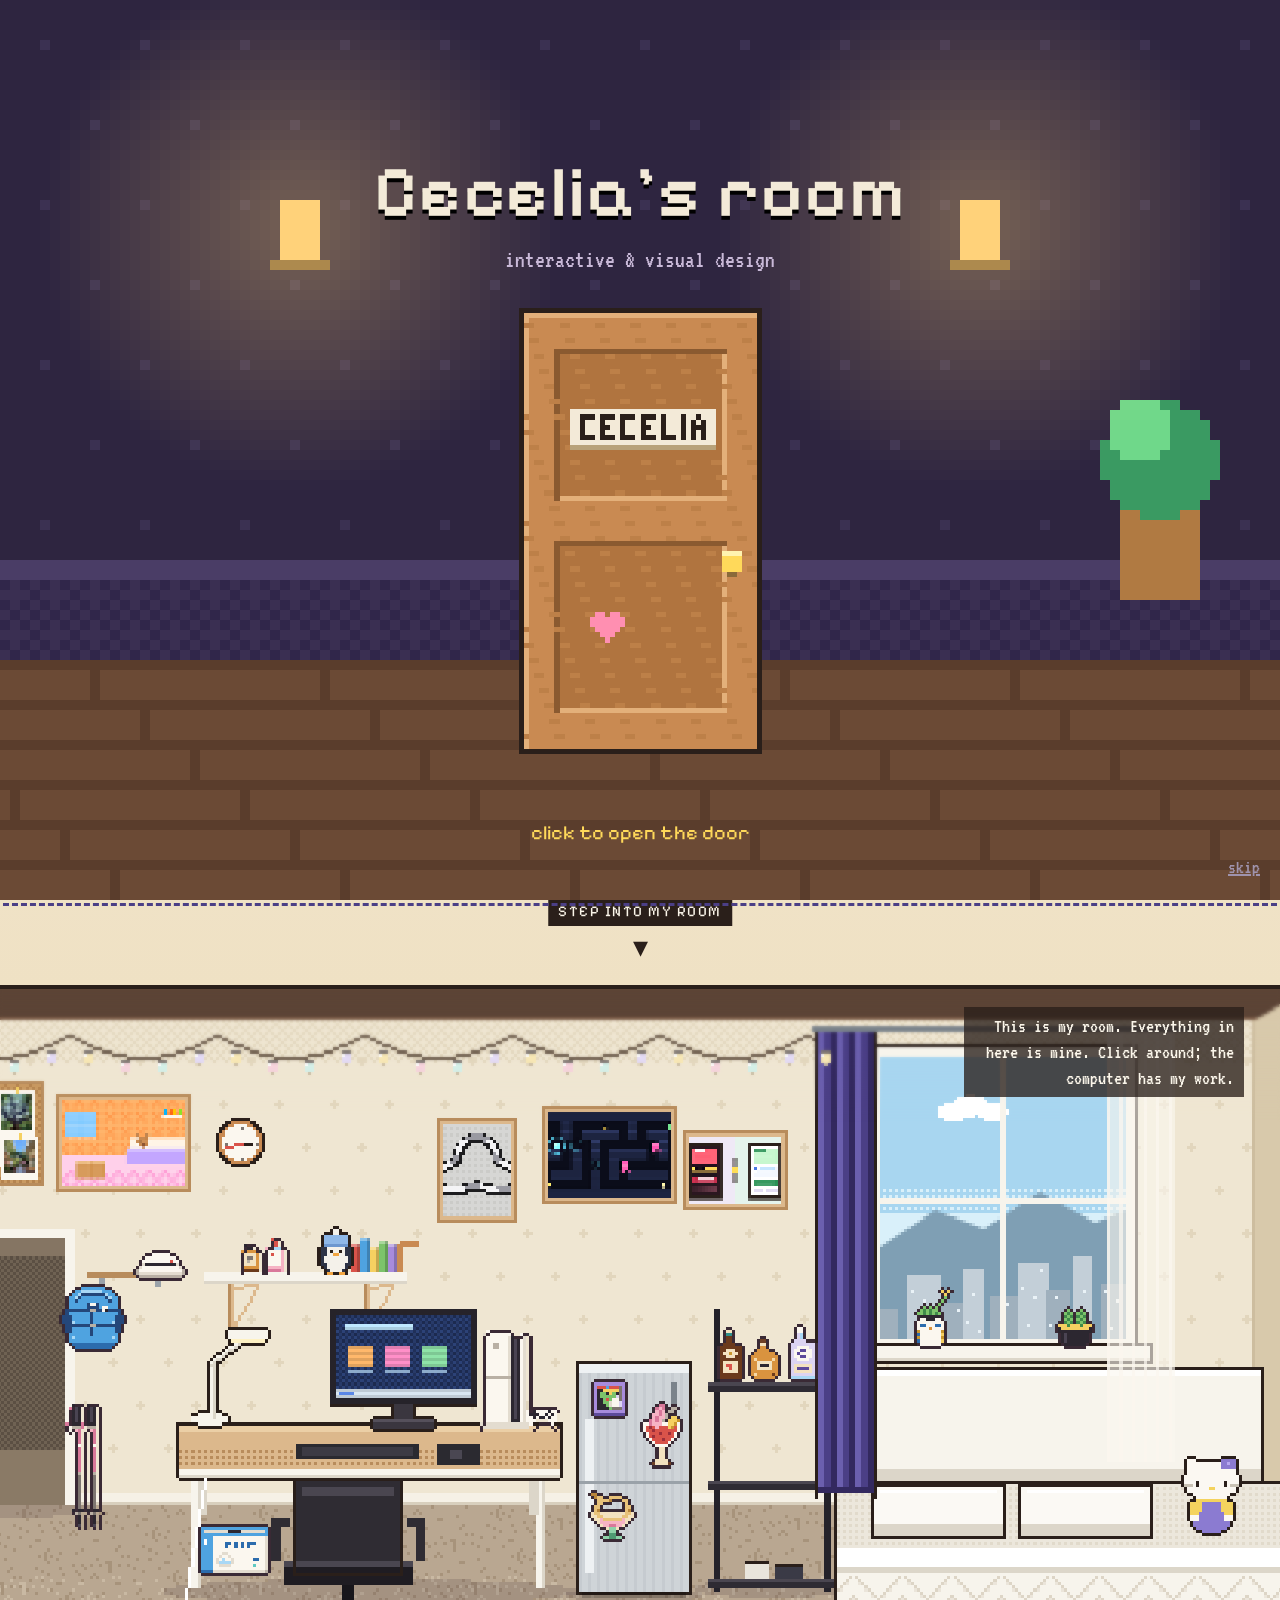
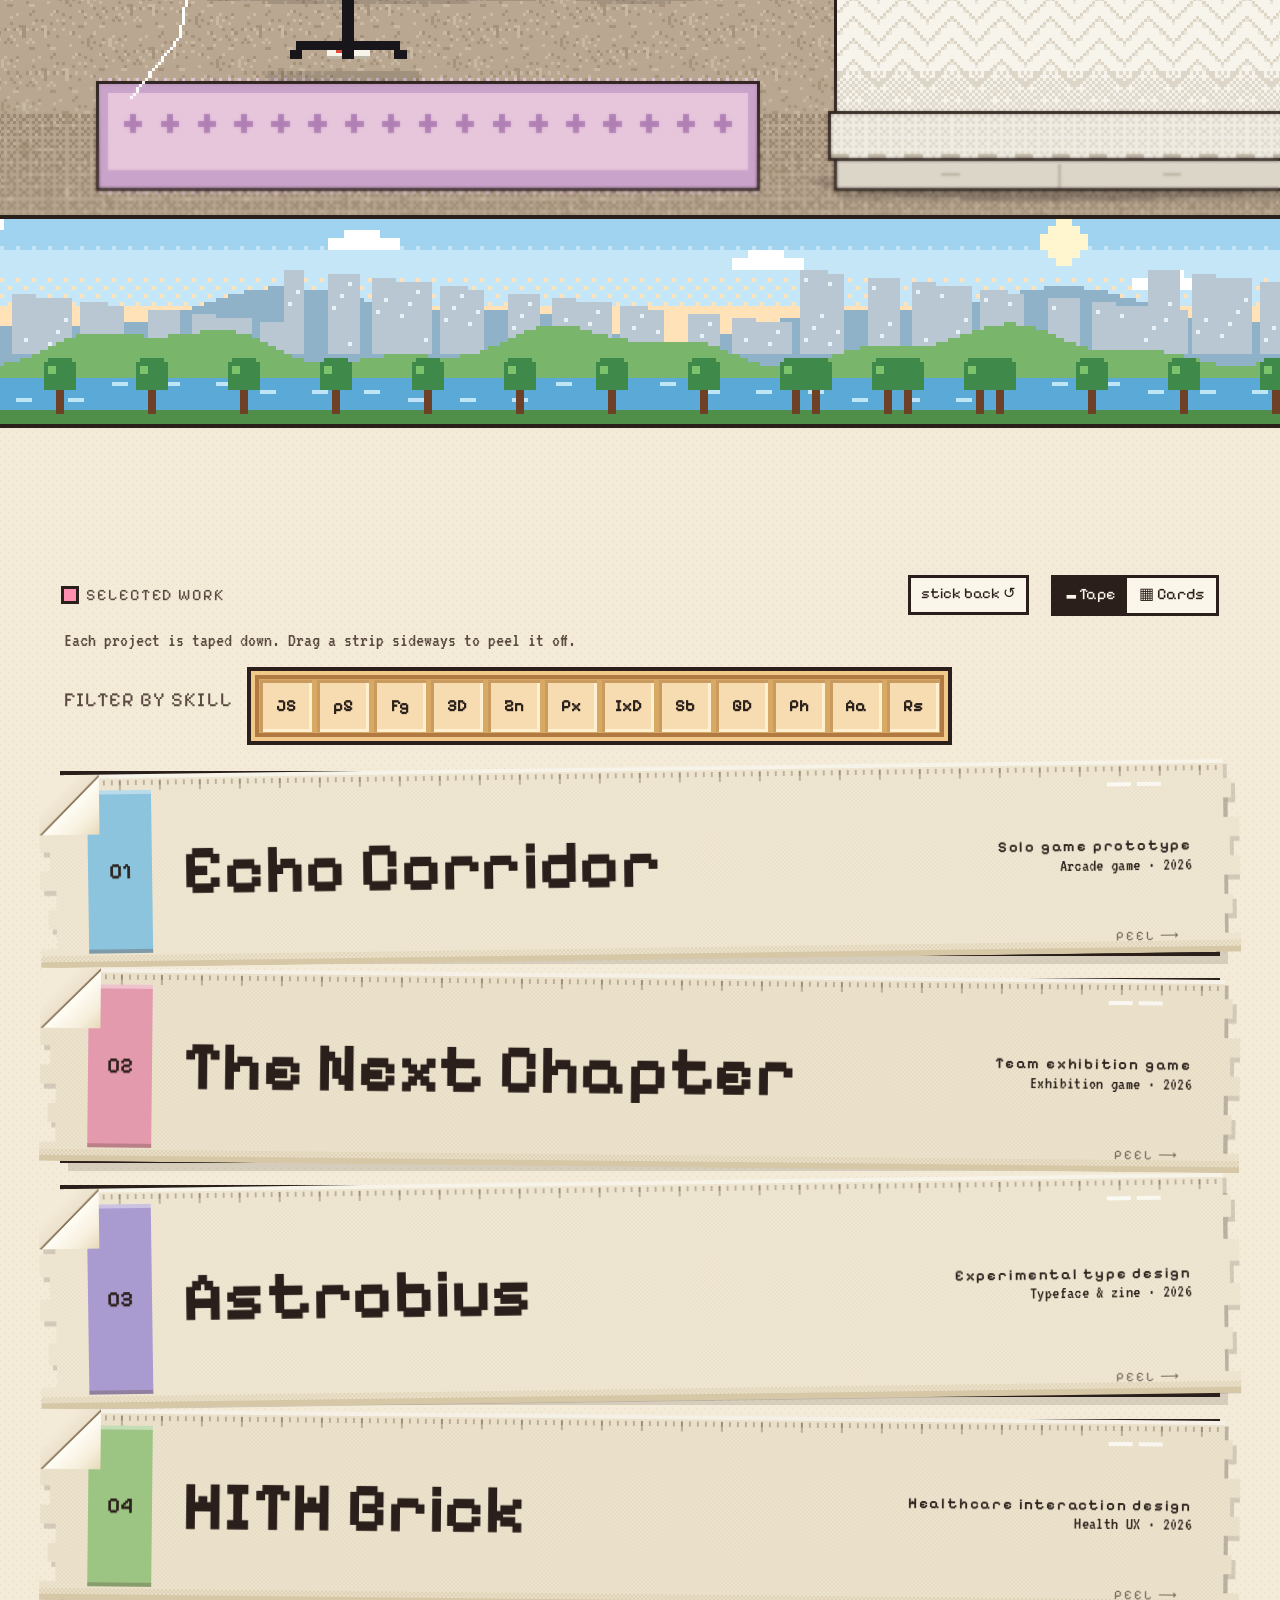
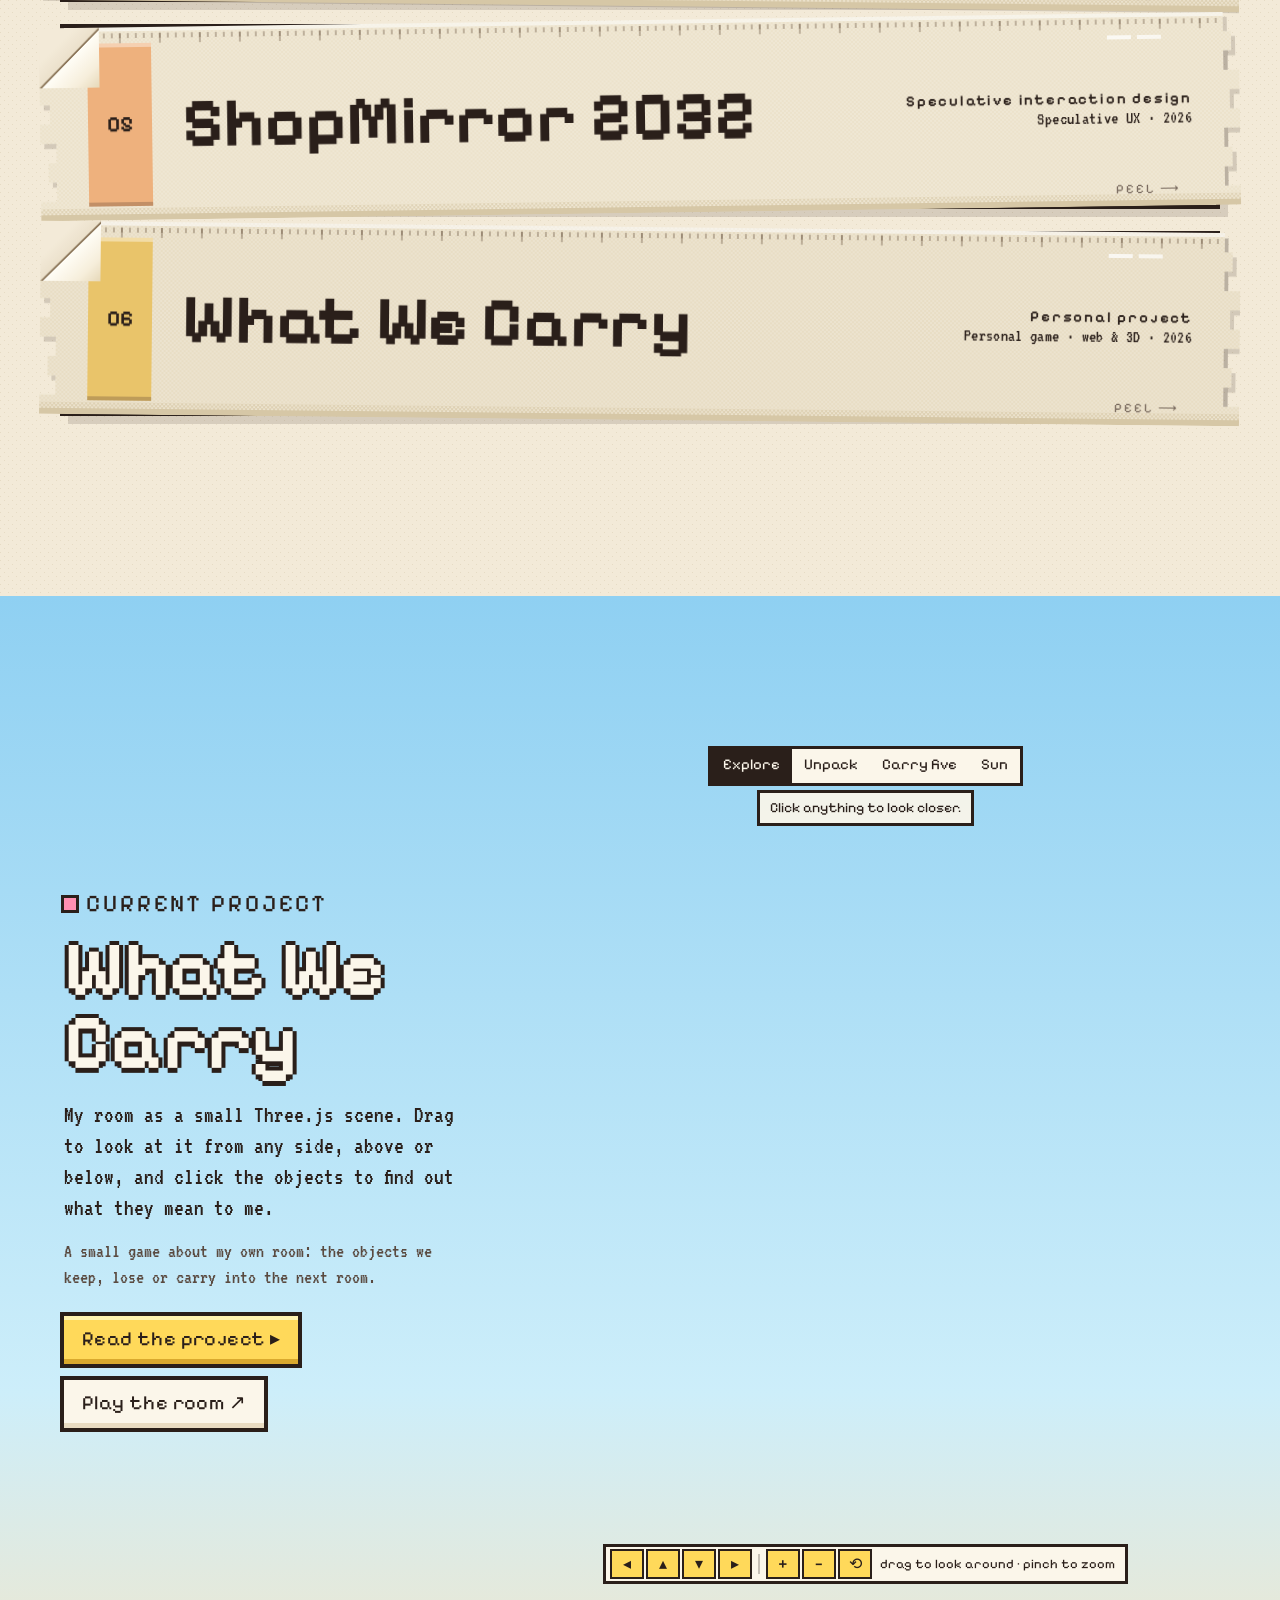
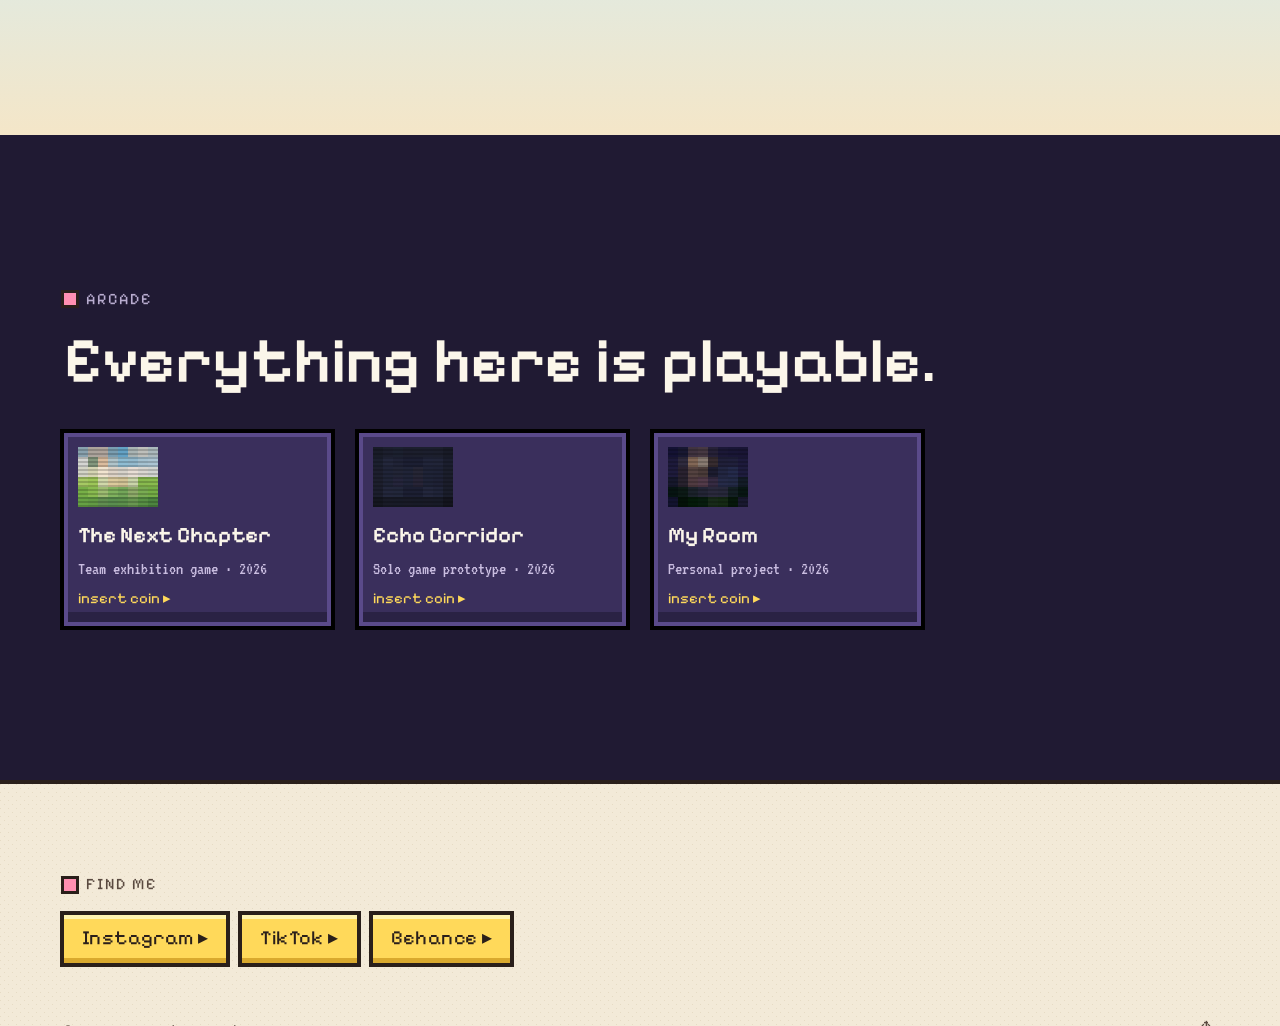
==== commit ef42f4f9: "What We Carry moves last; fuller galleries for every game; door fits short screens" ====
--- a/index.html
+++ b/index.html
@@ -12,7 +12,7 @@
 <link rel="preconnect" href="https://fonts.googleapis.com">
 <link rel="preconnect" href="https://fonts.gstatic.com" crossorigin>
 <link href="https://fonts.googleapis.com/css2?family=Pixelify+Sans:wght@400..700&family=VT323&family=DotGothic16&display=swap" rel="stylesheet">
-<link rel="stylesheet" href="css/site.css?v=20261126b">
+<link rel="stylesheet" href="css/site.css?v=20261126c">
 </head>
 <body>
 
@@ -178,16 +178,16 @@
   </div>
 </div>
 
-<script src="js/pixel-art.js?v=20261126b"></script>
-<script src="js/room-engine.js?v=20261126b" data-root="./"></script>
-<script src="js/content.js?v=20261126b"></script>
-<script src="js/story.js?v=20261126b"></script>
-<script src="js/covers.js?v=20261126b"></script>
-<script src="js/fx.js?v=20261126b"></script>
-<script src="js/music.js?v=20261126b"></script>
-<script src="js/home.js?v=20261126b"></script>
+<script src="js/pixel-art.js?v=20261126c"></script>
+<script src="js/room-engine.js?v=20261126c" data-root="./"></script>
+<script src="js/content.js?v=20261126c"></script>
+<script src="js/story.js?v=20261126c"></script>
+<script src="js/covers.js?v=20261126c"></script>
+<script src="js/fx.js?v=20261126c"></script>
+<script src="js/music.js?v=20261126c"></script>
+<script src="js/home.js?v=20261126c"></script>
 <script type="module">
-import { createIsland } from './js/island.js?v=20261126b';
+import { createIsland } from './js/island.js?v=20261126c';
 window.mountIsland && window.mountIsland(createIsland);
 </script>
 </body>
--- a/css/site.css
+++ b/css/site.css
@@ -768,3 +768,4 @@
 #door .title{position:relative;top:auto;left:auto;right:auto;z-index:1}
 #door .title span{display:block;margin-top:.6vh}
 #door .doorway{width:min(27vh,52vw);margin-top:0;z-index:1}
+@media (max-height:720px){#door{gap:2.5vh}#door .title b{font-size:clamp(30px,5vw,56px)}#door .doorway{width:min(24vh,52vw)}}
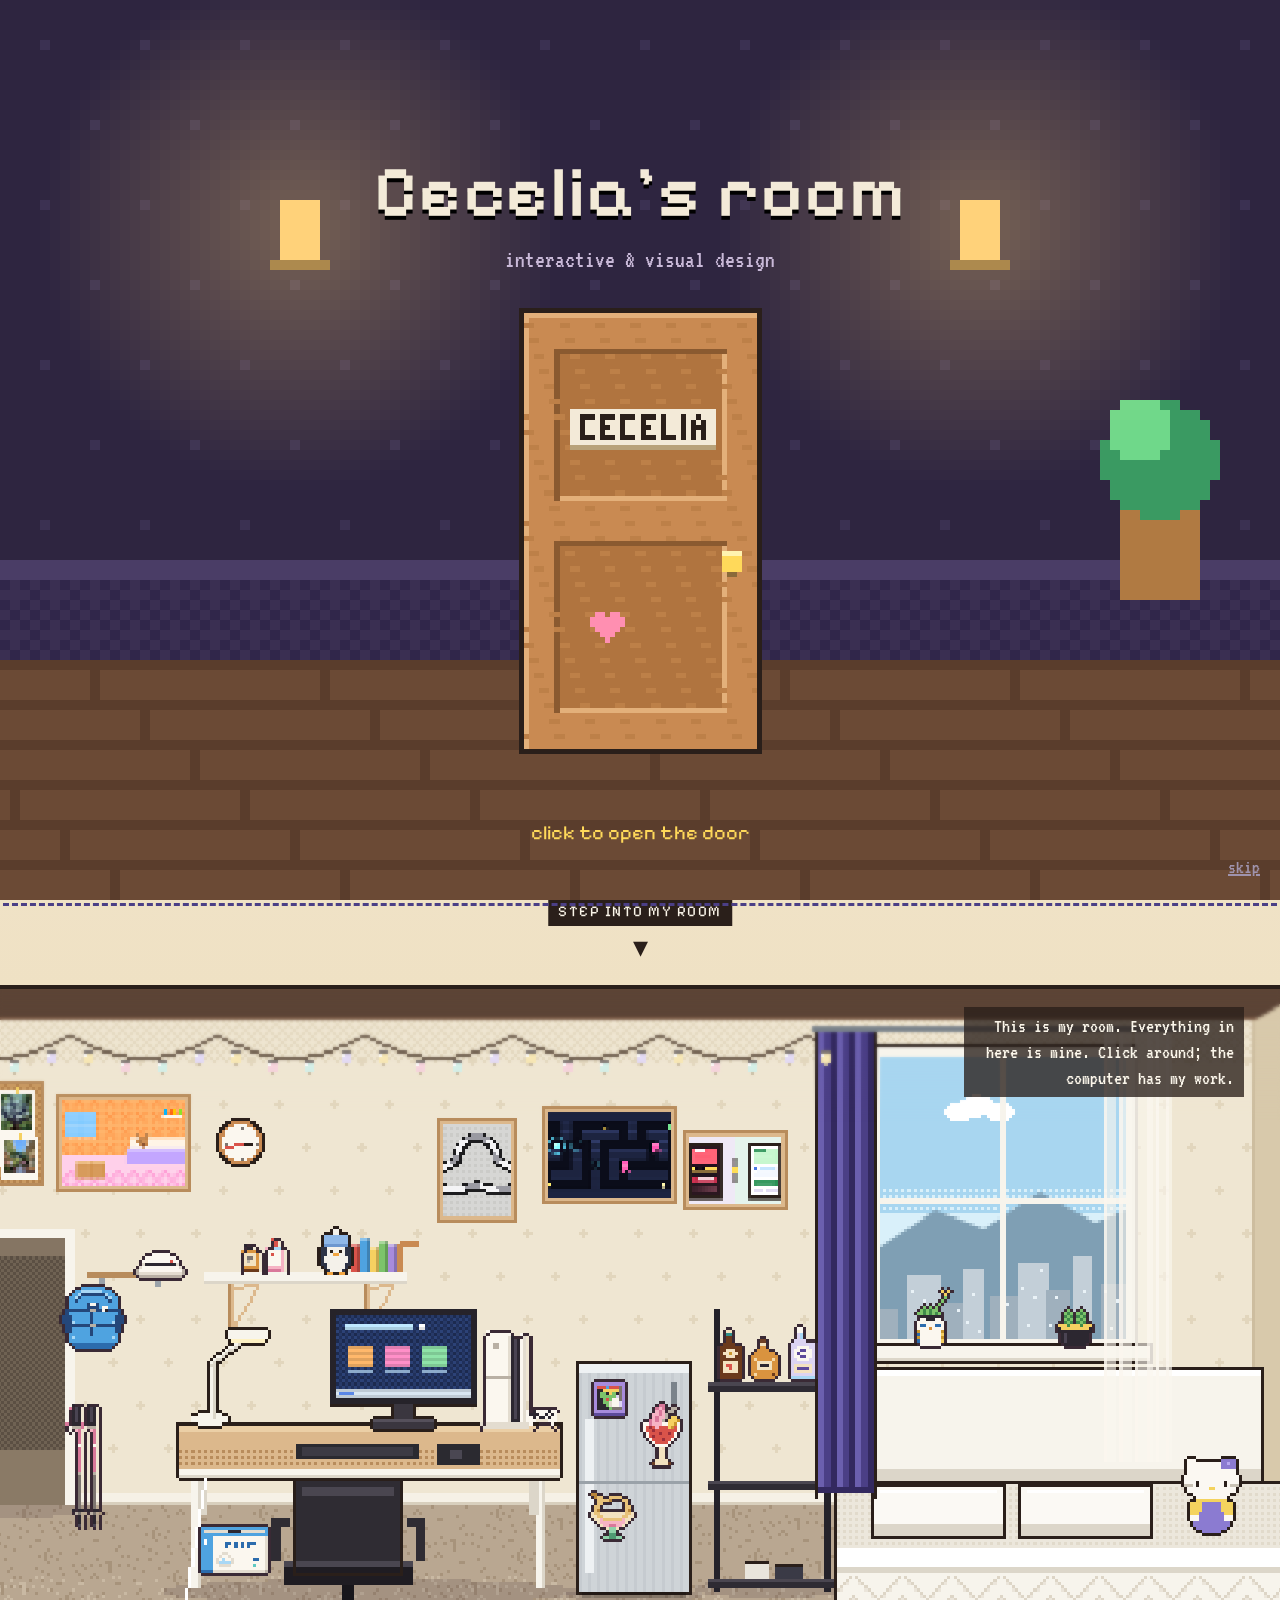
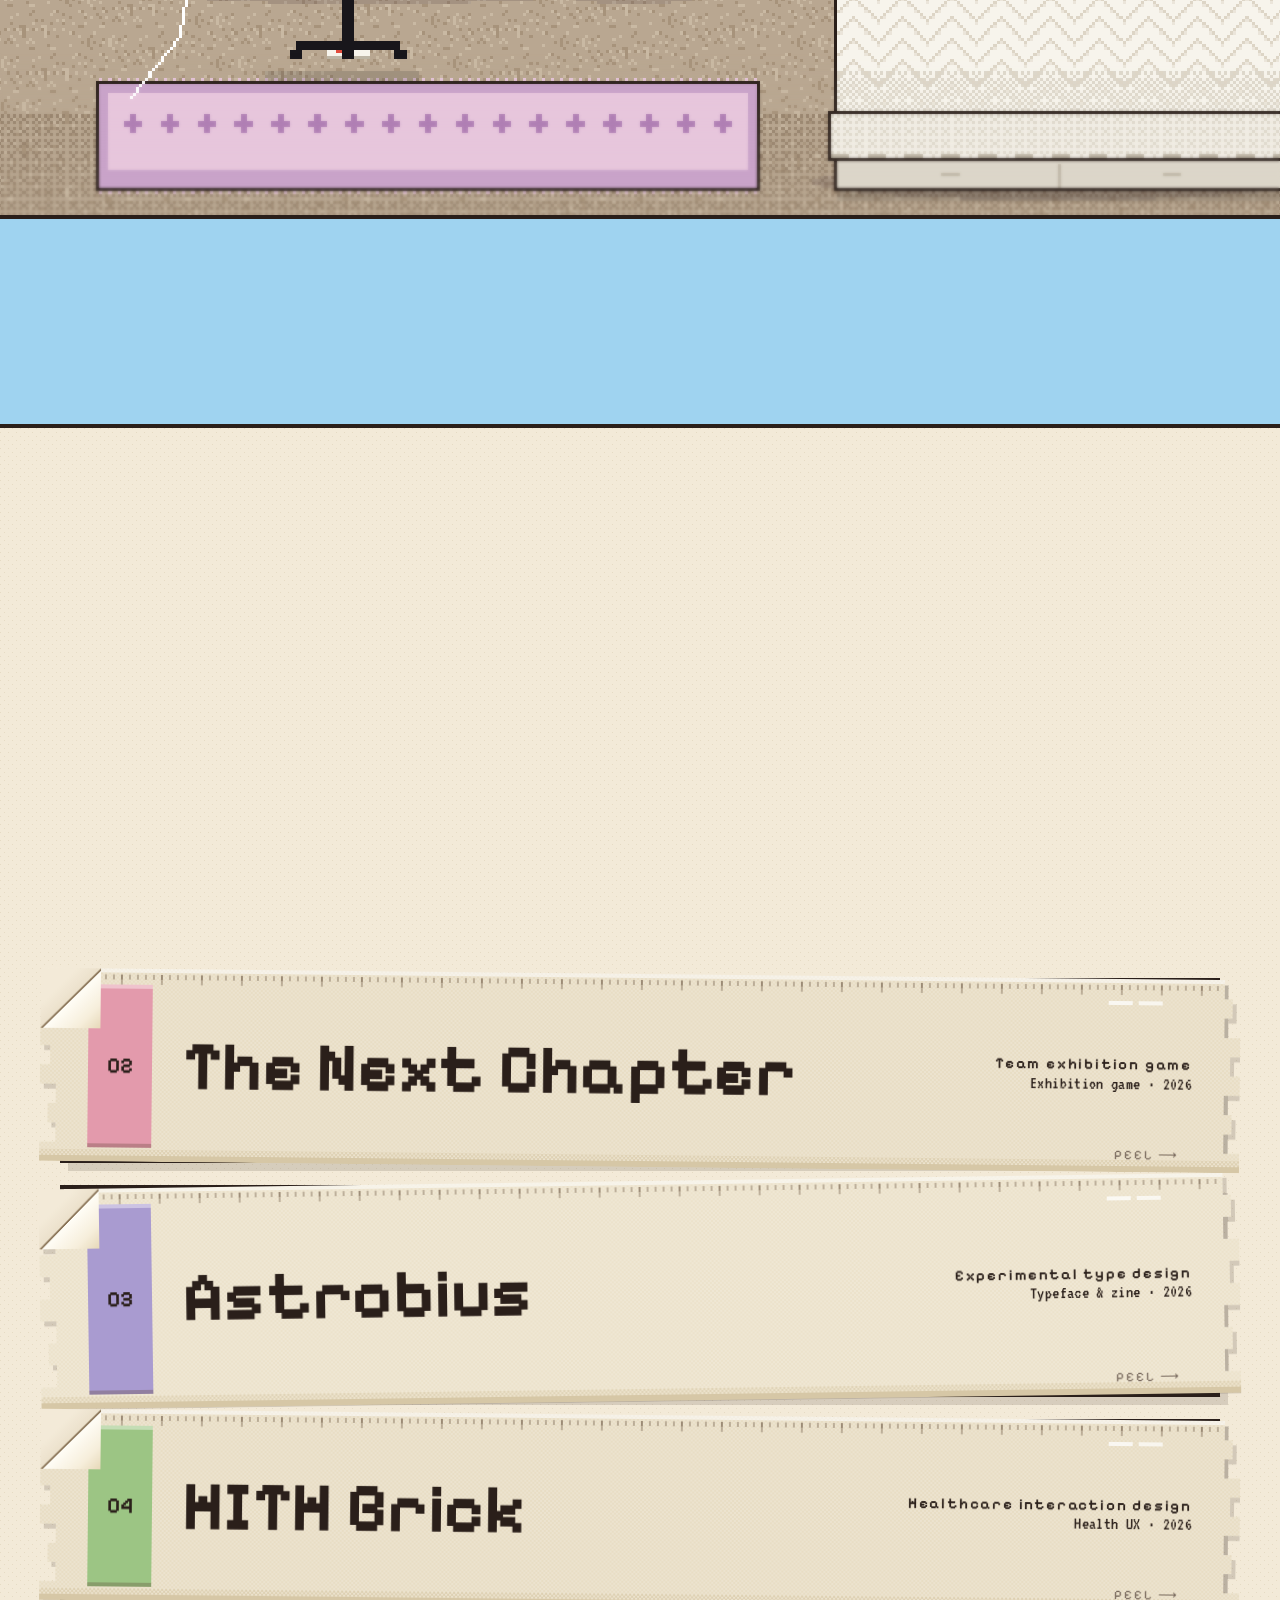
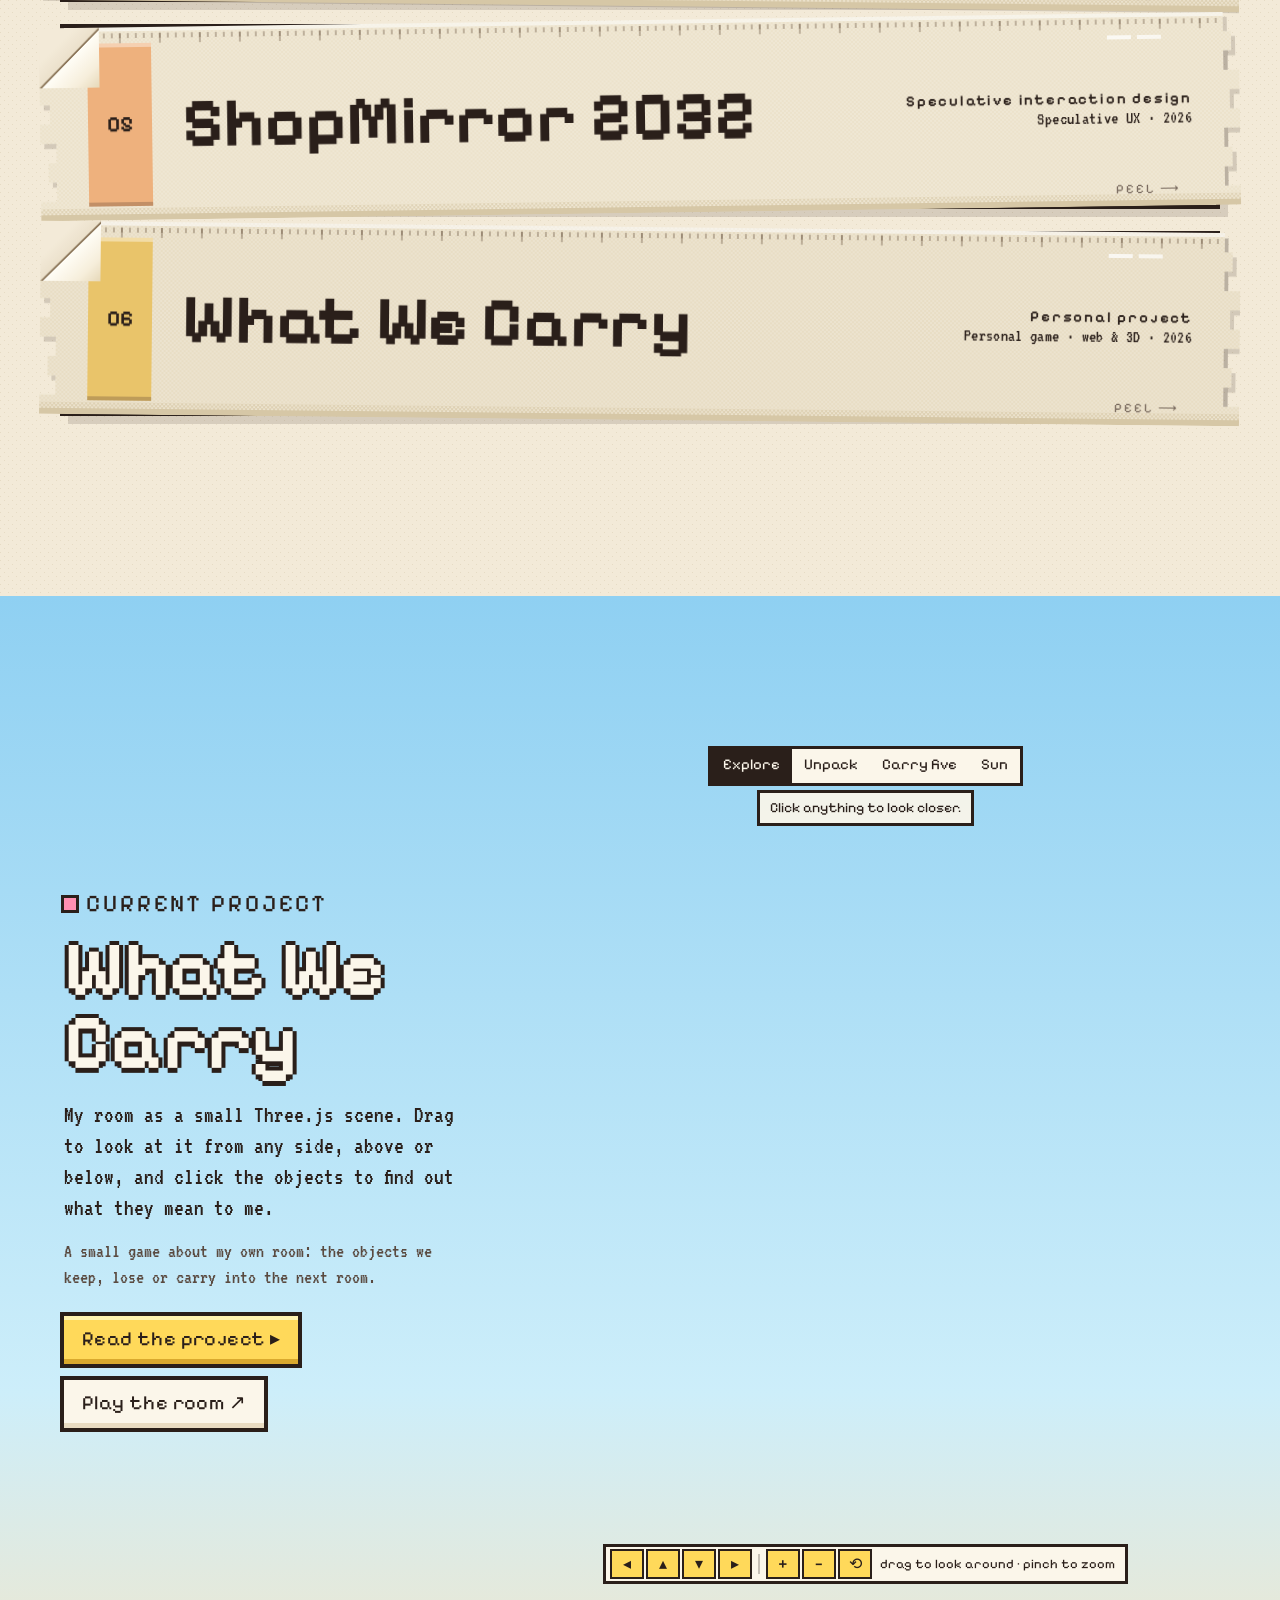
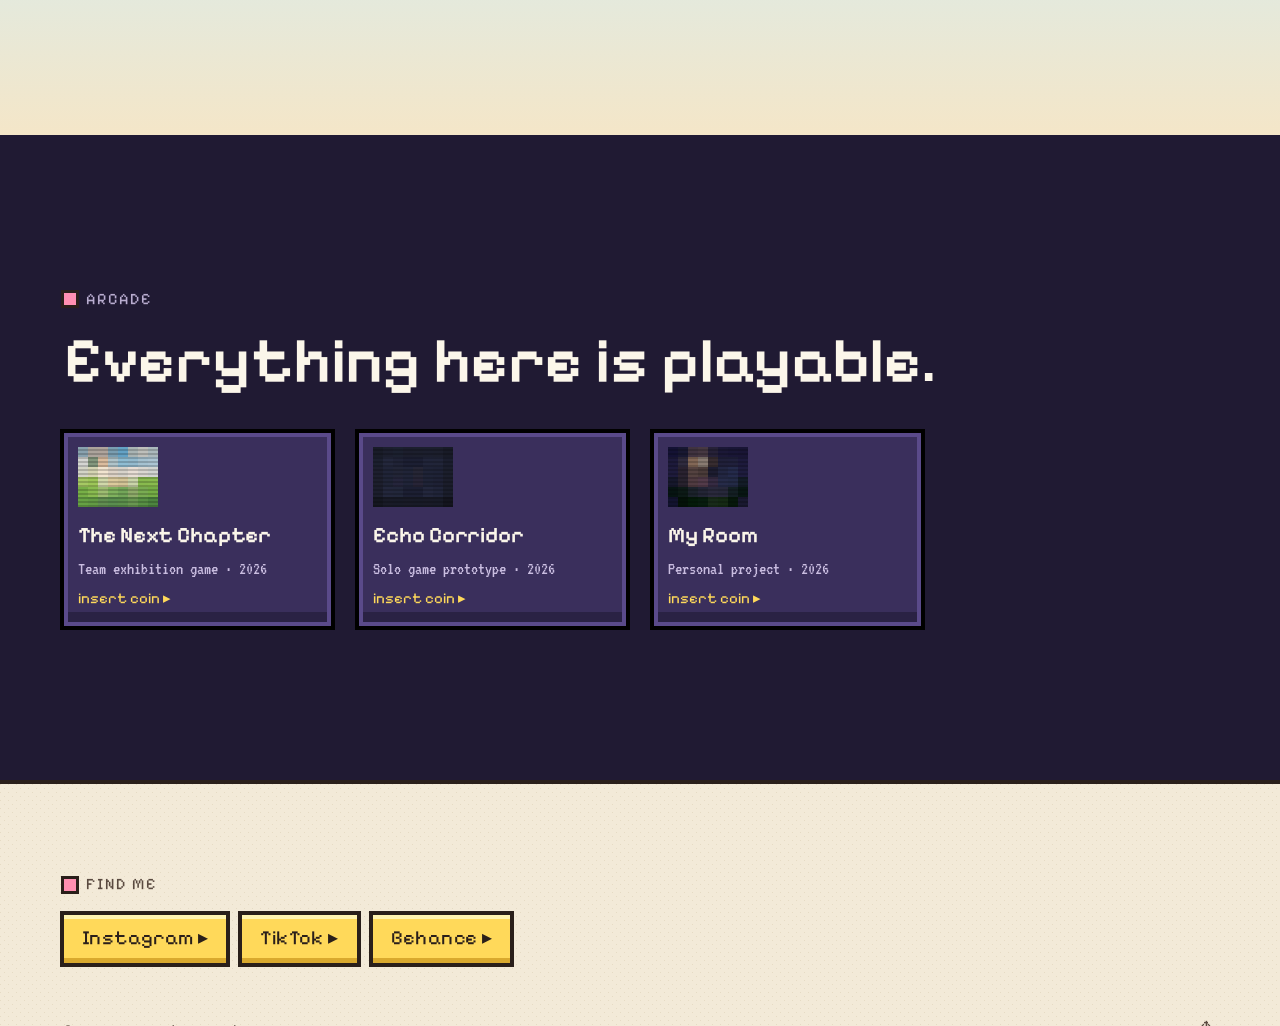
==== commit 5bc74414: "HD process pages for HITH Brick and Astrobius, all ShopMirror screens" ====
--- a/index.html
+++ b/index.html
@@ -12,7 +12,7 @@
 <link rel="preconnect" href="https://fonts.googleapis.com">
 <link rel="preconnect" href="https://fonts.gstatic.com" crossorigin>
 <link href="https://fonts.googleapis.com/css2?family=Pixelify+Sans:wght@400..700&family=VT323&family=DotGothic16&display=swap" rel="stylesheet">
-<link rel="stylesheet" href="css/site.css?v=20261126c">
+<link rel="stylesheet" href="css/site.css?v=20261126d">
 </head>
 <body>
 
@@ -178,16 +178,16 @@
   </div>
 </div>
 
-<script src="js/pixel-art.js?v=20261126c"></script>
-<script src="js/room-engine.js?v=20261126c" data-root="./"></script>
-<script src="js/content.js?v=20261126c"></script>
-<script src="js/story.js?v=20261126c"></script>
-<script src="js/covers.js?v=20261126c"></script>
-<script src="js/fx.js?v=20261126c"></script>
-<script src="js/music.js?v=20261126c"></script>
-<script src="js/home.js?v=20261126c"></script>
+<script src="js/pixel-art.js?v=20261126d"></script>
+<script src="js/room-engine.js?v=20261126d" data-root="./"></script>
+<script src="js/content.js?v=20261126d"></script>
+<script src="js/story.js?v=20261126d"></script>
+<script src="js/covers.js?v=20261126d"></script>
+<script src="js/fx.js?v=20261126d"></script>
+<script src="js/music.js?v=20261126d"></script>
+<script src="js/home.js?v=20261126d"></script>
 <script type="module">
-import { createIsland } from './js/island.js?v=20261126c';
+import { createIsland } from './js/island.js?v=20261126d';
 window.mountIsland && window.mountIsland(createIsland);
 </script>
 </body>
